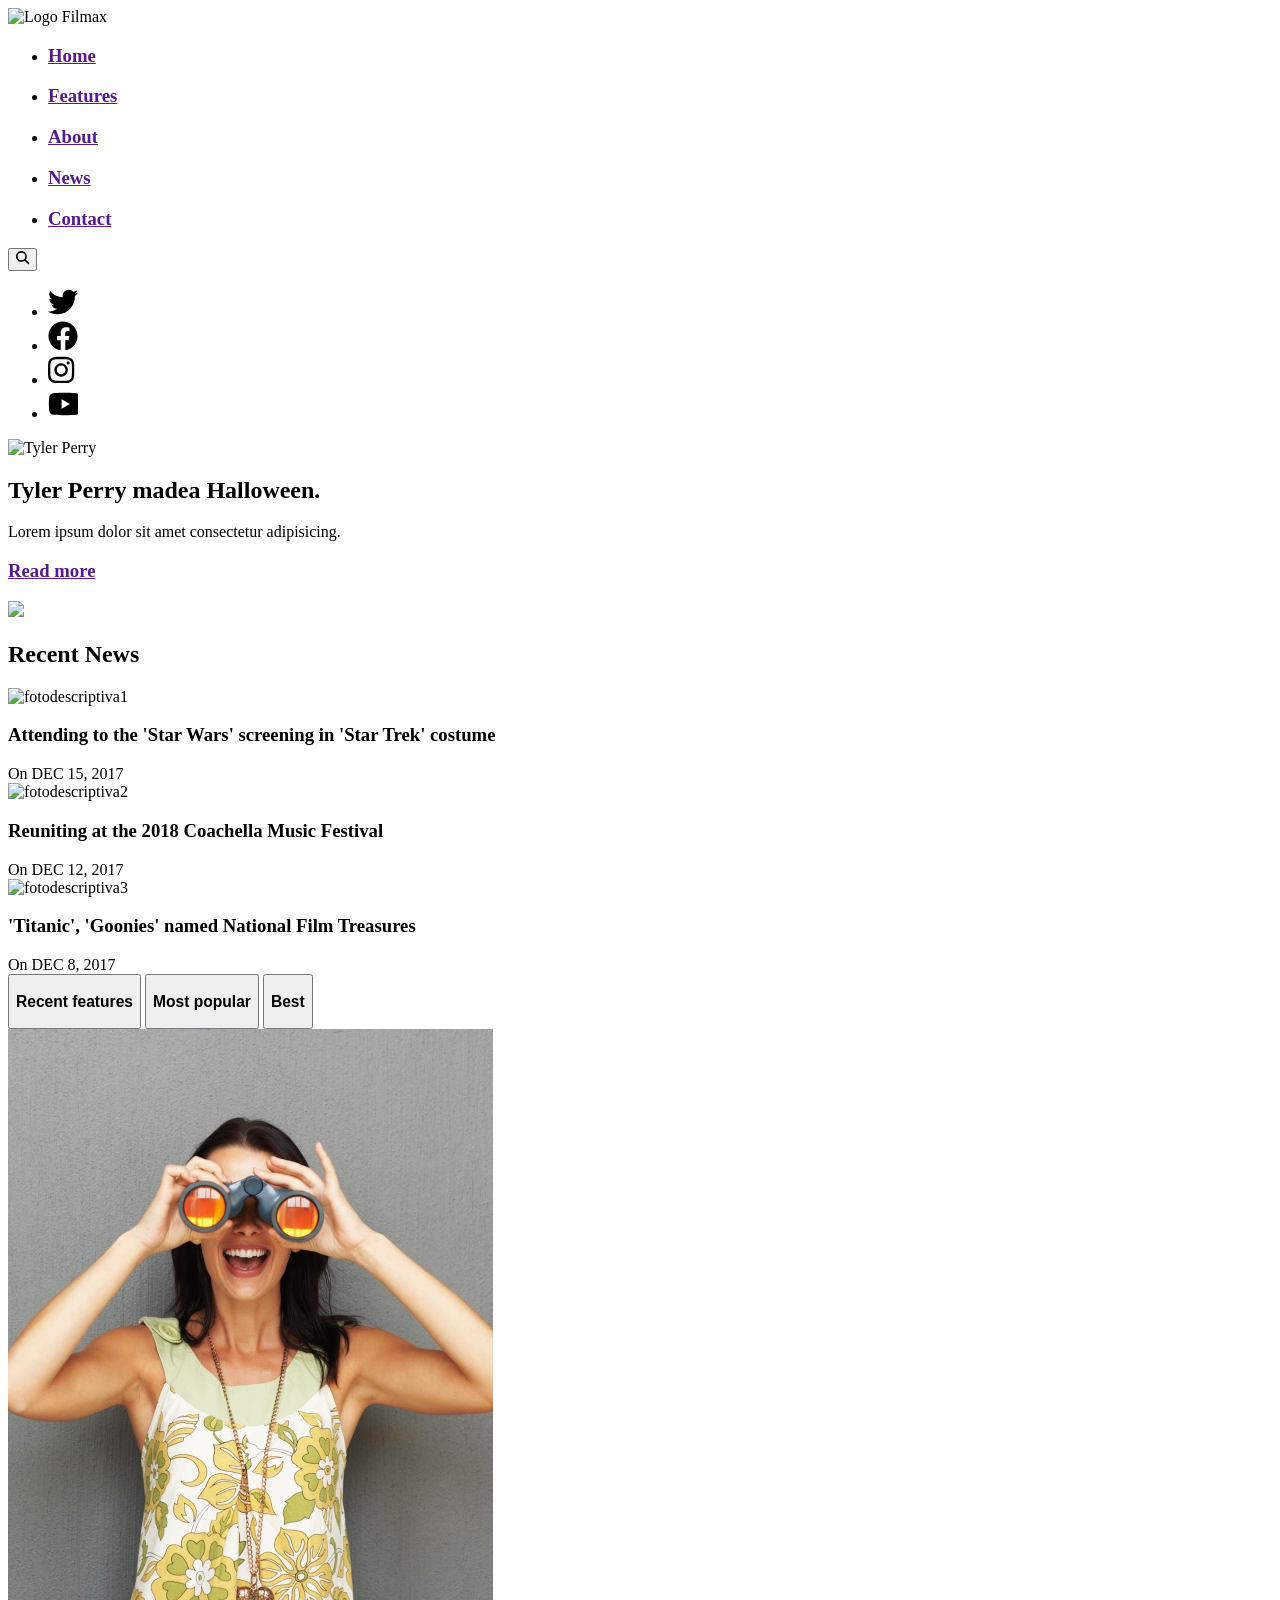
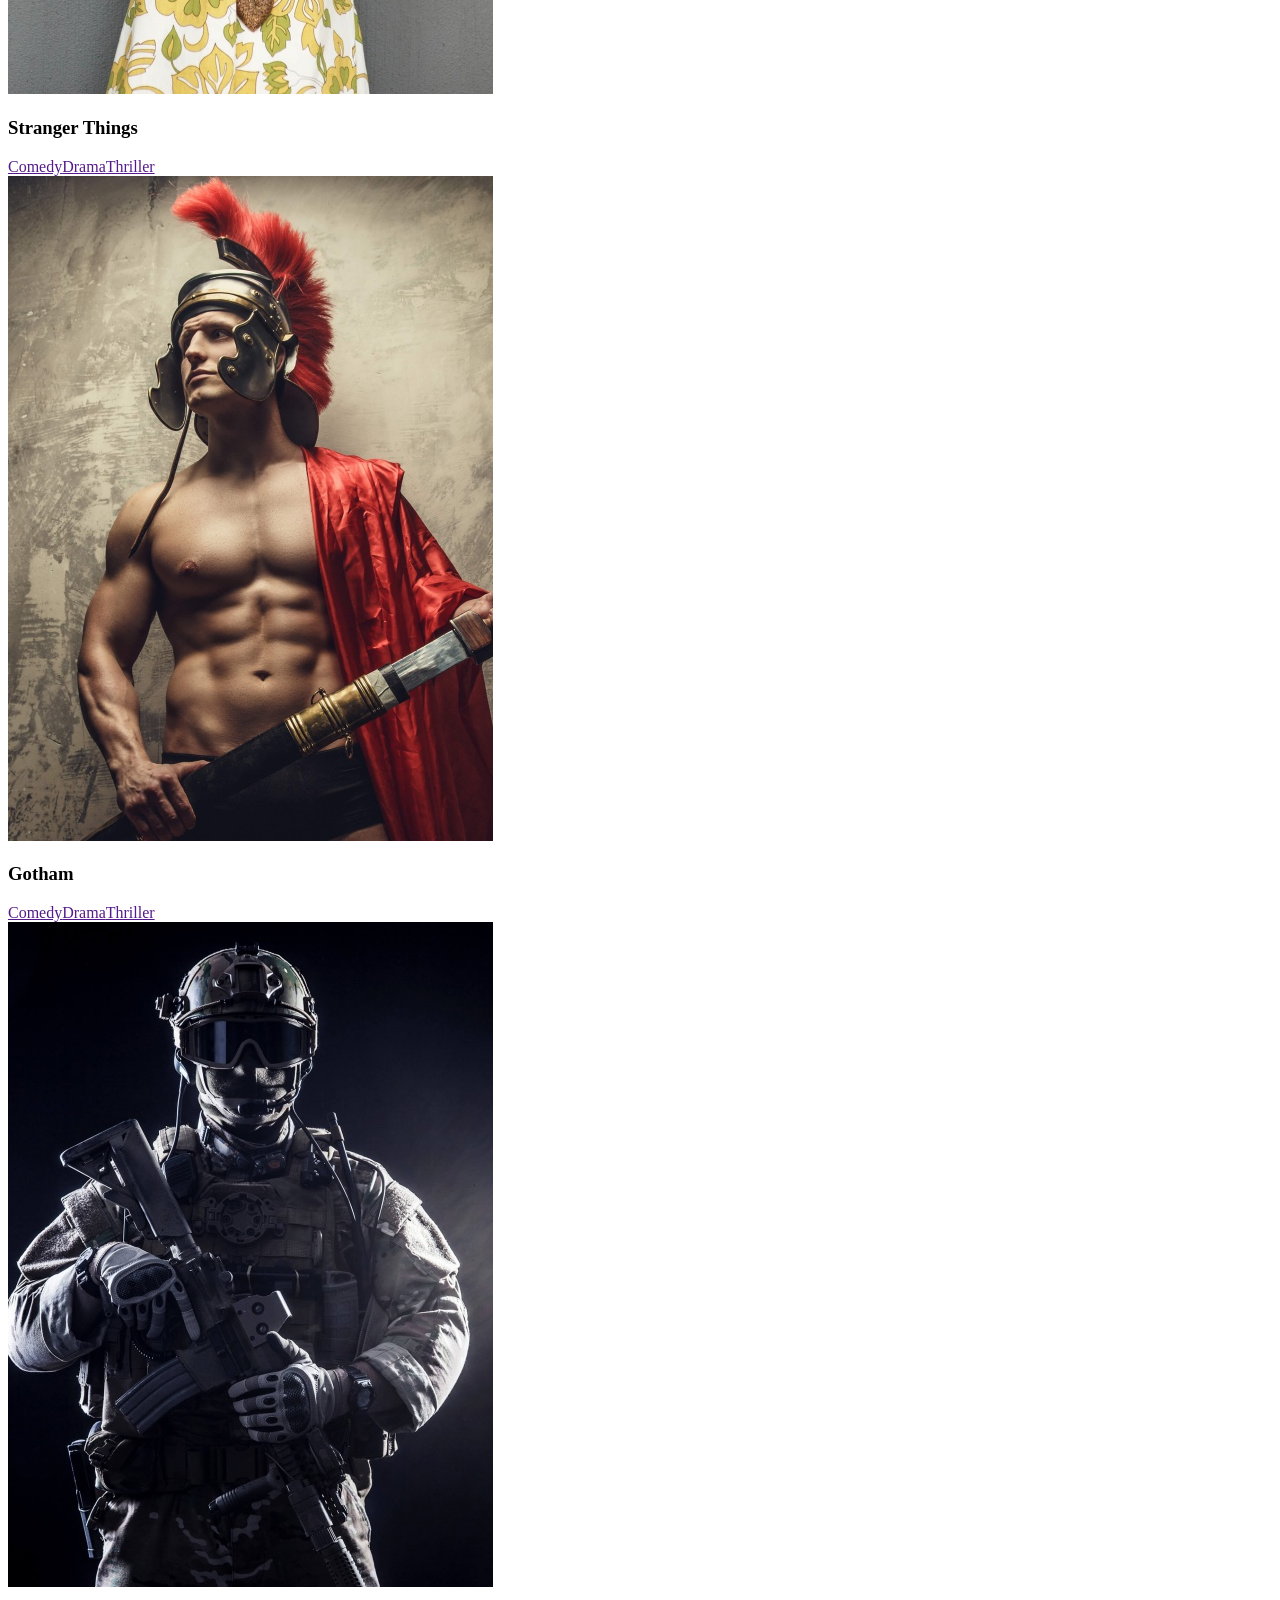
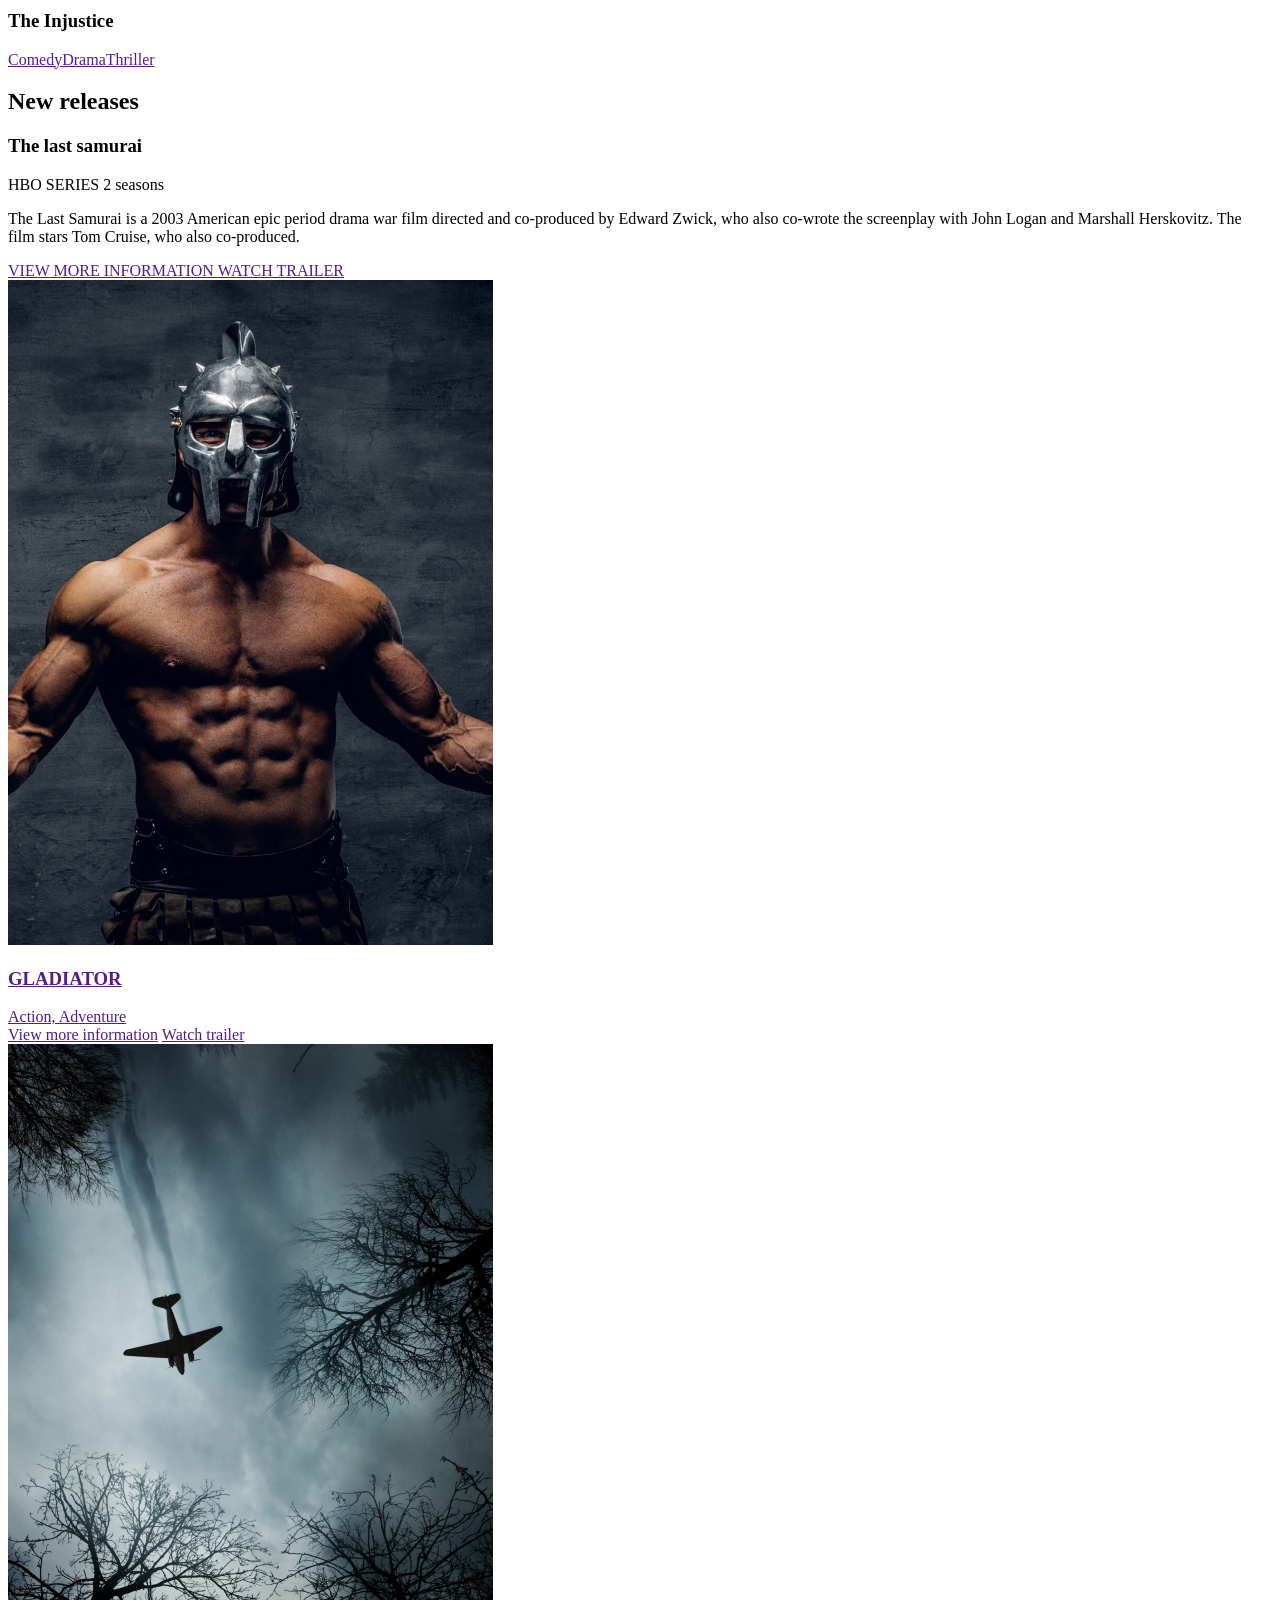
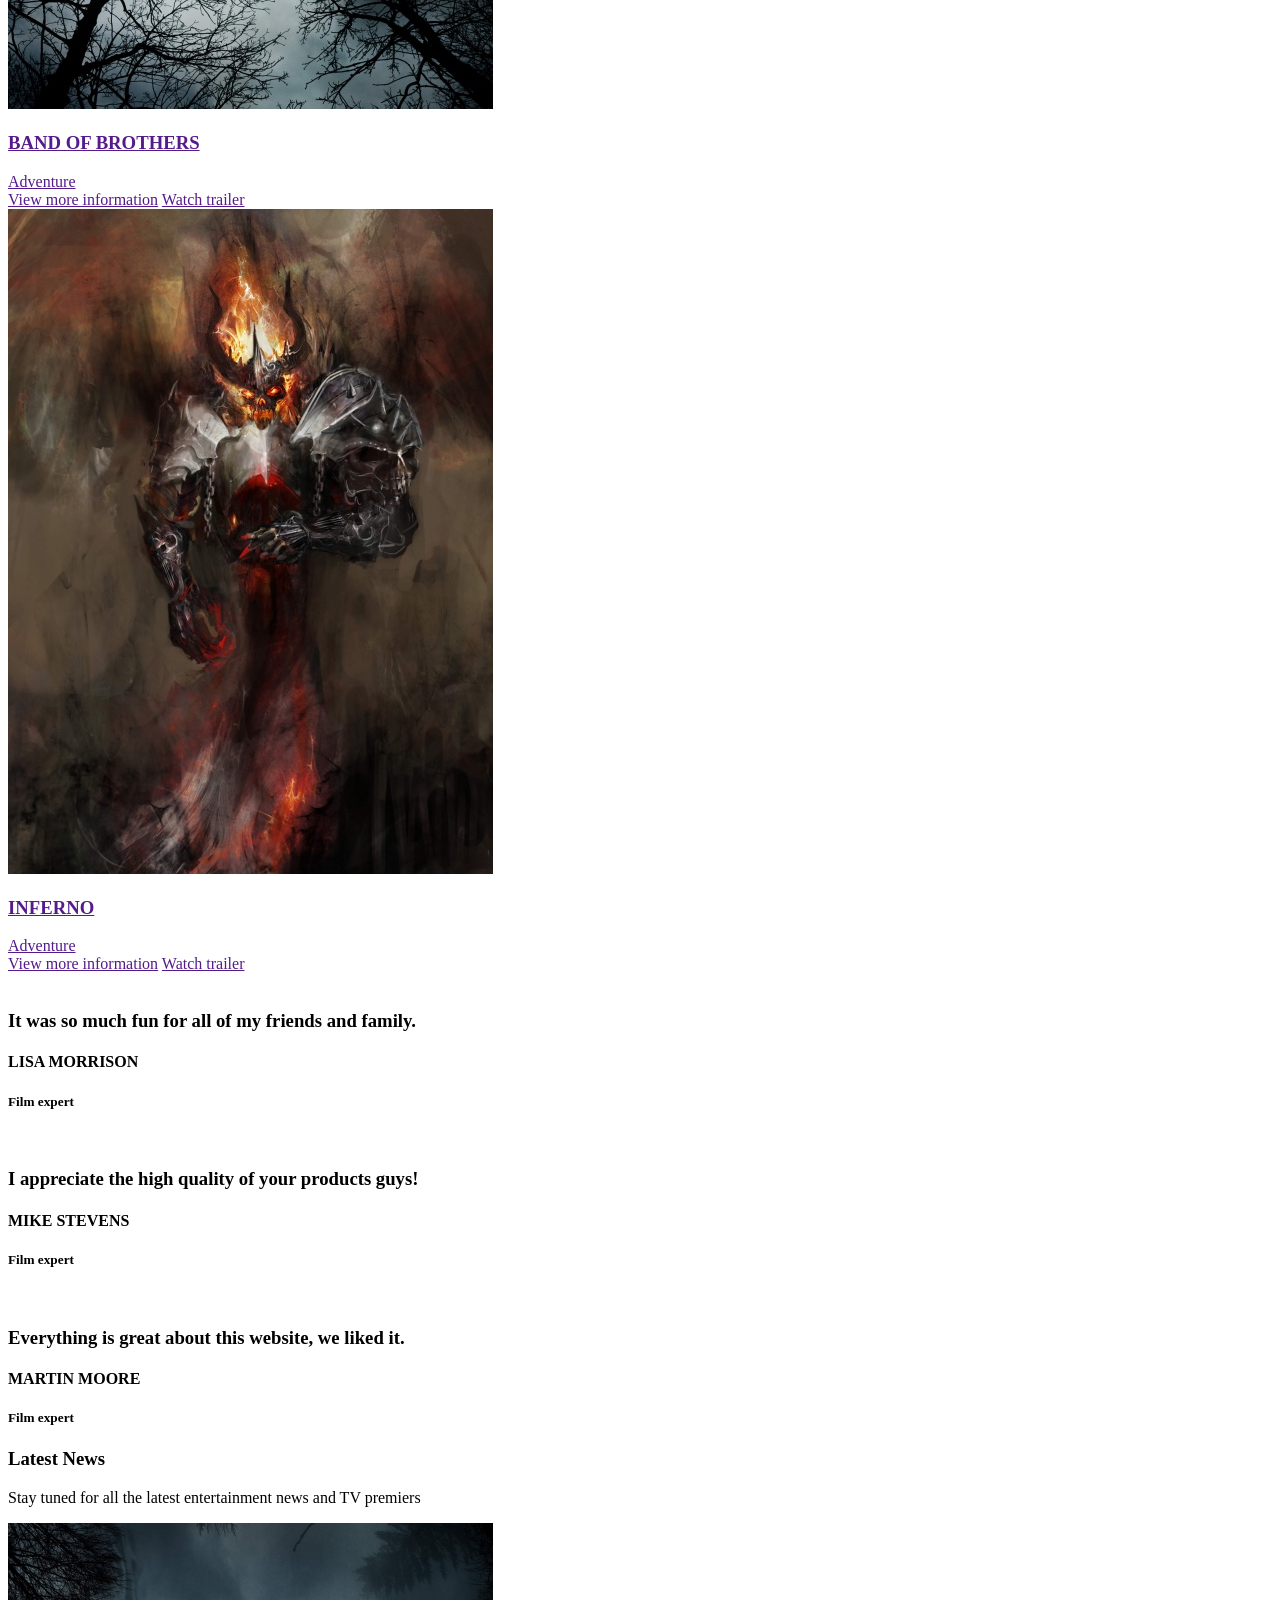
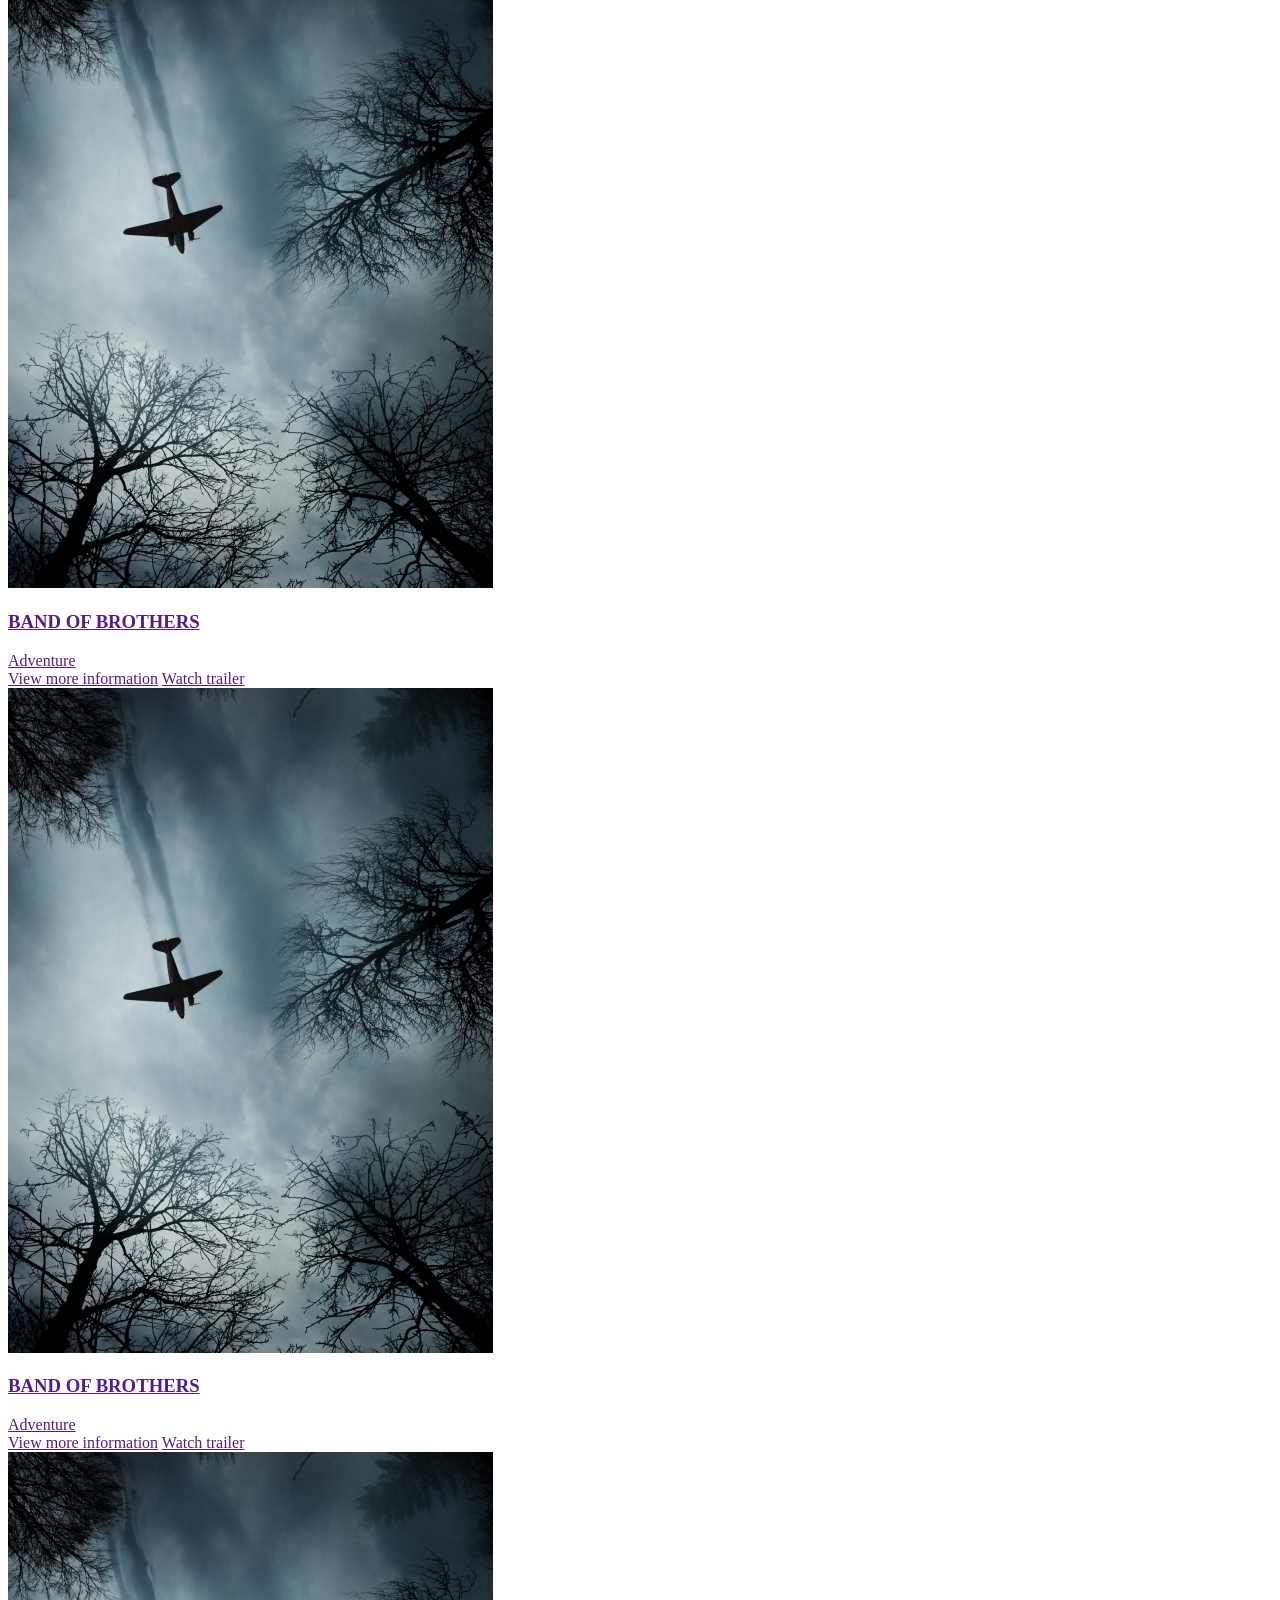
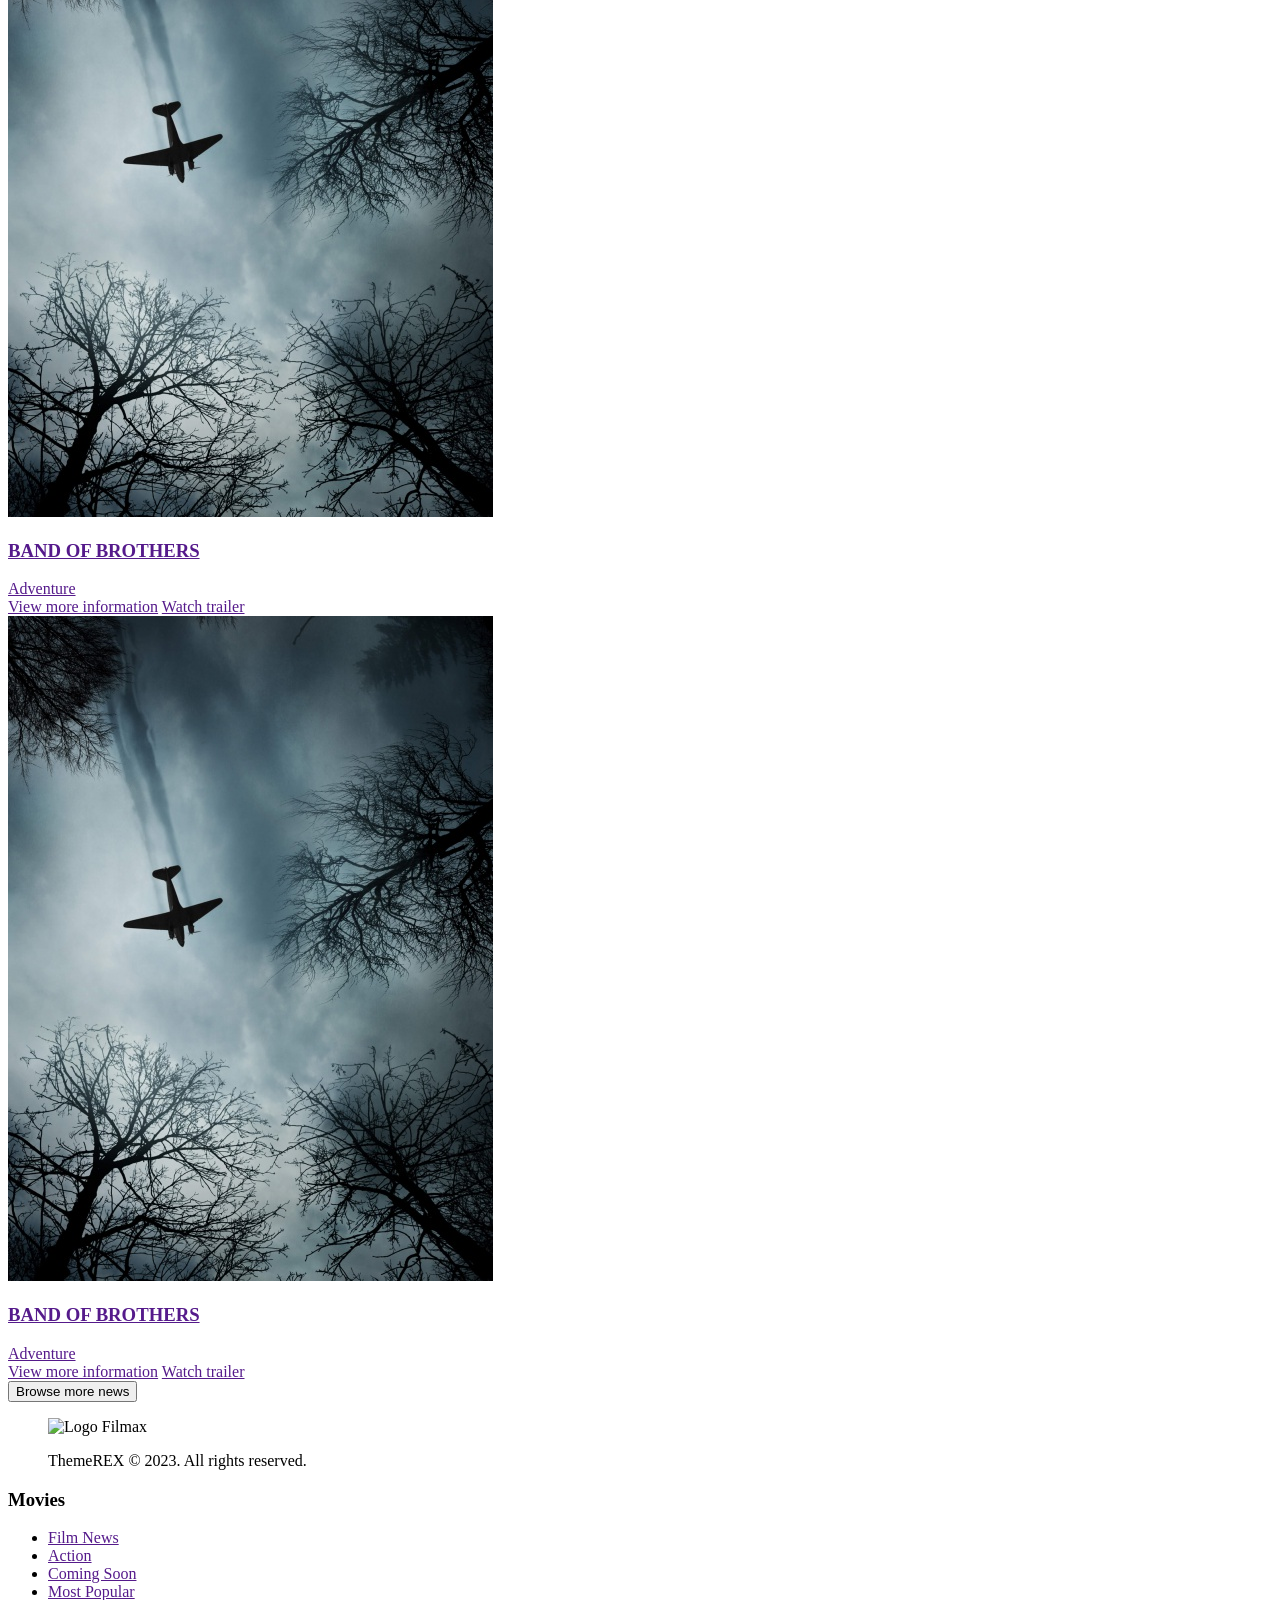
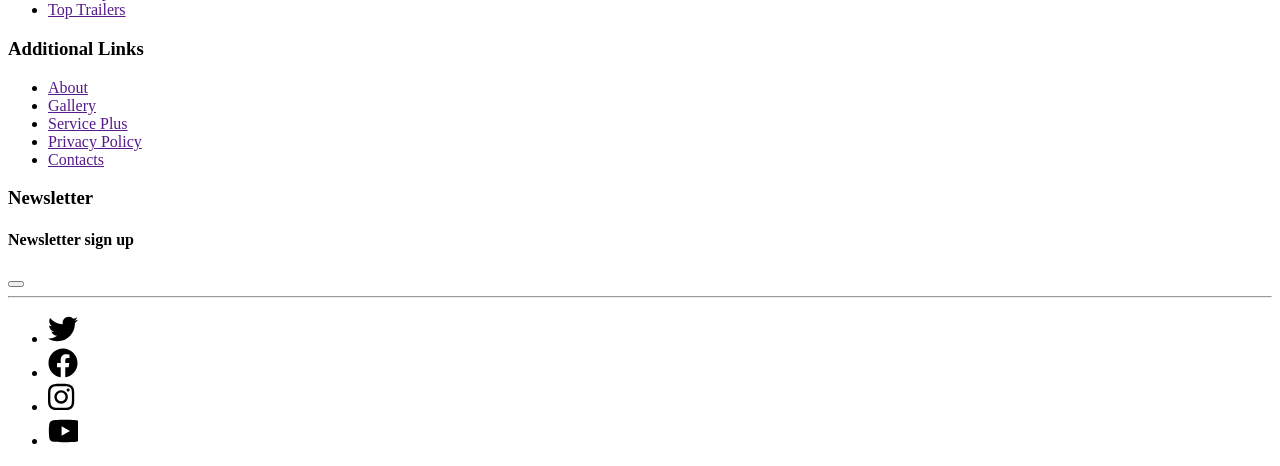
==== HTML/index.html @ cc21a7bf "clase 1 y 2  estructura html finalizada" ====
<!DOCTYPE html>
<html lang="es">
<head>
    <meta charset="UTF-8">
    <meta name="viewport" content="width=device-width, initial-scale=1.0">
    <title>FILMAX</title>
    <link rel="stylesheet" href="styles.css">
    
</head>
<body>
    <header>
            <img src="https://filmax.themerex.net/wp-content/uploads/2017/12/logo-1x.png" alt="Logo Filmax">
        <nav class="nav-layout-box">
            <ul>
                <li>
                    <a href="">
                        <h3>Home</h3>
                    </a>    
                </li>
                <li>
                    <a href="">
                        <h3>Features</h3>
                    </a>    
                </li>
                <li>
                    <a href="">
                        <h3>About</h3>
                    </a>    
                </li>
                <li>
                    <a href="">
                        <h3>News</h3>
                    </a>    
                </li>
                <li>
                    <a href="">
                        <h3>Contact</h3>
                    </a>    
                </li>
            </ul>
        </nav>
        
            <search>
                <button class="icon-outlined">
                    <svg xmlns="http://www.w3.org/2000/svg" height="1em" viewBox="0 0 512 512"><path d="M416 208c0 45.9-14.9 88.3-40 122.7L502.6 457.4c12.5 12.5 12.5 32.8 0 45.3s-32.8 12.5-45.3 0L330.7 376c-34.4 25.2-76.8 40-122.7 40C93.1 416 0 322.9 0 208S93.1 0 208 0S416 93.1 416 208zM208 352a144 144 0 1 0 0-288 144 144 0 1 0 0 288z"/></svg>    
                </button>
            </search>
            <span></span>
        
        <nav>
            <ul>
                <li>
                    <a href=""><svg xmlns="http://www.w3.org/2000/svg" width="30px" viewBox="0 0 512 512" ><path d="M459.37 151.716c.325 4.548.325 9.097.325 13.645 0 138.72-105.583 298.558-298.558 298.558-59.452 0-114.68-17.219-161.137-47.106 8.447.974 16.568 1.299 25.34 1.299 49.055 0 94.213-16.568 130.274-44.832-46.132-.975-84.792-31.188-98.112-72.772 6.498.974 12.995 1.624 19.818 1.624 9.421 0 18.843-1.3 27.614-3.573-48.081-9.747-84.143-51.98-84.143-102.985v-1.299c13.969 7.797 30.214 12.67 47.431 13.319-28.264-18.843-46.781-51.005-46.781-87.391 0-19.492 5.197-37.36 14.294-52.954 51.655 63.675 129.3 105.258 216.365 109.807-1.624-7.797-2.599-15.918-2.599-24.04 0-57.828 46.782-104.934 104.934-104.934 30.213 0 57.502 12.67 76.67 33.137 23.715-4.548 46.456-13.32 66.599-25.34-7.798 24.366-24.366 44.833-46.132 57.827 21.117-2.273 41.584-8.122 60.426-16.243-14.292 20.791-32.161 39.308-52.628 54.253z"/></svg></a>
                </li>
                <li>
                    <a href=""><svg xmlns="http://www.w3.org/2000/svg" width="30px" viewBox="0 0 512 512" ><path d="M504 256C504 119 393 8 256 8S8 119 8 256c0 123.78 90.69 226.38 209.25 245V327.69h-63V256h63v-54.64c0-62.15 37-96.48 93.67-96.48 27.14 0 55.52 4.84 55.52 4.84v61h-31.28c-30.8 0-40.41 19.12-40.41 38.73V256h68.78l-11 71.69h-57.78V501C413.31 482.38 504 379.78 504 256z"/></svg></a>
                </li>
                <li>
                    <a href=""><svg xmlns="http://www.w3.org/2000/svg" width="30px" viewBox="0 0 512 512" ><path d="M224.1 141c-63.6 0-114.9 51.3-114.9 114.9s51.3 114.9 114.9 114.9S339 319.5 339 255.9 287.7 141 224.1 141zm0 189.6c-41.1 0-74.7-33.5-74.7-74.7s33.5-74.7 74.7-74.7 74.7 33.5 74.7 74.7-33.6 74.7-74.7 74.7zm146.4-194.3c0 14.9-12 26.8-26.8 26.8-14.9 0-26.8-12-26.8-26.8s12-26.8 26.8-26.8 26.8 12 26.8 26.8zm76.1 27.2c-1.7-35.9-9.9-67.7-36.2-93.9-26.2-26.2-58-34.4-93.9-36.2-37-2.1-147.9-2.1-184.9 0-35.8 1.7-67.6 9.9-93.9 36.1s-34.4 58-36.2 93.9c-2.1 37-2.1 147.9 0 184.9 1.7 35.9 9.9 67.7 36.2 93.9s58 34.4 93.9 36.2c37 2.1 147.9 2.1 184.9 0 35.9-1.7 67.7-9.9 93.9-36.2 26.2-26.2 34.4-58 36.2-93.9 2.1-37 2.1-147.8 0-184.8zM398.8 388c-7.8 19.6-22.9 34.7-42.6 42.6-29.5 11.7-99.5 9-132.1 9s-102.7 2.6-132.1-9c-19.6-7.8-34.7-22.9-42.6-42.6-11.7-29.5-9-99.5-9-132.1s-2.6-102.7 9-132.1c7.8-19.6 22.9-34.7 42.6-42.6 29.5-11.7 99.5-9 132.1-9s102.7-2.6 132.1 9c19.6 7.8 34.7 22.9 42.6 42.6 11.7 29.5 9 99.5 9 132.1s2.7 102.7-9 132.1z"/></svg></a>
                </li>
                <li>
                    <a href=""><svg xmlns="http://www.w3.org/2000/svg" width="30px" viewBox="0 0 512 512" ><path d="M549.655 124.083c-6.281-23.65-24.787-42.276-48.284-48.597C458.781 64 288 64 288 64S117.22 64 74.629 75.486c-23.497 6.322-42.003 24.947-48.284 48.597-11.412 42.867-11.412 132.305-11.412 132.305s0 89.438 11.412 132.305c6.281 23.65 24.787 41.5 48.284 47.821C117.22 448 288 448 288 448s170.78 0 213.371-11.486c23.497-6.321 42.003-24.171 48.284-47.821 11.412-42.867 11.412-132.305 11.412-132.305s0-89.438-11.412-132.305zm-317.51 213.508V175.185l142.739 81.205-142.739 81.201z"/></svg></a>    
                </li>
        </nav>
    </header>
    <main>
        <section class="news">
            <article>
                <img src="https://filmax.themerex.net/wp-content/uploads/2018/01/top-promo.jpg" alt="Tyler Perry">
                <div>
                    <h2 class="new's-title">
                    Tyler Perry madea Halloween.
                    </h2>
                    <p>Lorem ipsum dolor sit amet consectetur adipisicing.</p>
                    <a href=""><h3>Read more</h3></a>
                    <img src="flecha.png">
                </div>
                <aside>
                        <h2>Recent News</h2>
                        <article>
                            <img src="https://filmax.themerex.net/wp-content/uploads/2017/12/post-6-copyright-97x81.jpg" alt="fotodescriptiva1">
                            <h3>Attending to the 'Star Wars' screening in 'Star Trek' costume</h3>
                            <date>On DEC 15, 2017</date>
                        </article>
                        <article>
                            <img src="https://filmax.themerex.net/wp-content/uploads/2017/12/post-5-copyright-97x81.jpg" alt="fotodescriptiva2">
                            <h3>Reuniting at the 2018 Coachella Music Festival</h3>
                            <date>On DEC 12, 2017</date>
                        </article>
                        <article>
                            <img src="https://filmax.themerex.net/wp-content/uploads/2017/12/post-6-copyright-97x81.jpg" alt="fotodescriptiva3">
                            <h3>'Titanic', 'Goonies' named National Film Treasures</h3>
                            <date>On DEC 8, 2017</date>
                        </article>    
                    
                </aside>
            </article>
        </section>
        <section>
            <nav>
                <button><h3>Recent features</h3></button>
                <button><h3>Most popular</h3></button>
                <button><h3>Best</h3></button>        
            </nav>            
            <article>
                <article>
                    <img href="#" src="imagenes/img1.png" alt="">
                    <h3>Stranger Things</h3>
                    <div>
                        <a href="">Comedy</a><a href="">Drama</a><a href="">Thriller</a>    
                    </div>
                </article>
                <article>
                    <img href="#" src="imagenes/img2.png" alt="">
                    <h3>Gotham</h3>
                    <div>
                        <a href="">Comedy</a><a href="">Drama</a><a href="">Thriller</a>    
                    </div>   
                </article>
                <article>
                    <img href="#" src="imagenes/img3.png" alt="">
                    <h3>The Injustice</h3>
                    <div>
                        <a href="">Comedy</a><a href="">Drama</a><a href="">Thriller</a>    
                    </div>
                </article>
            </article>
        </section>
        <section>
            <h2>New releases</h2>
            <h3>The last samurai</h3>
            <span>HBO SERIES  </span><span> 2 seasons </span>
            <p>The Last Samurai is a 2003 American epic period drama war film directed and co-produced by Edward Zwick, who also co-wrote the screenplay with John Logan and Marshall Herskovitz. The film stars Tom Cruise, who also co-produced.
            </p>
            <a href="">VIEW MORE INFORMATION  </a><a href="">WATCH TRAILER</a>
        </section>
        <section>
            <article>
                <img href="#" src="imagenes/img4.png" alt="">
                <h3><a href=>GLADIATOR</a></h3>
                <span>
                    <a href="">Action, Adventure</a>    
                </span>
                <div>
                    <a href="">View more information</a>
                    <a href="">Watch trailer</a>
                </div>
            </article>
            <article>
                <img href="#" src="imagenes/img5.png" alt="">
                <h3><a href=>BAND OF BROTHERS</a></h3>
                <span>
                    <a href="">Adventure</a>    
                </span>
                <div>
                    <a href="">View more information</a>
                    <a href="">Watch trailer</a>
                </div>   
            </article>
            <article>
                <img href="#" src="imagenes/img6.png" alt="">
                <h3><a href=>INFERNO</a></h3>
                <span>
                    <a href="">Adventure</a>    
                </span>
                <div>
                    <a href="">View more information</a>
                    <a href="">Watch trailer</a>
                </div>
            </article> 
        </section>
        <section class="opinions">
            <article>
                    <img src="">
                    <h3>It was so much fun for all of my friends and family.</h3>
                    <h4>LISA MORRISON</h4>
                    <h5>Film expert</h5>

            </article>
            <article>
                    <img src="">
                    <h3>I appreciate the high quality of your products guys!</h3>
                    <h4>MIKE STEVENS</h4>
                    <h5>Film expert</h5>
            </article>
            <article>
                    <img src="">
                    <h3>Everything is great about this website, we liked it.</h3>
                    <h4>MARTIN MOORE</h4>
                    <h5>Film expert</h5>
            </article>
        </section>
        <section class="latest-news">
            <h3>Latest News</h3>
            <p>Stay tuned for all the latest entertainment news and TV premiers</p>
            <article>
                <img href="#" src="imagenes/img5.png" alt="">
                <h3><a href=>BAND OF BROTHERS</a></h3>
                <span>
                    <a href="">Adventure</a>    
                </span>
                <div>
                    <a href="">View more information</a>
                    <a href="">Watch trailer</a>
                </div>   
            </article>
            <article>
                <img href="#" src="imagenes/img5.png" alt="">
                <h3><a href=>BAND OF BROTHERS</a></h3>
                <span>
                    <a href="">Adventure</a>    
                </span>
                <div>
                    <a href="">View more information</a>
                    <a href="">Watch trailer</a>
                </div>   
            </article>
            <article>
                <img href="#" src="imagenes/img5.png" alt="">
                <h3><a href=>BAND OF BROTHERS</a></h3>
                <span>
                    <a href="">Adventure</a>    
                </span>
                <div>
                    <a href="">View more information</a>
                    <a href="">Watch trailer</a>
                </div>   
            </article>
            <article>
                <img href="#" src="imagenes/img5.png" alt="">
                <h3><a href=>BAND OF BROTHERS</a></h3>
                <span>
                    <a href="">Adventure</a>    
                </span>
                <div>
                    <a href="">View more information</a>
                    <a href="">Watch trailer</a>
                </div>   
            </article>
            <button>Browse more news</button>
        </section>
    </main>
    <footer>
        <figure>
            <img src="https://filmax.themerex.net/wp-content/uploads/2017/12/logo-1x.png" alt="Logo Filmax">
            <figcaption>
                <p>ThemeREX © 2023. All rights reserved.
                </p>
            </figcaption>    
        </figure>    
        
        <nav>
            <h3>Movies</h3>
            <ul>
                <li><a href="">Film News</a></li>
                <li><a href="">Action</a></li>
                <li><a href="">Coming Soon</a></li>
                <li><a href="">Most Popular</a></li>
                <li><a href="">Top Trailers</a></li>
            </ul>
        </nav>
            
        <nav>
            <h3>Additional Links</h3>
            <ul>
                <li><a href="">About</a></li>
                <li><a href="">Gallery</a></li>
                <li><a href="">Service Plus</a></li>
                <li><a href="">Privacy Policy</a></li>
                <li><a href="">Contacts</a></li>
            </ul>
        </nav>
        <nav>
            <h3>Newsletter</h3>
            <h4>Newsletter sign up</h4>
            <button type="submit"></button>
            <hr>
        </nav>
        <nav>
            <ul>
                <li>
                    <a href=""><svg xmlns="http://www.w3.org/2000/svg" width="30px" viewBox="0 0 512 512" ><path d="M459.37 151.716c.325 4.548.325 9.097.325 13.645 0 138.72-105.583 298.558-298.558 298.558-59.452 0-114.68-17.219-161.137-47.106 8.447.974 16.568 1.299 25.34 1.299 49.055 0 94.213-16.568 130.274-44.832-46.132-.975-84.792-31.188-98.112-72.772 6.498.974 12.995 1.624 19.818 1.624 9.421 0 18.843-1.3 27.614-3.573-48.081-9.747-84.143-51.98-84.143-102.985v-1.299c13.969 7.797 30.214 12.67 47.431 13.319-28.264-18.843-46.781-51.005-46.781-87.391 0-19.492 5.197-37.36 14.294-52.954 51.655 63.675 129.3 105.258 216.365 109.807-1.624-7.797-2.599-15.918-2.599-24.04 0-57.828 46.782-104.934 104.934-104.934 30.213 0 57.502 12.67 76.67 33.137 23.715-4.548 46.456-13.32 66.599-25.34-7.798 24.366-24.366 44.833-46.132 57.827 21.117-2.273 41.584-8.122 60.426-16.243-14.292 20.791-32.161 39.308-52.628 54.253z"/></svg></a>
                </li>
                <li>
                    <a href=""><svg xmlns="http://www.w3.org/2000/svg" width="30px" viewBox="0 0 512 512" ><path d="M504 256C504 119 393 8 256 8S8 119 8 256c0 123.78 90.69 226.38 209.25 245V327.69h-63V256h63v-54.64c0-62.15 37-96.48 93.67-96.48 27.14 0 55.52 4.84 55.52 4.84v61h-31.28c-30.8 0-40.41 19.12-40.41 38.73V256h68.78l-11 71.69h-57.78V501C413.31 482.38 504 379.78 504 256z"/></svg></a>
                </li>
                <li>
                    <a href=""><svg xmlns="http://www.w3.org/2000/svg" width="30px" viewBox="0 0 512 512" ><path d="M224.1 141c-63.6 0-114.9 51.3-114.9 114.9s51.3 114.9 114.9 114.9S339 319.5 339 255.9 287.7 141 224.1 141zm0 189.6c-41.1 0-74.7-33.5-74.7-74.7s33.5-74.7 74.7-74.7 74.7 33.5 74.7 74.7-33.6 74.7-74.7 74.7zm146.4-194.3c0 14.9-12 26.8-26.8 26.8-14.9 0-26.8-12-26.8-26.8s12-26.8 26.8-26.8 26.8 12 26.8 26.8zm76.1 27.2c-1.7-35.9-9.9-67.7-36.2-93.9-26.2-26.2-58-34.4-93.9-36.2-37-2.1-147.9-2.1-184.9 0-35.8 1.7-67.6 9.9-93.9 36.1s-34.4 58-36.2 93.9c-2.1 37-2.1 147.9 0 184.9 1.7 35.9 9.9 67.7 36.2 93.9s58 34.4 93.9 36.2c37 2.1 147.9 2.1 184.9 0 35.9-1.7 67.7-9.9 93.9-36.2 26.2-26.2 34.4-58 36.2-93.9 2.1-37 2.1-147.8 0-184.8zM398.8 388c-7.8 19.6-22.9 34.7-42.6 42.6-29.5 11.7-99.5 9-132.1 9s-102.7 2.6-132.1-9c-19.6-7.8-34.7-22.9-42.6-42.6-11.7-29.5-9-99.5-9-132.1s-2.6-102.7 9-132.1c7.8-19.6 22.9-34.7 42.6-42.6 29.5-11.7 99.5-9 132.1-9s102.7-2.6 132.1 9c19.6 7.8 34.7 22.9 42.6 42.6 11.7 29.5 9 99.5 9 132.1s2.7 102.7-9 132.1z"/></svg></a>
                </li>
                <li>
                    <a href=""><svg xmlns="http://www.w3.org/2000/svg" width="30px" viewBox="0 0 512 512" ><path d="M549.655 124.083c-6.281-23.65-24.787-42.276-48.284-48.597C458.781 64 288 64 288 64S117.22 64 74.629 75.486c-23.497 6.322-42.003 24.947-48.284 48.597-11.412 42.867-11.412 132.305-11.412 132.305s0 89.438 11.412 132.305c6.281 23.65 24.787 41.5 48.284 47.821C117.22 448 288 448 288 448s170.78 0 213.371-11.486c23.497-6.321 42.003-24.171 48.284-47.821 11.412-42.867 11.412-132.305 11.412-132.305s0-89.438-11.412-132.305zm-317.51 213.508V175.185l142.739 81.205-142.739 81.201z"/></svg></a>    
                </li>
        </nav>
          
    </footer>
</body>
</html>
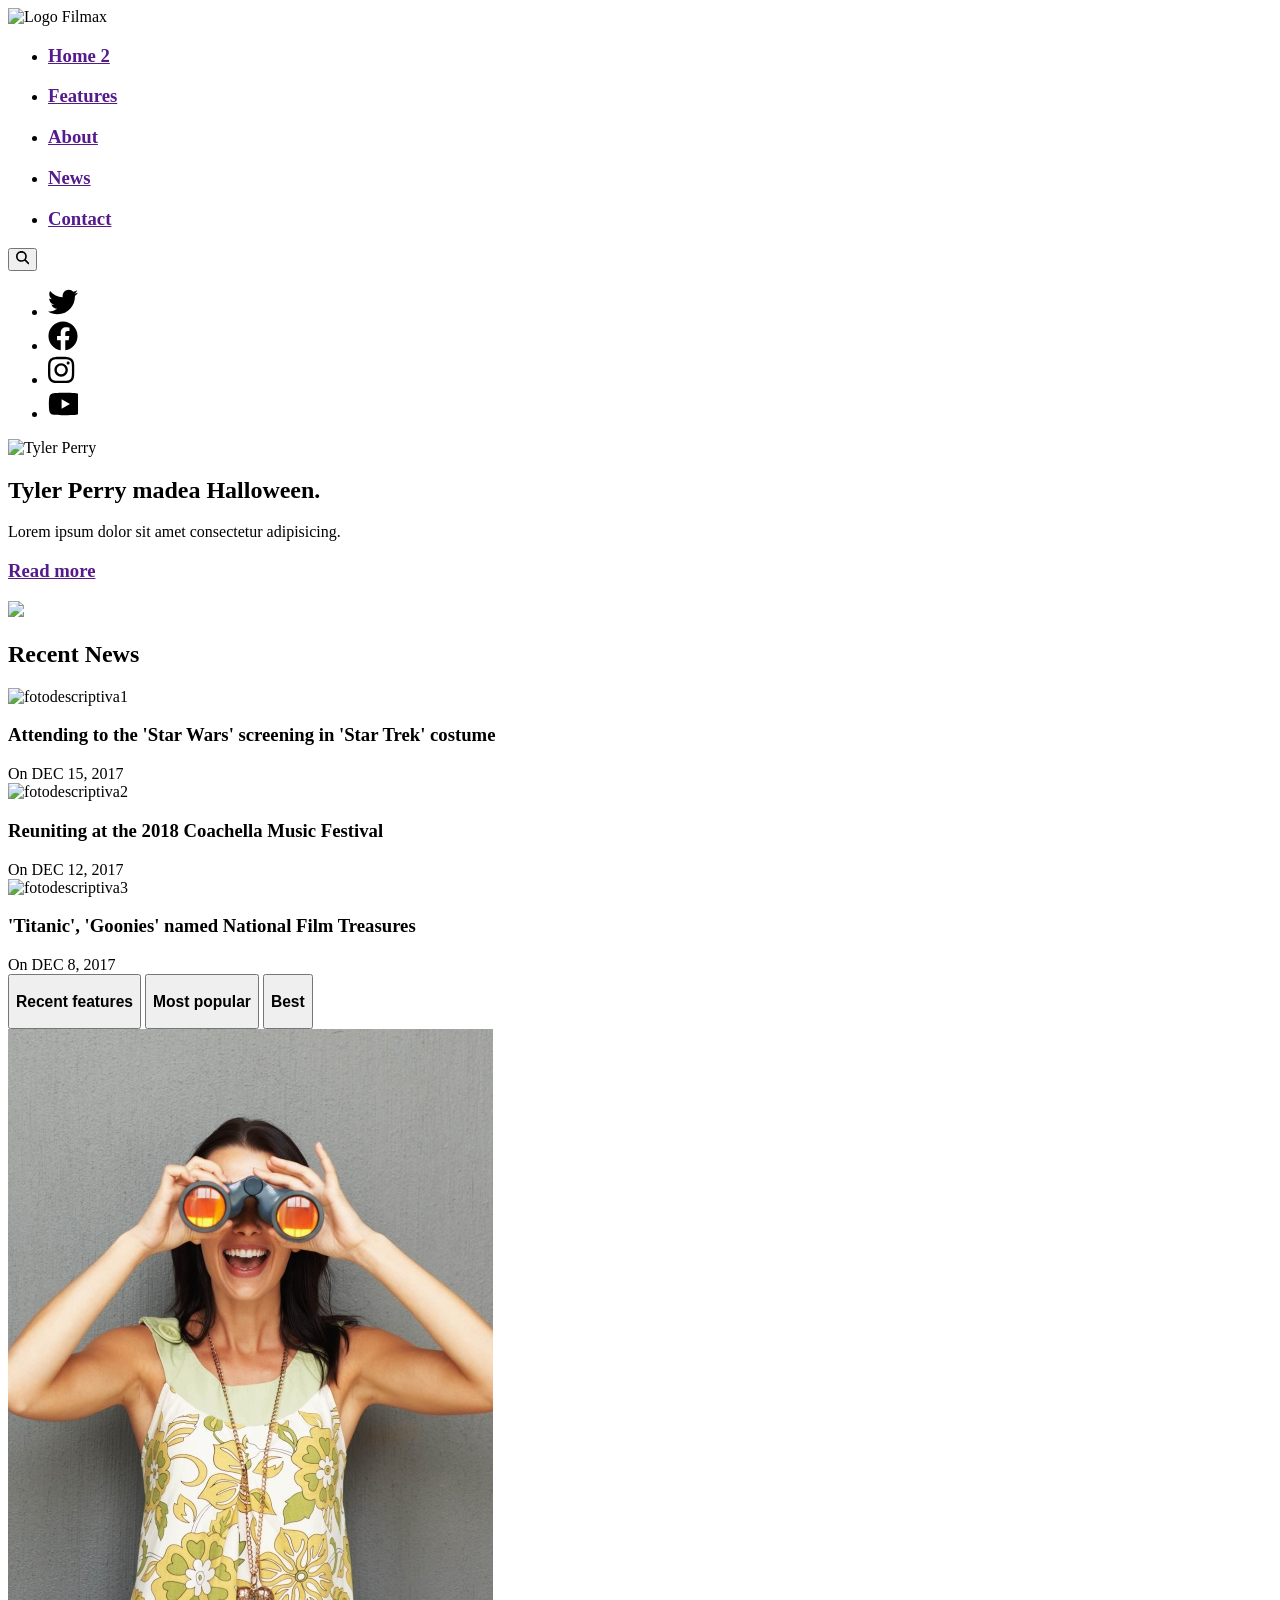
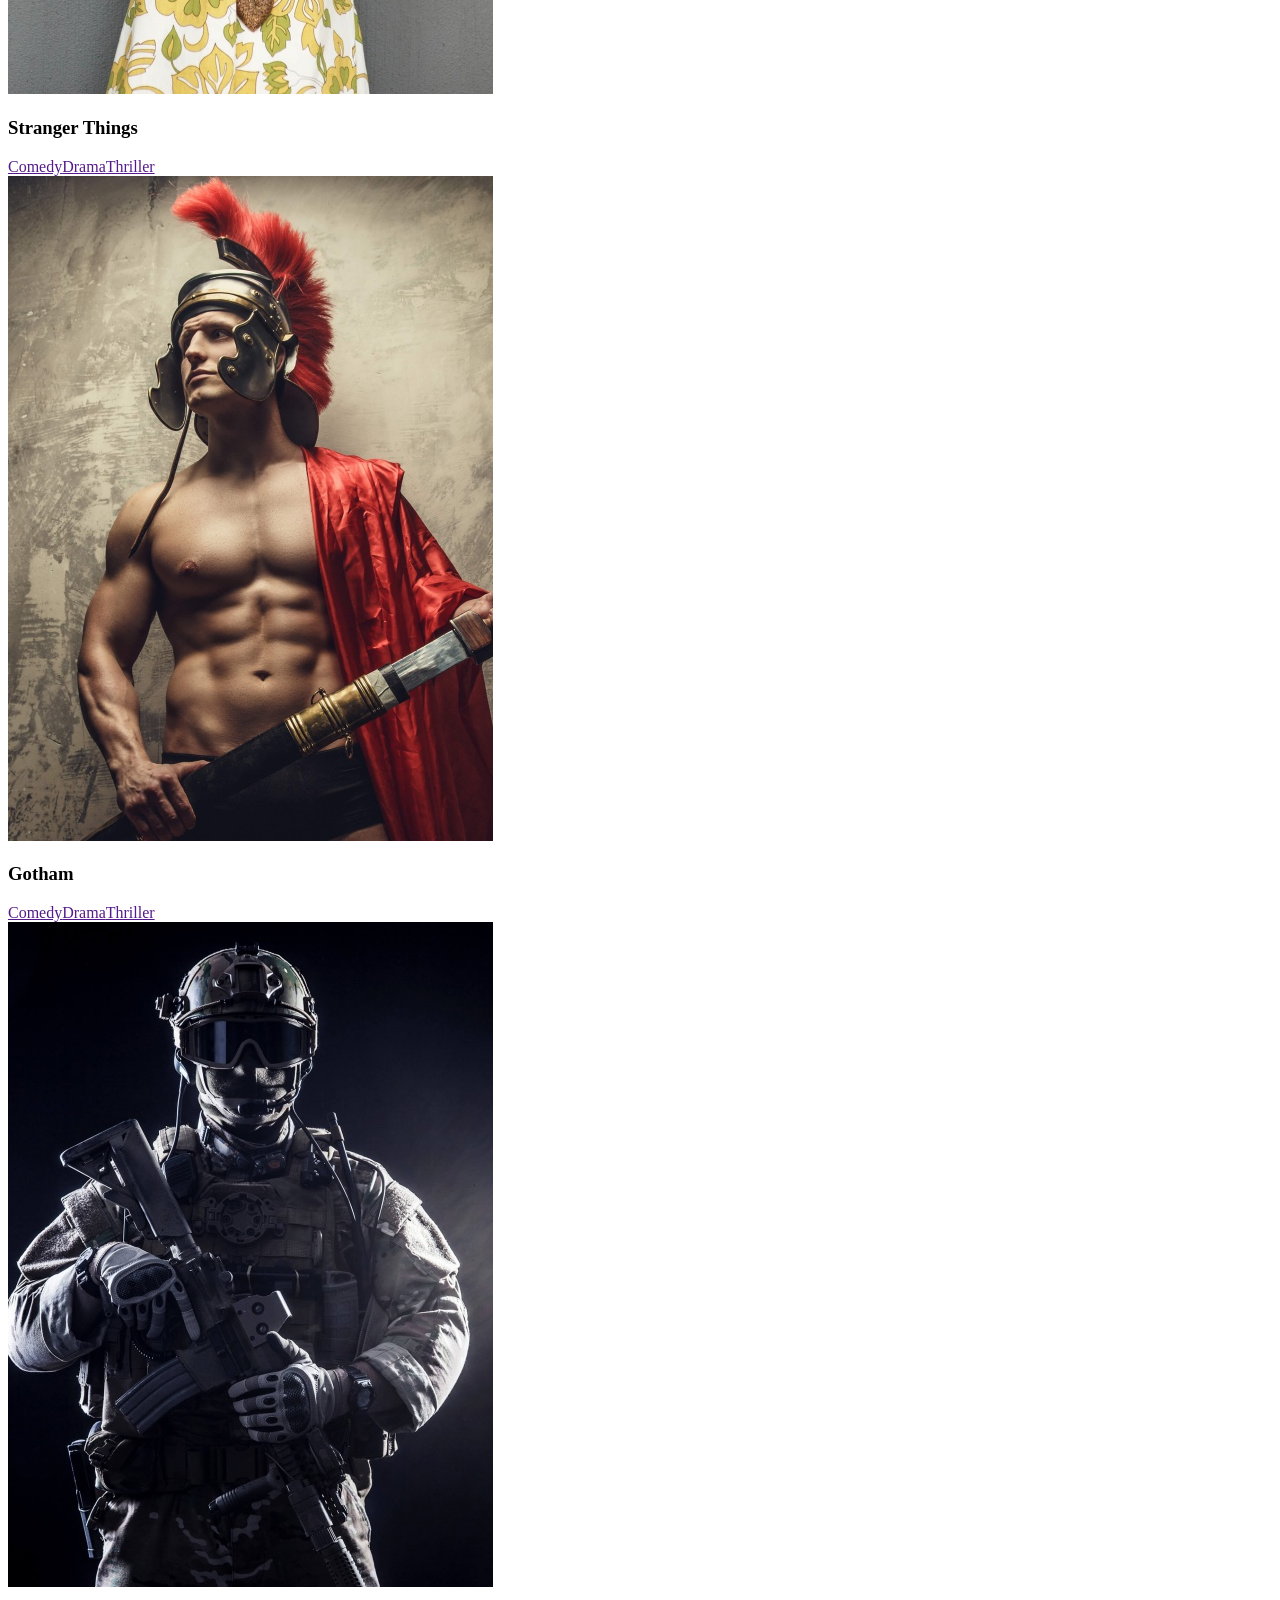
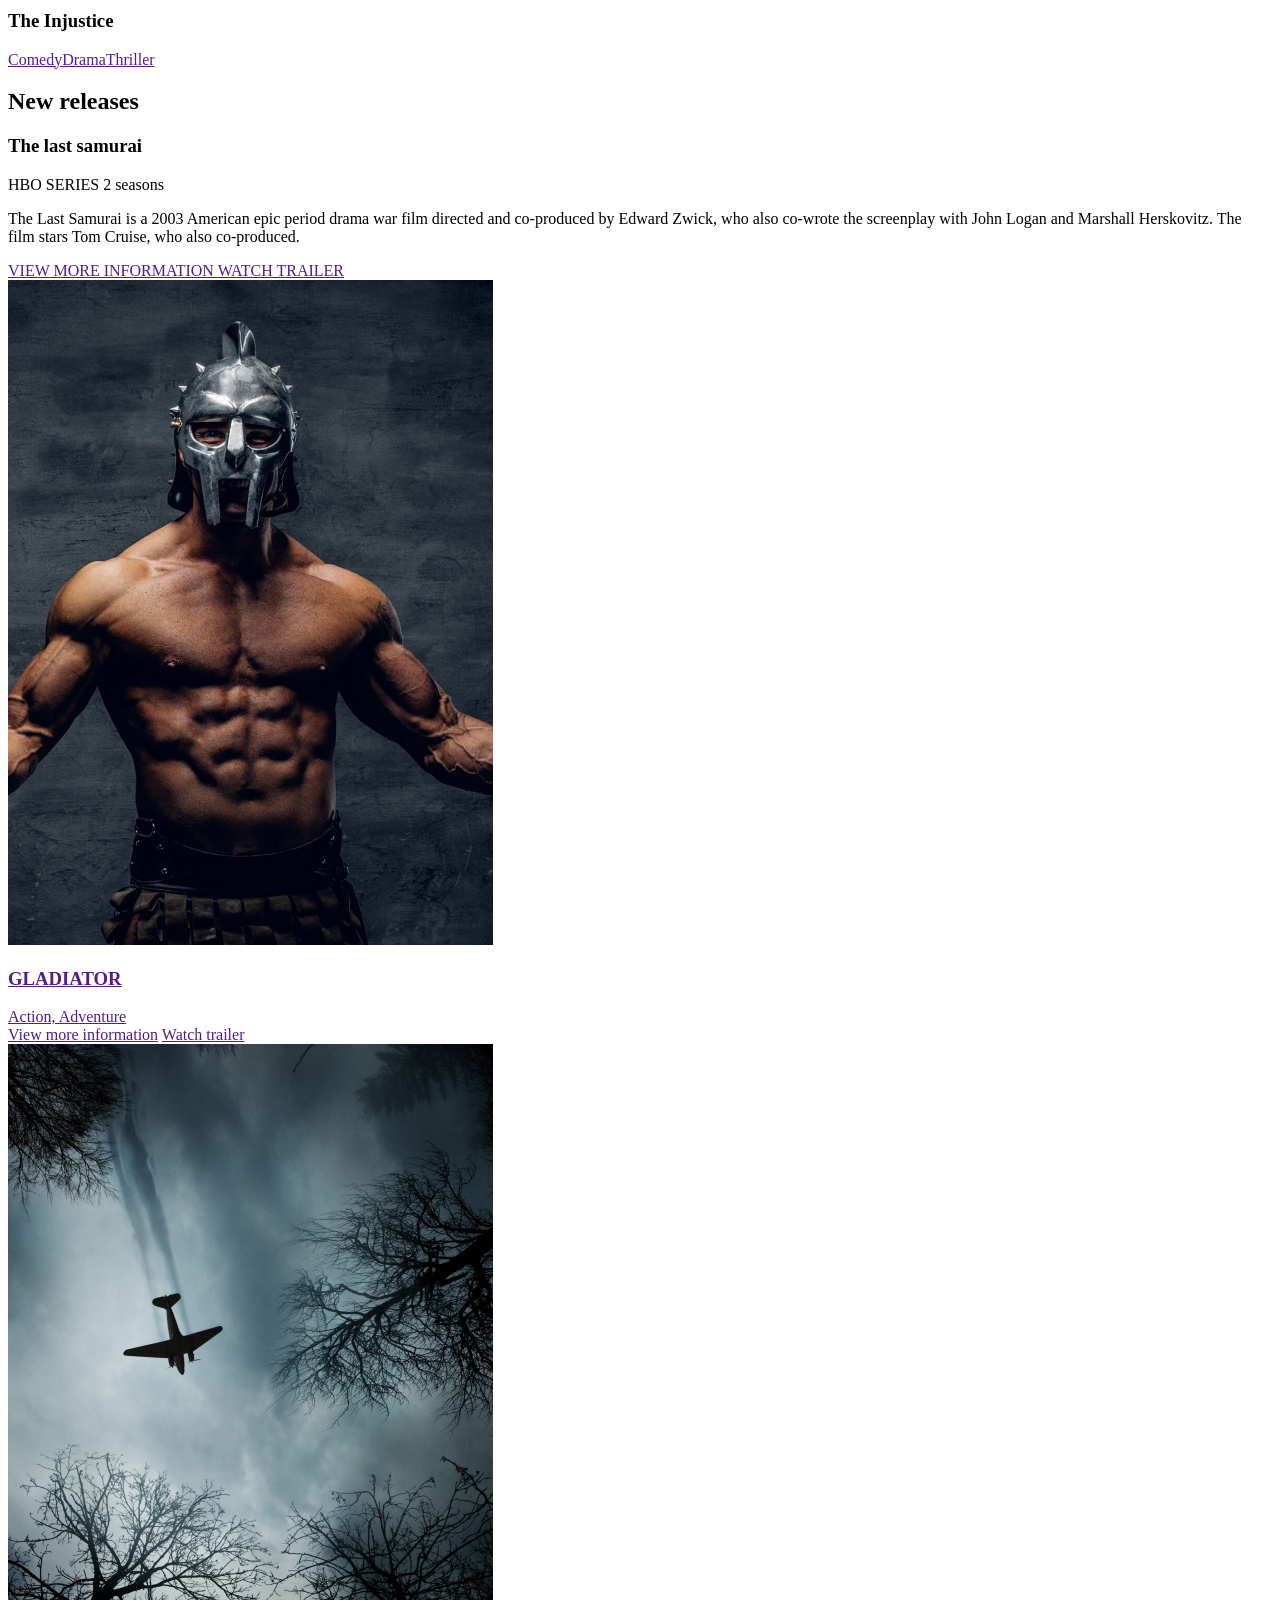
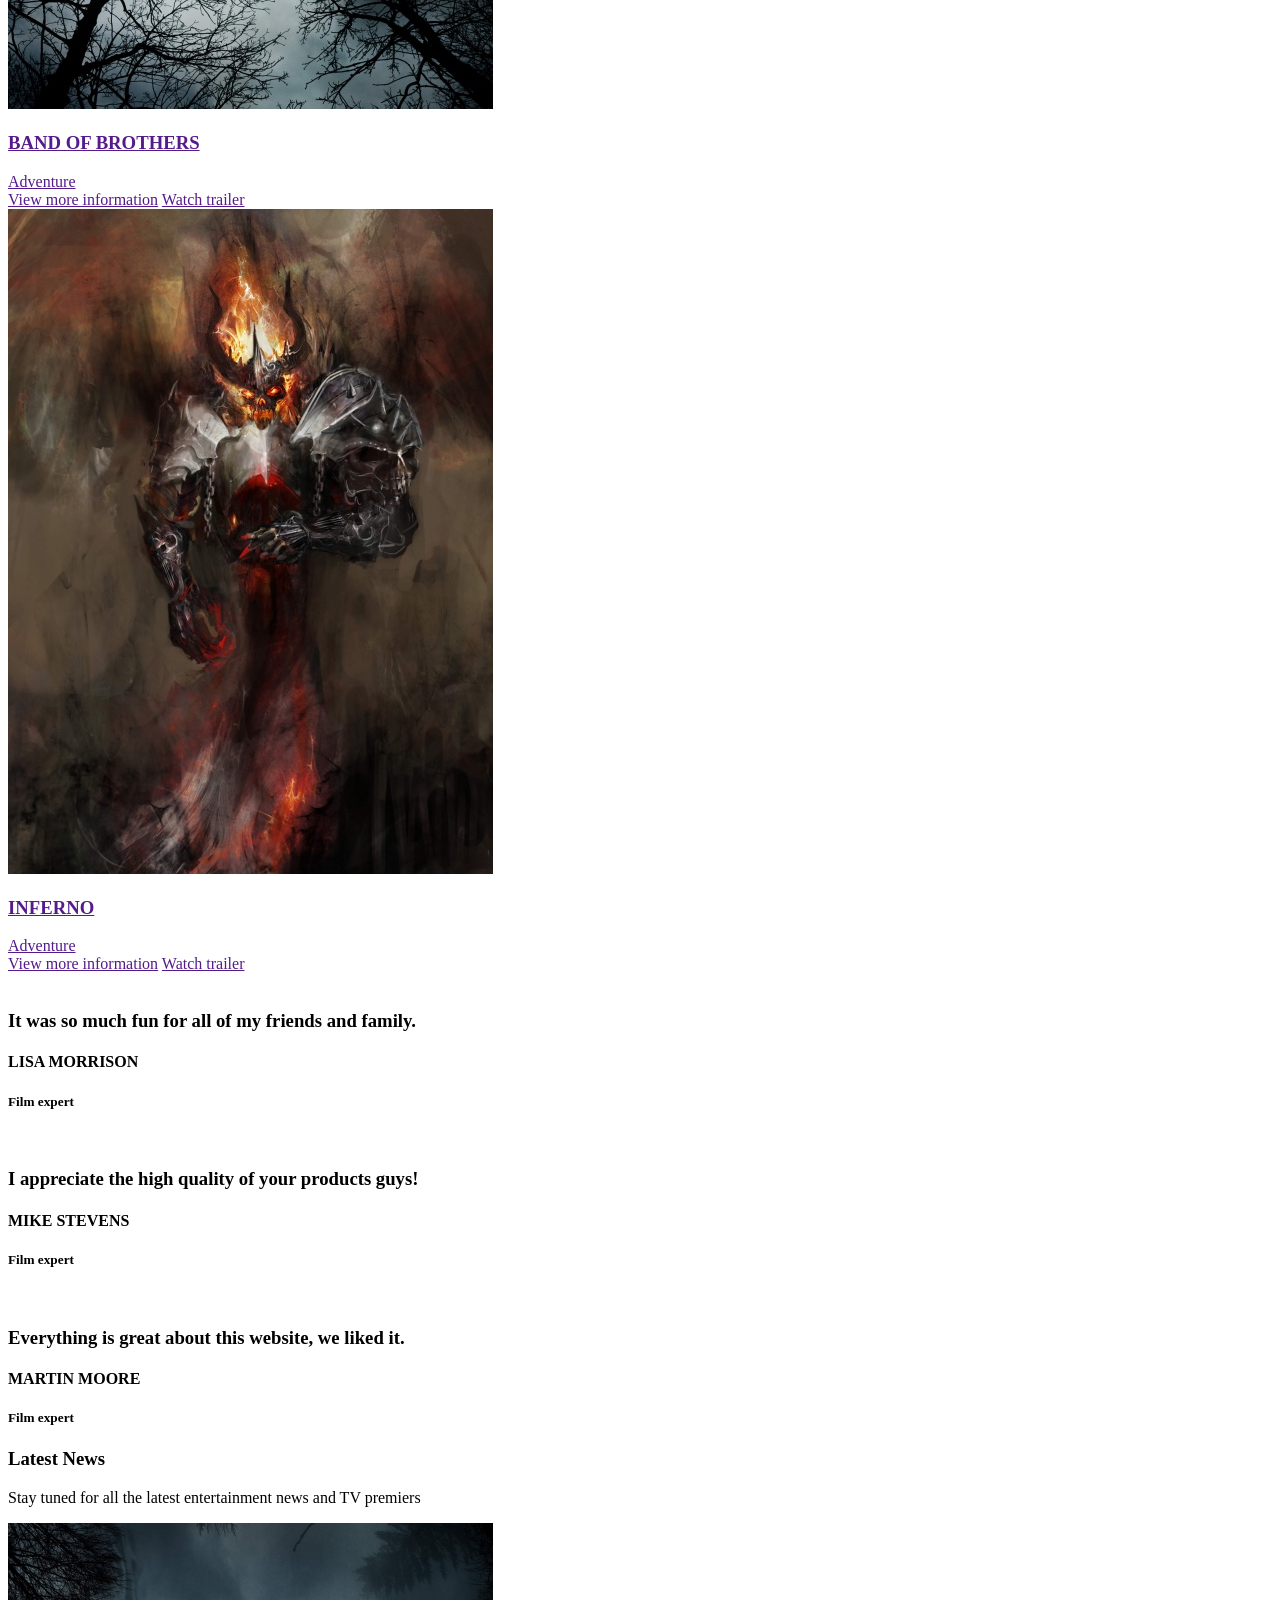
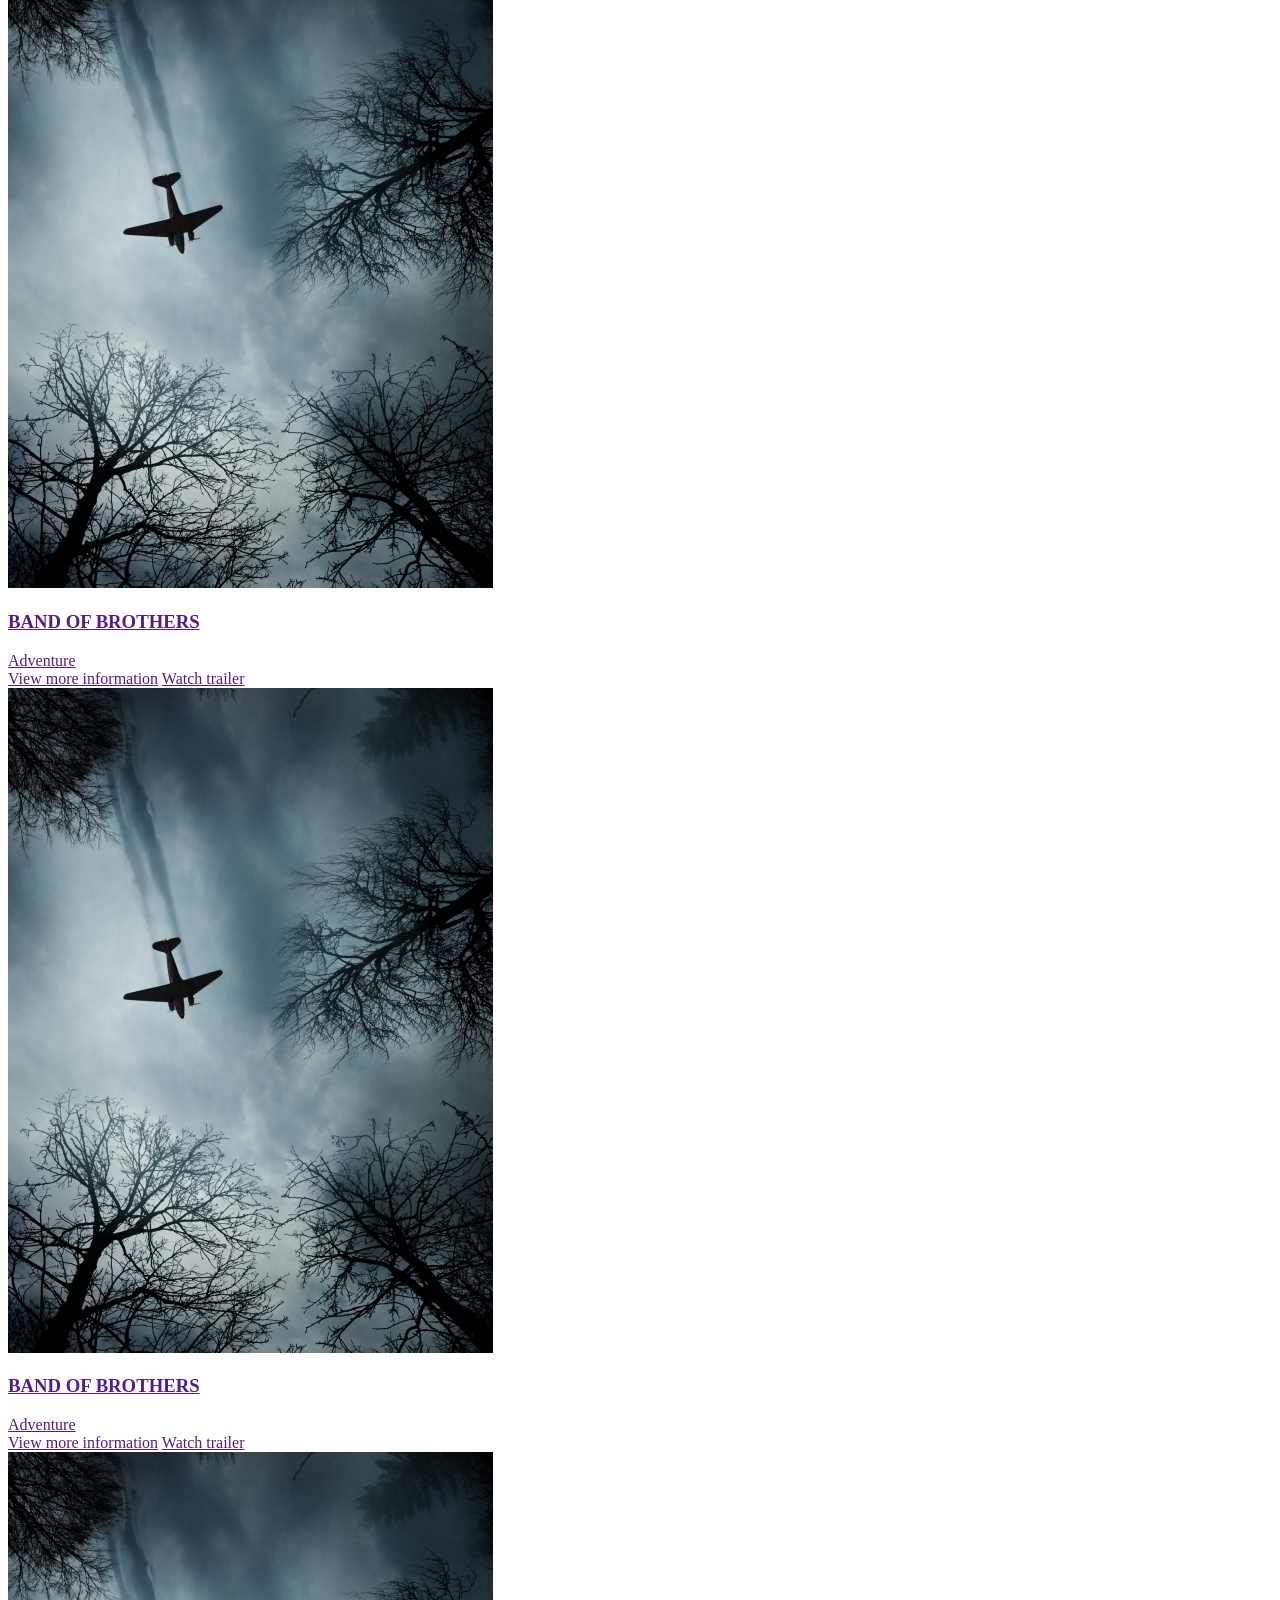
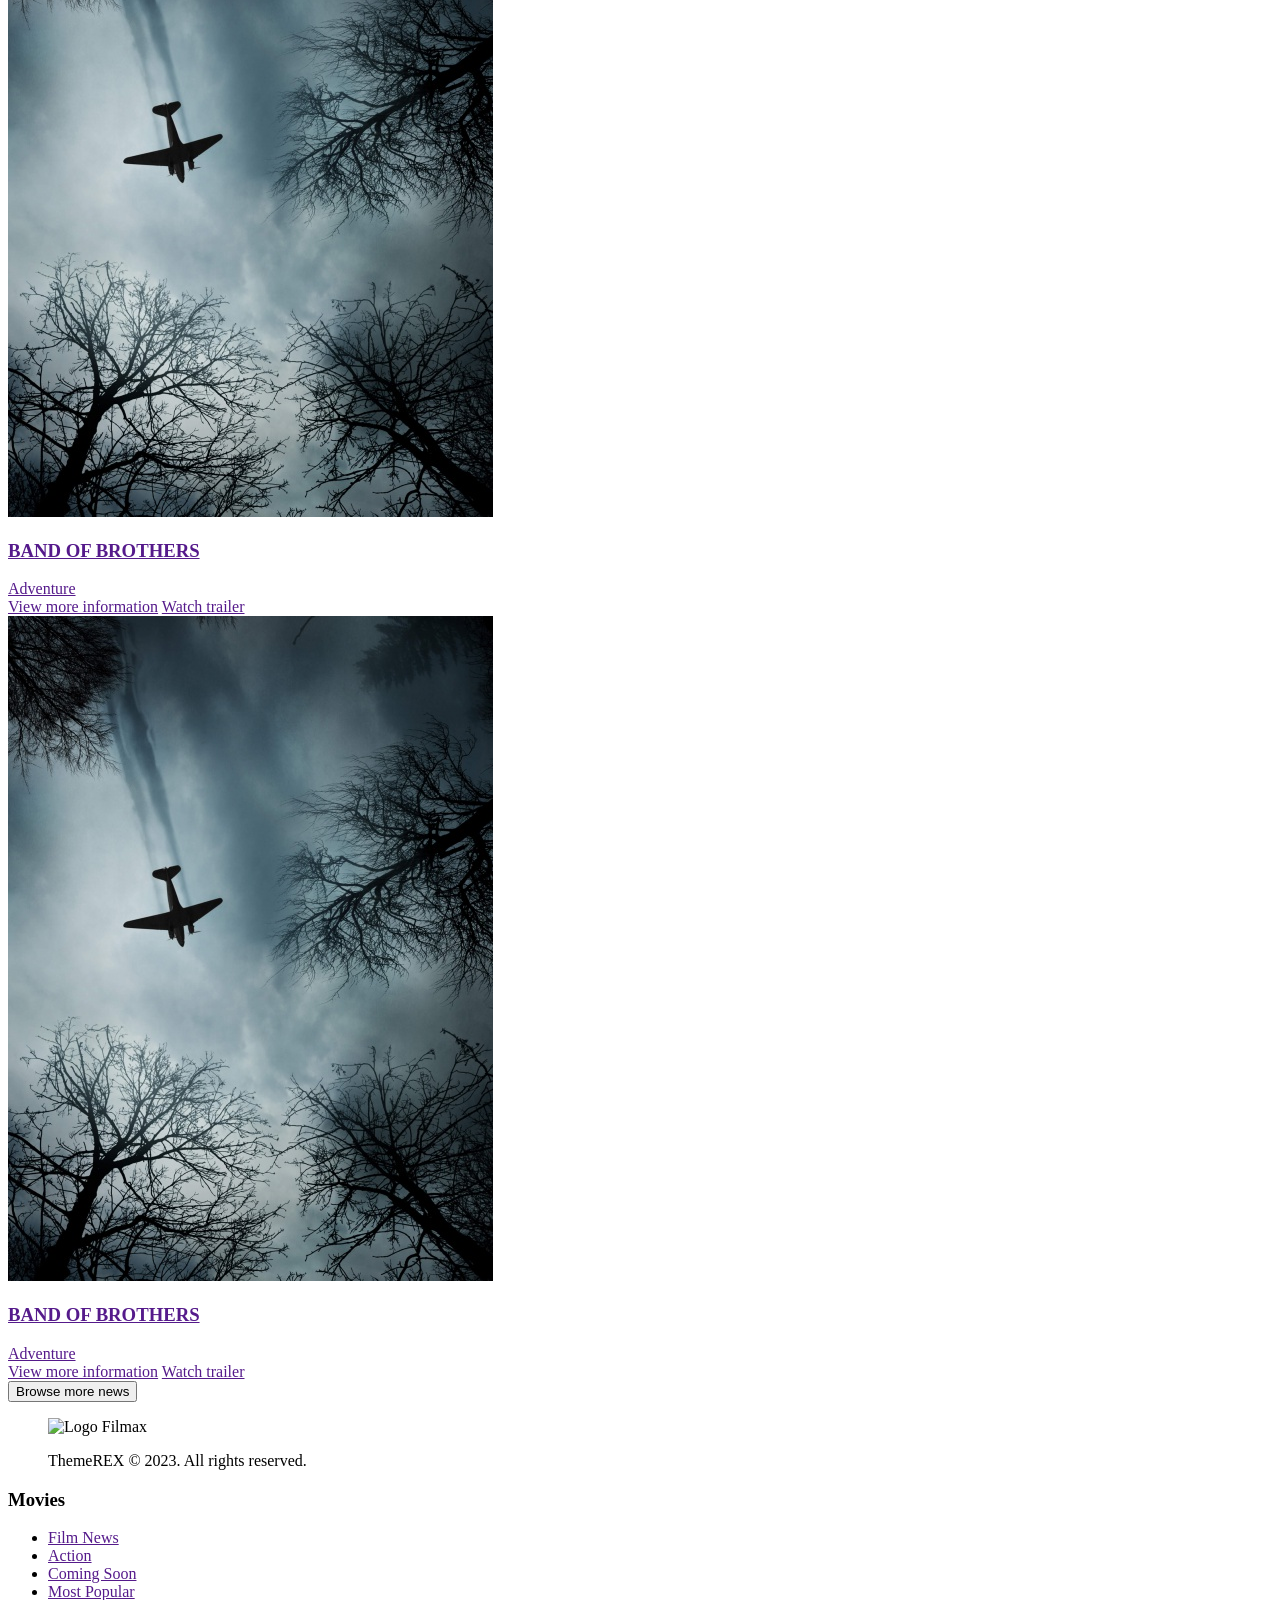
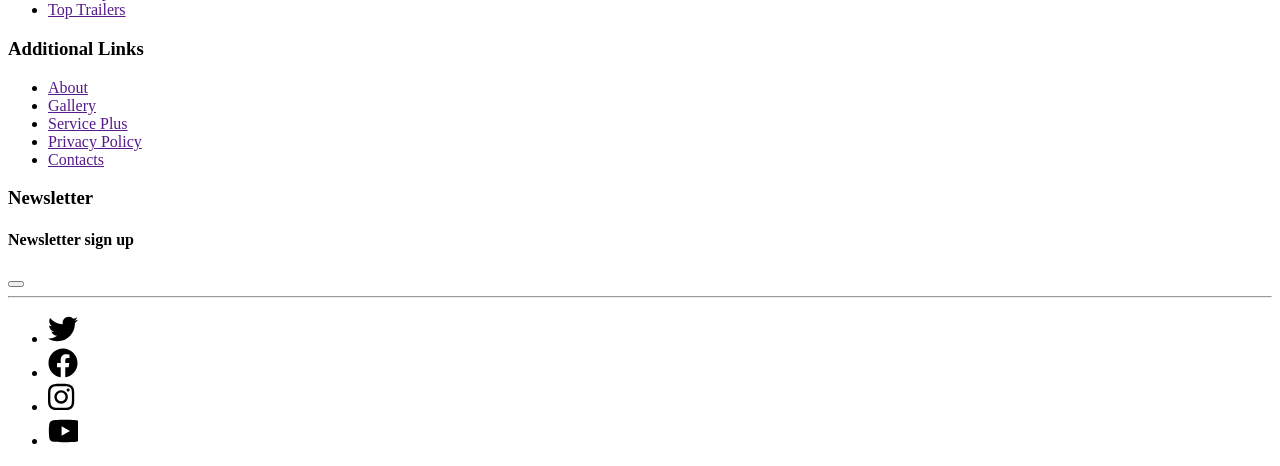
==== commit cbf855fa: "change" ====
--- a/HTML/index.html
+++ b/HTML/index.html
@@ -14,7 +14,7 @@
             <ul>
                 <li>
                     <a href="">
-                        <h3>Home</h3>
+                        <h3>Home 2</h3>
                     </a>    
                 </li>
                 <li>
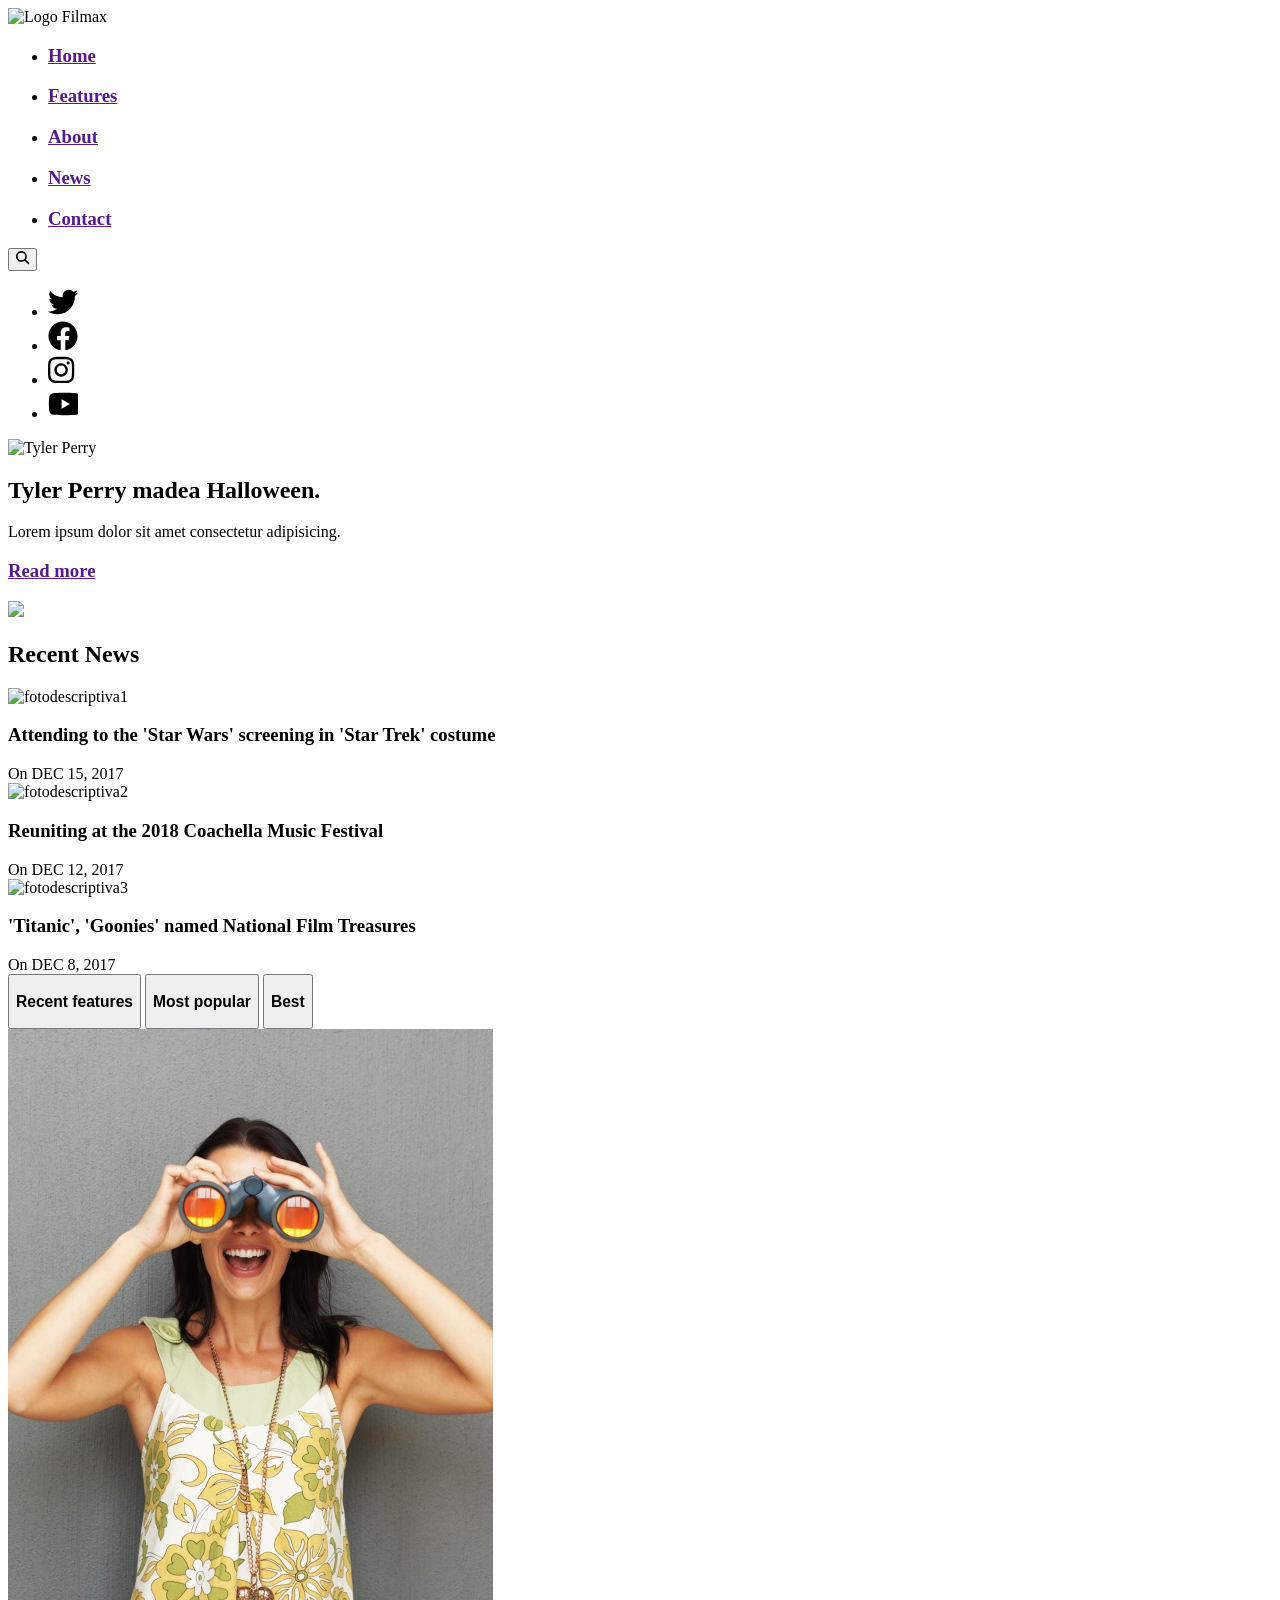
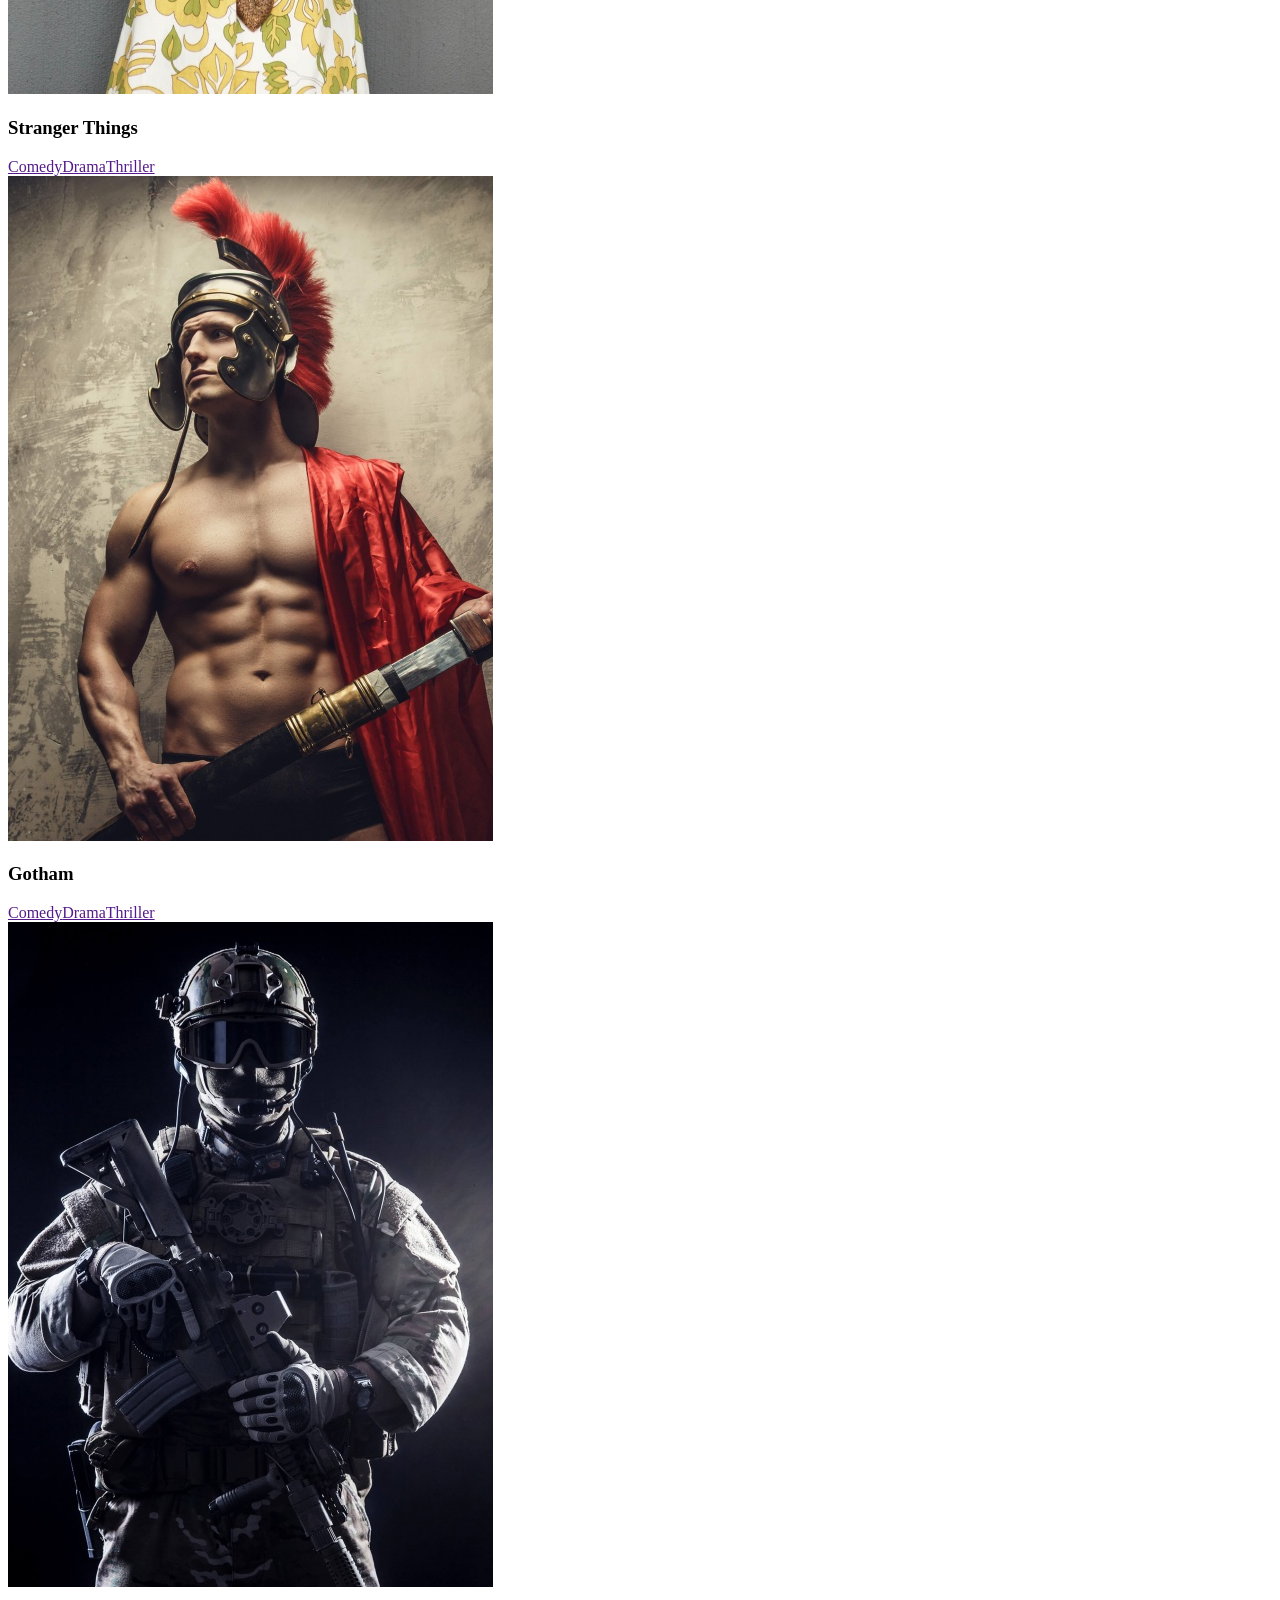
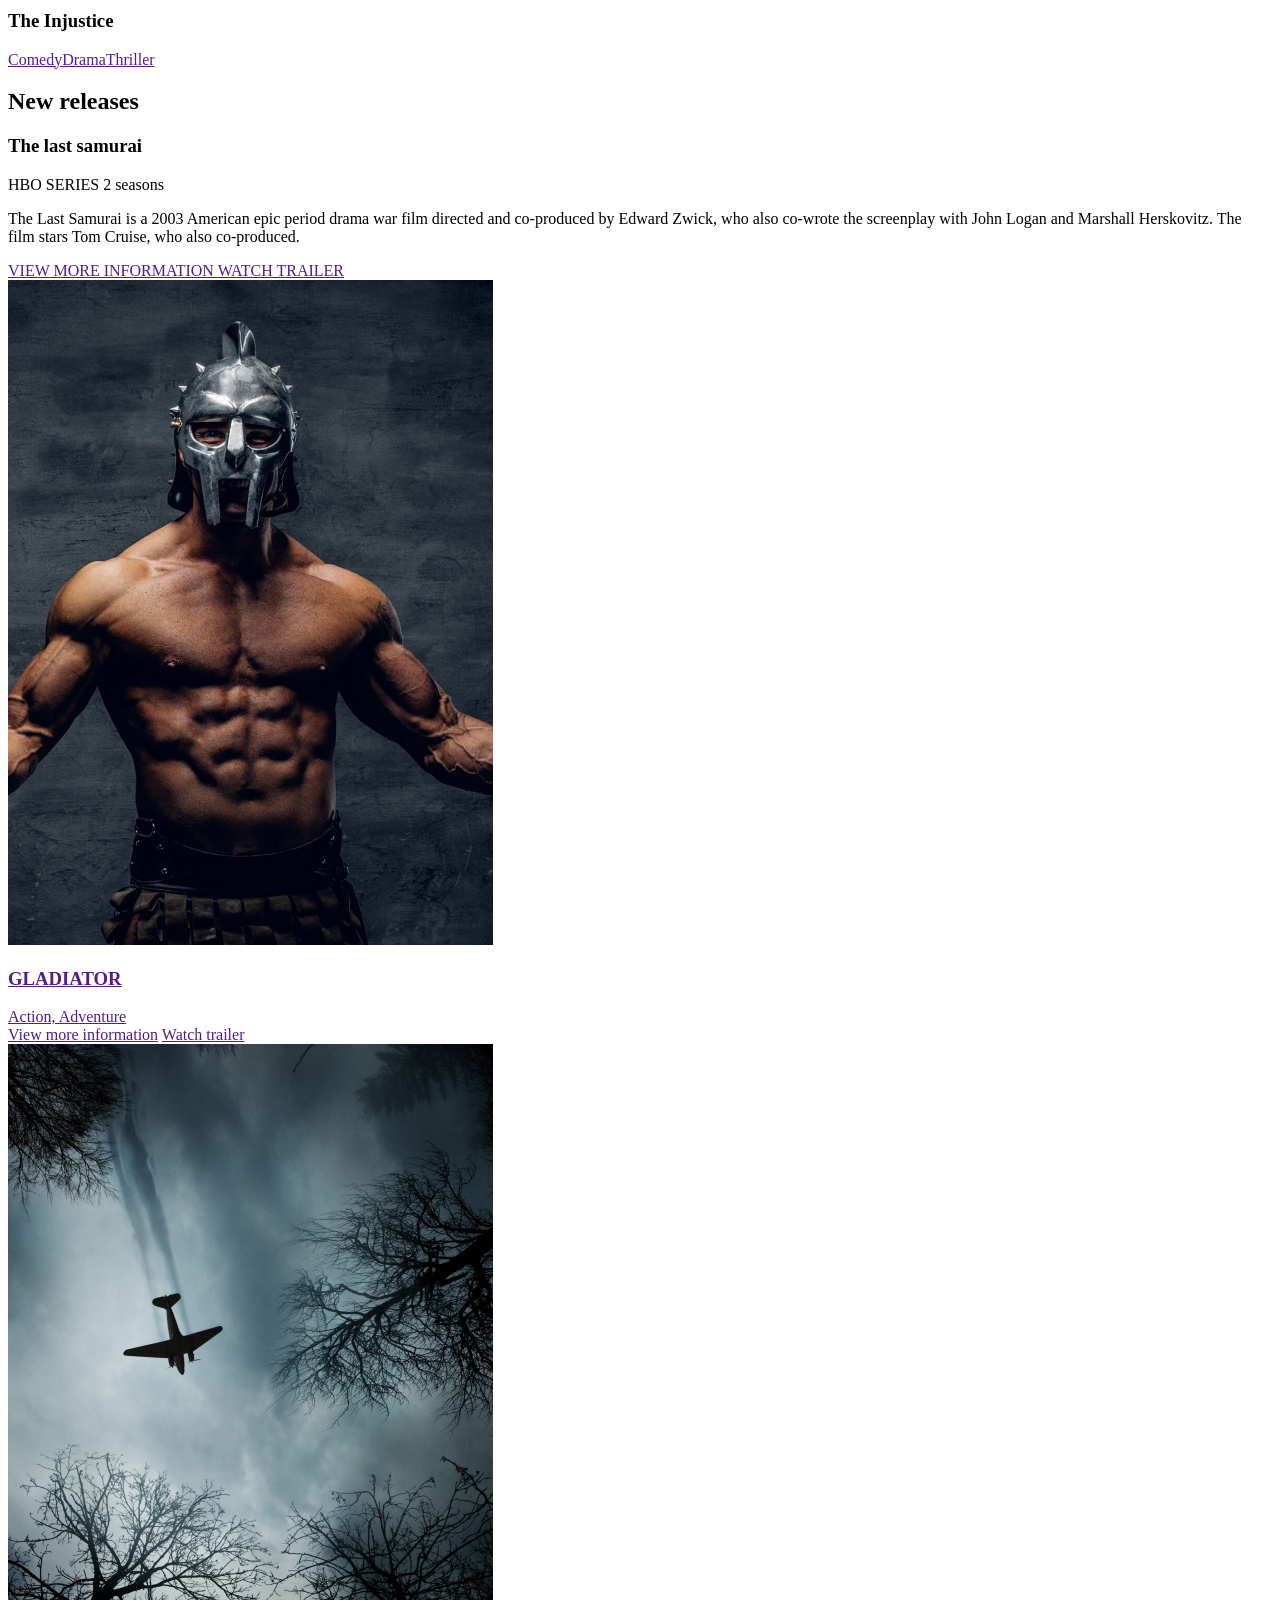
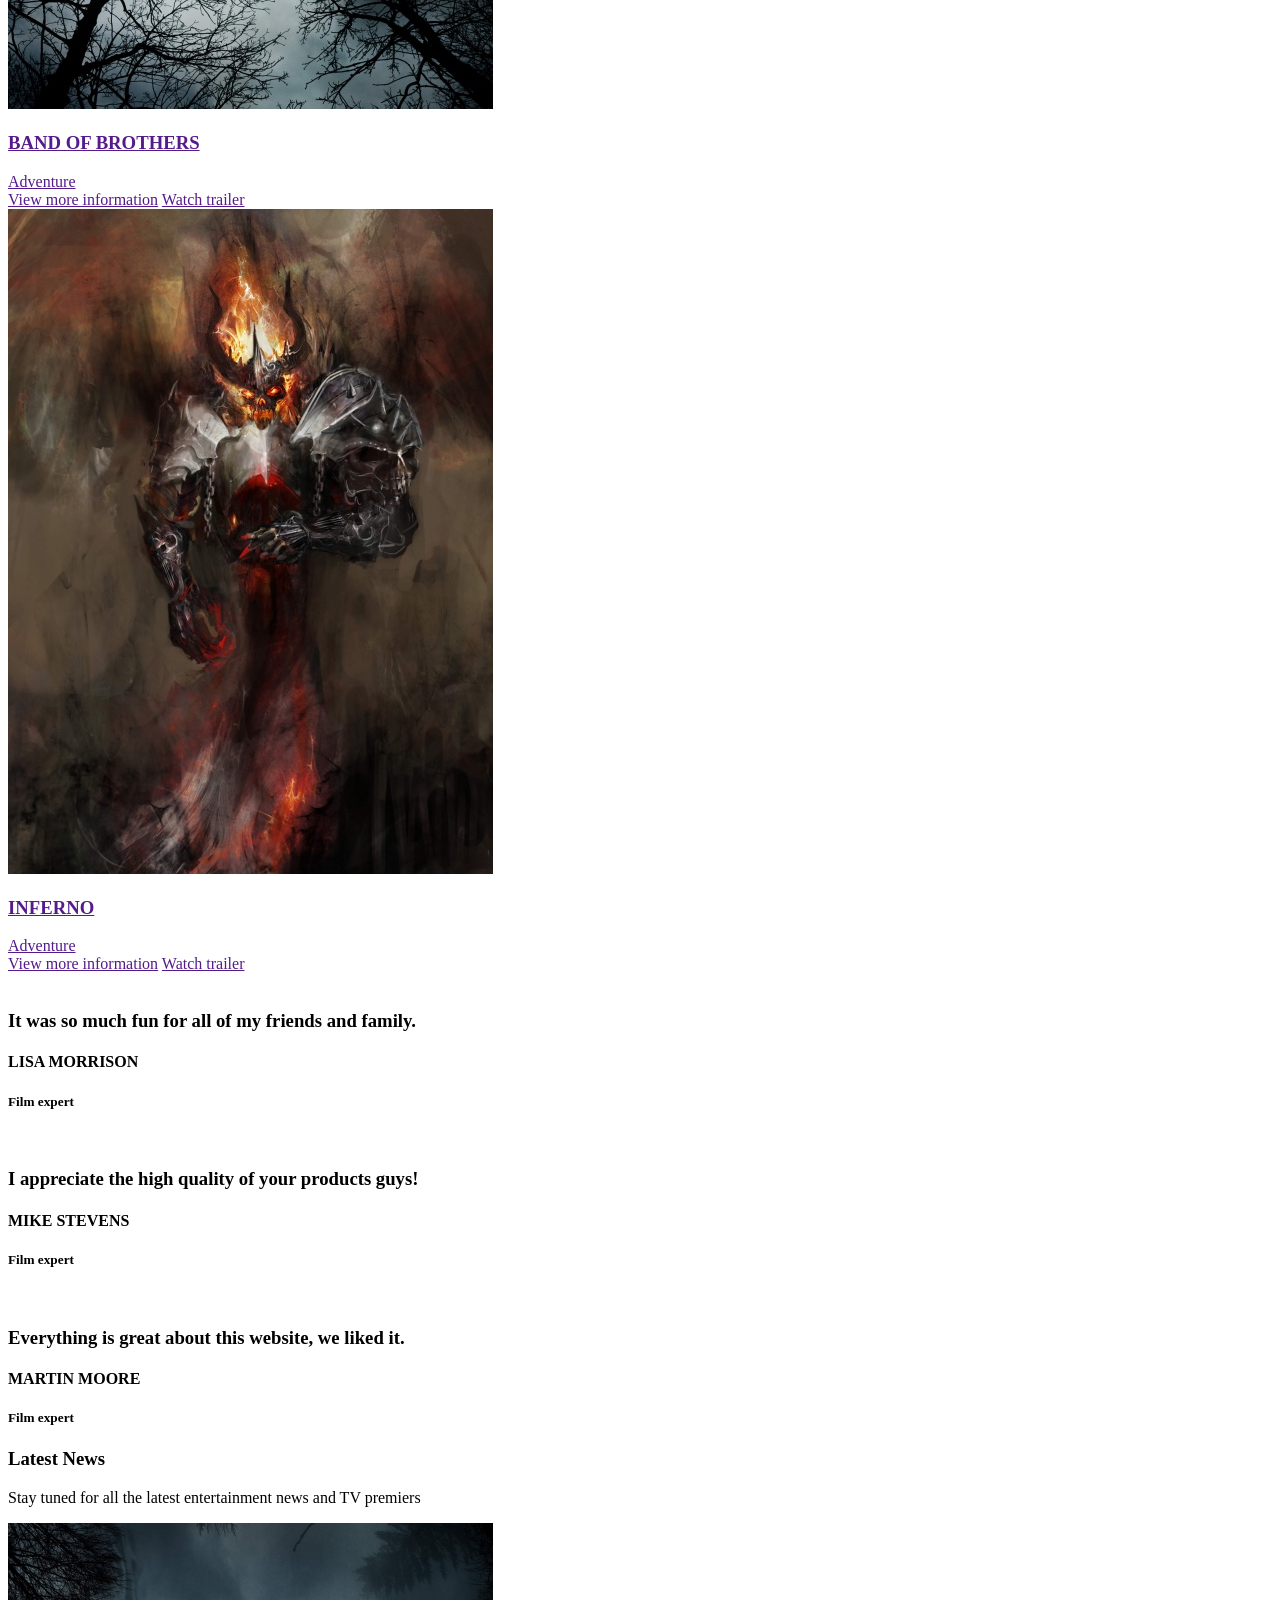
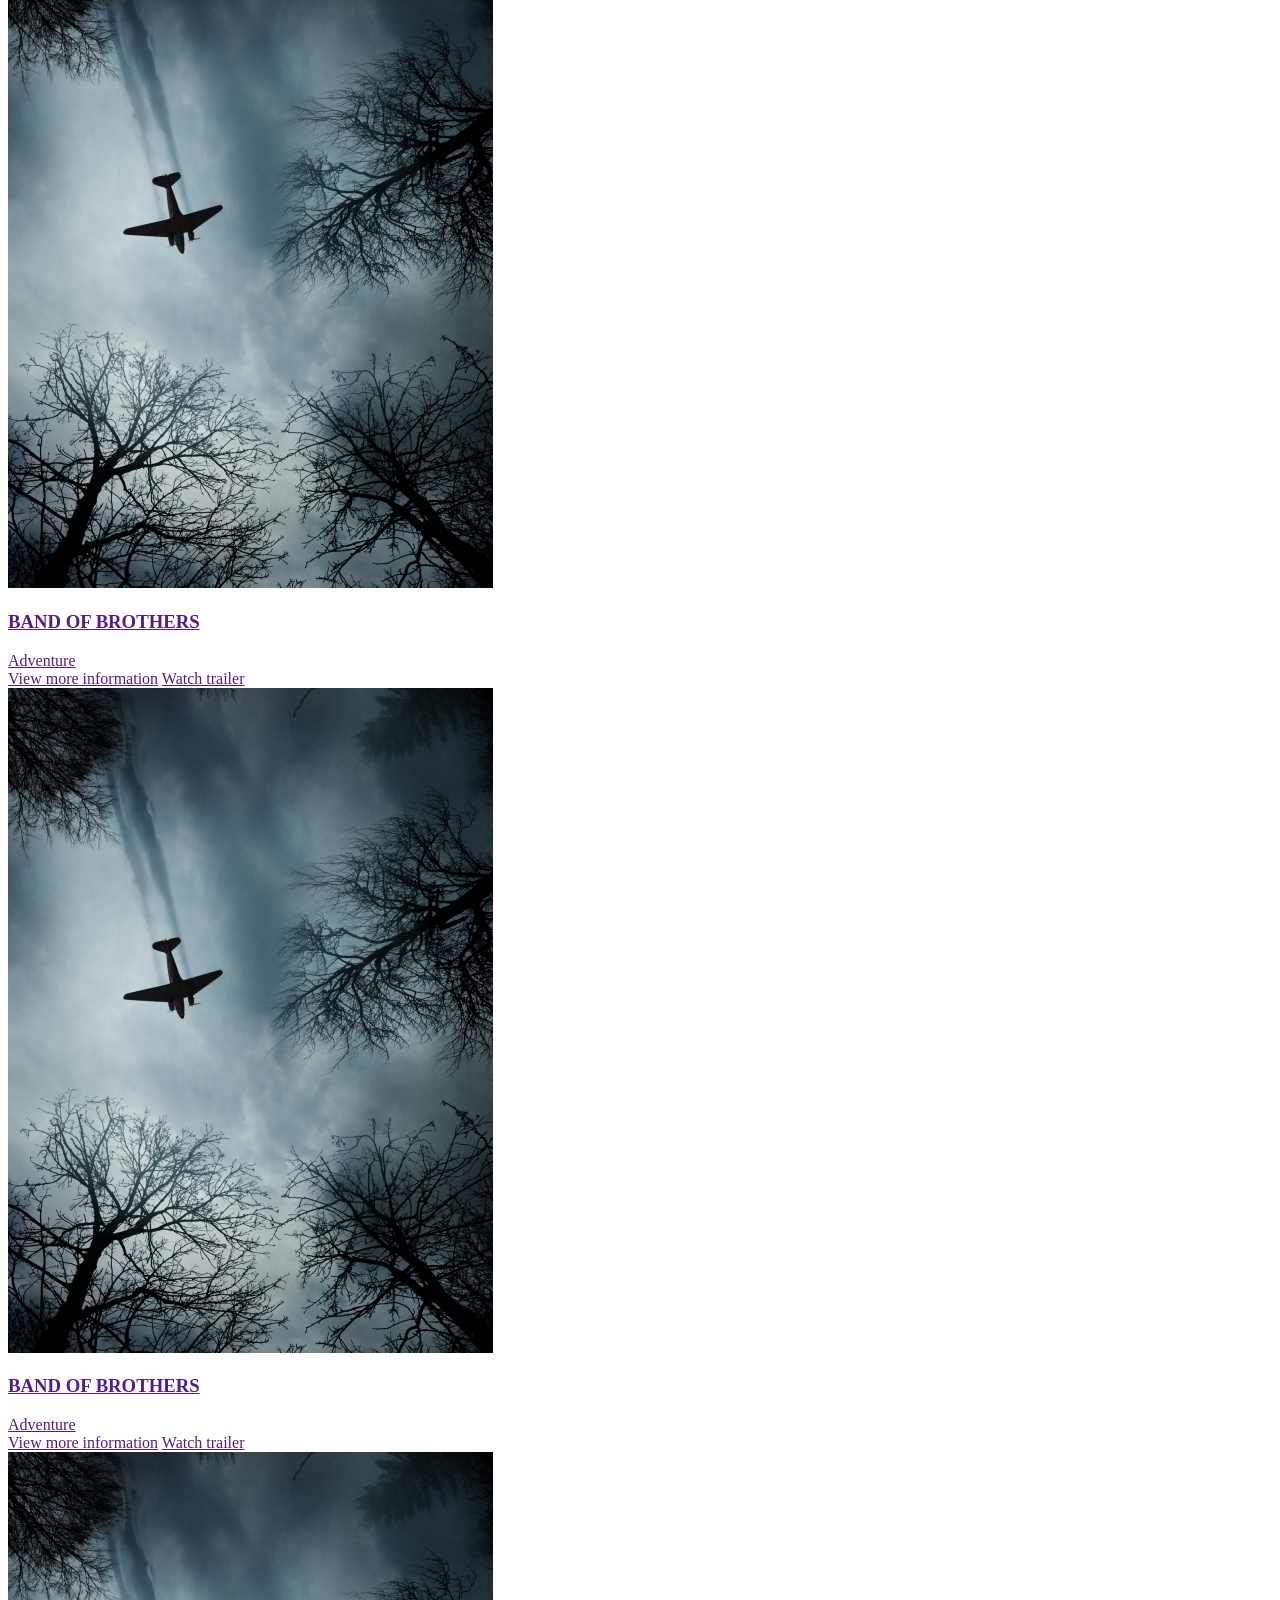
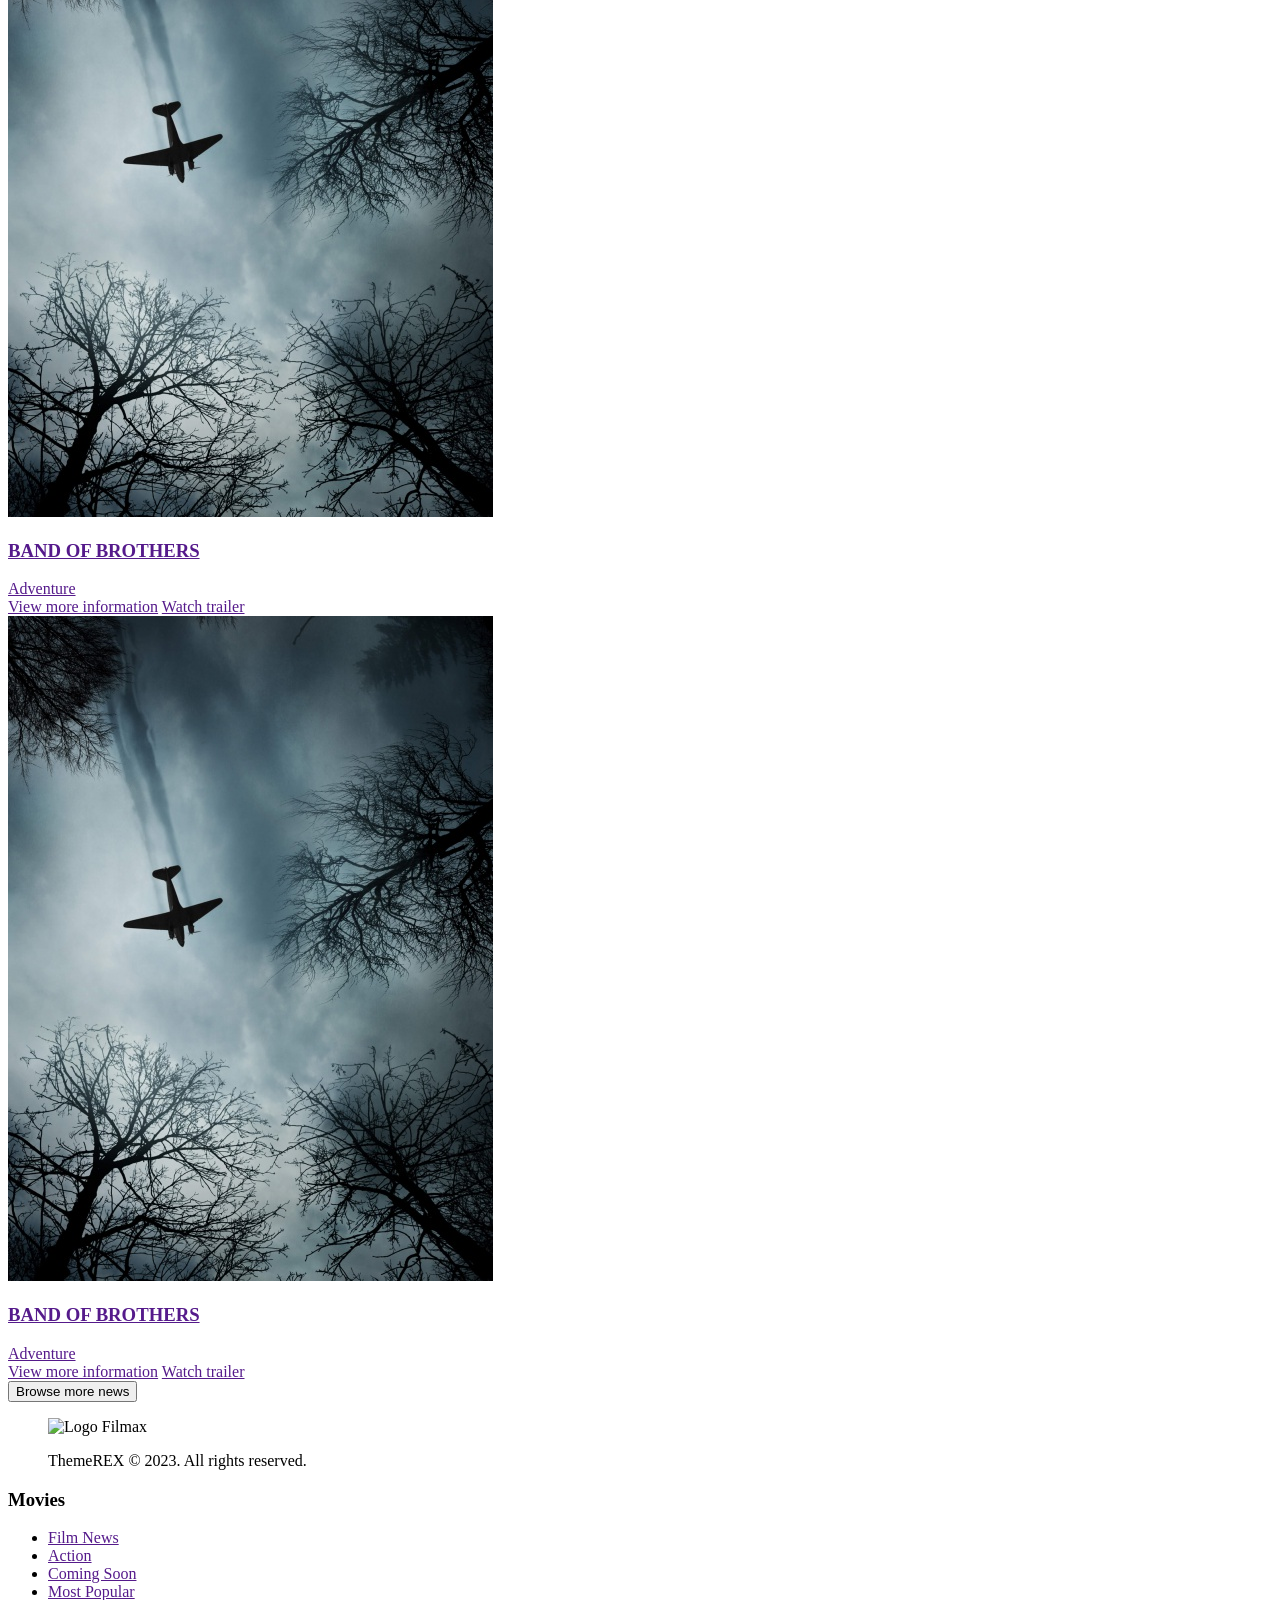
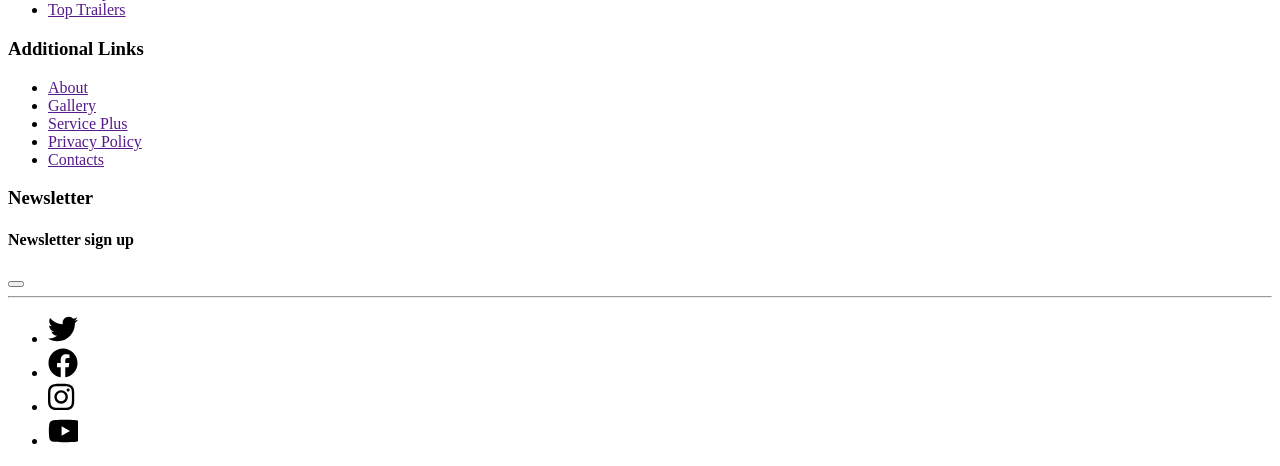
==== commit 32e22ee6: "change2" ====
--- a/HTML/index.html
+++ b/HTML/index.html
@@ -14,7 +14,7 @@
             <ul>
                 <li>
                     <a href="">
-                        <h3>Home 2</h3>
+                        <h3>Home</h3>
                     </a>    
                 </li>
                 <li>
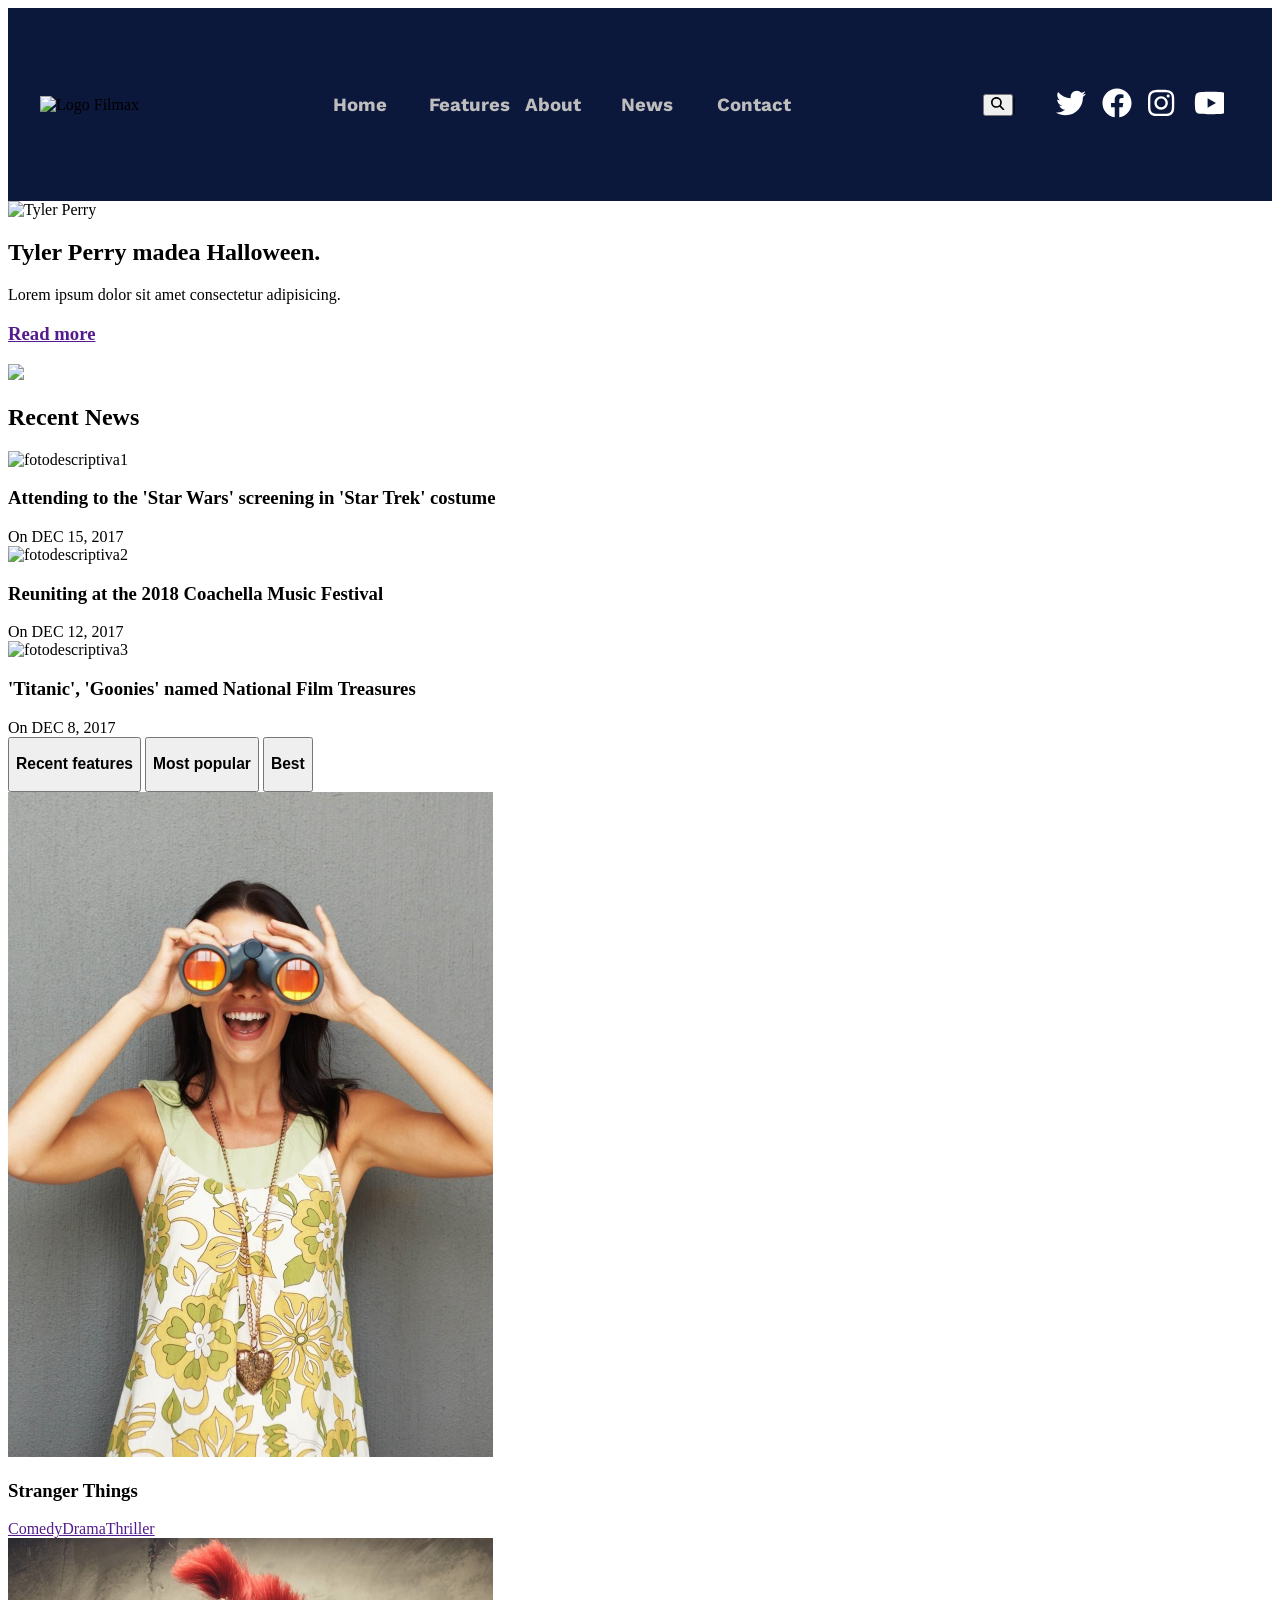
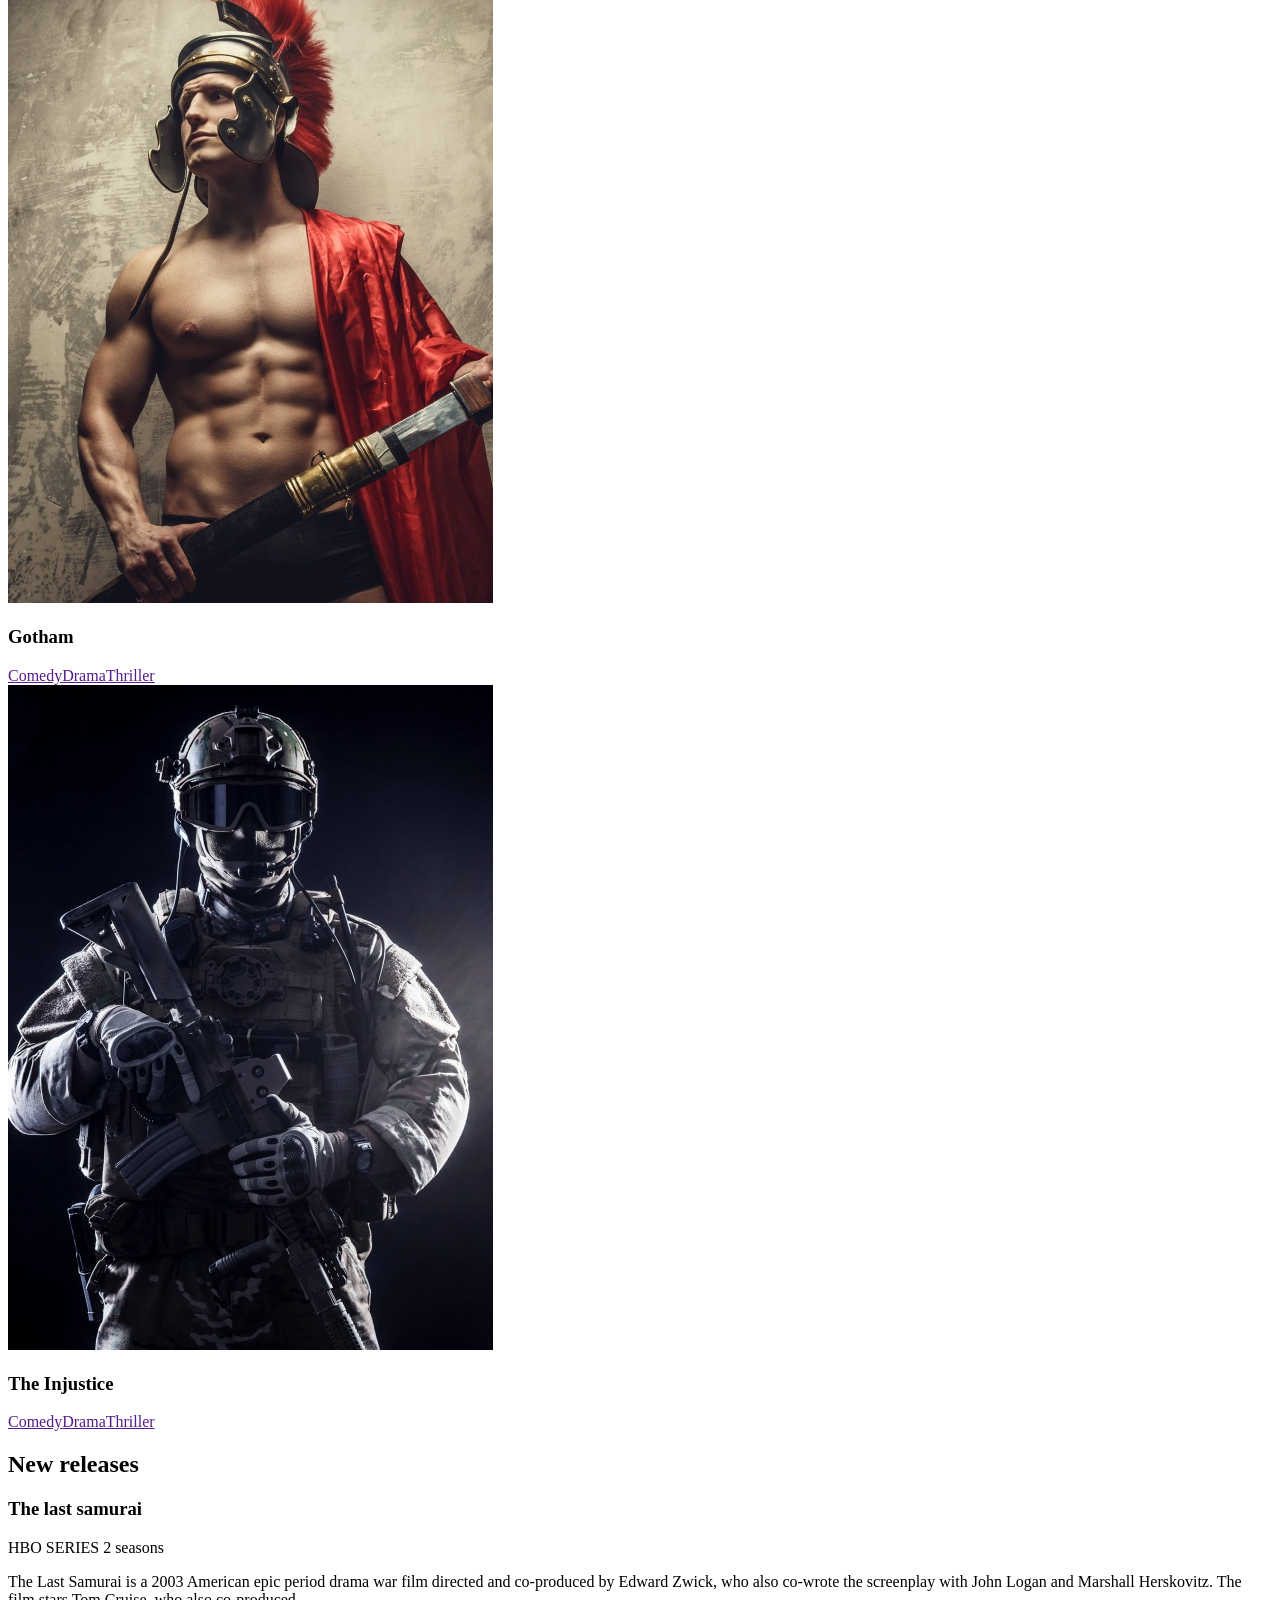
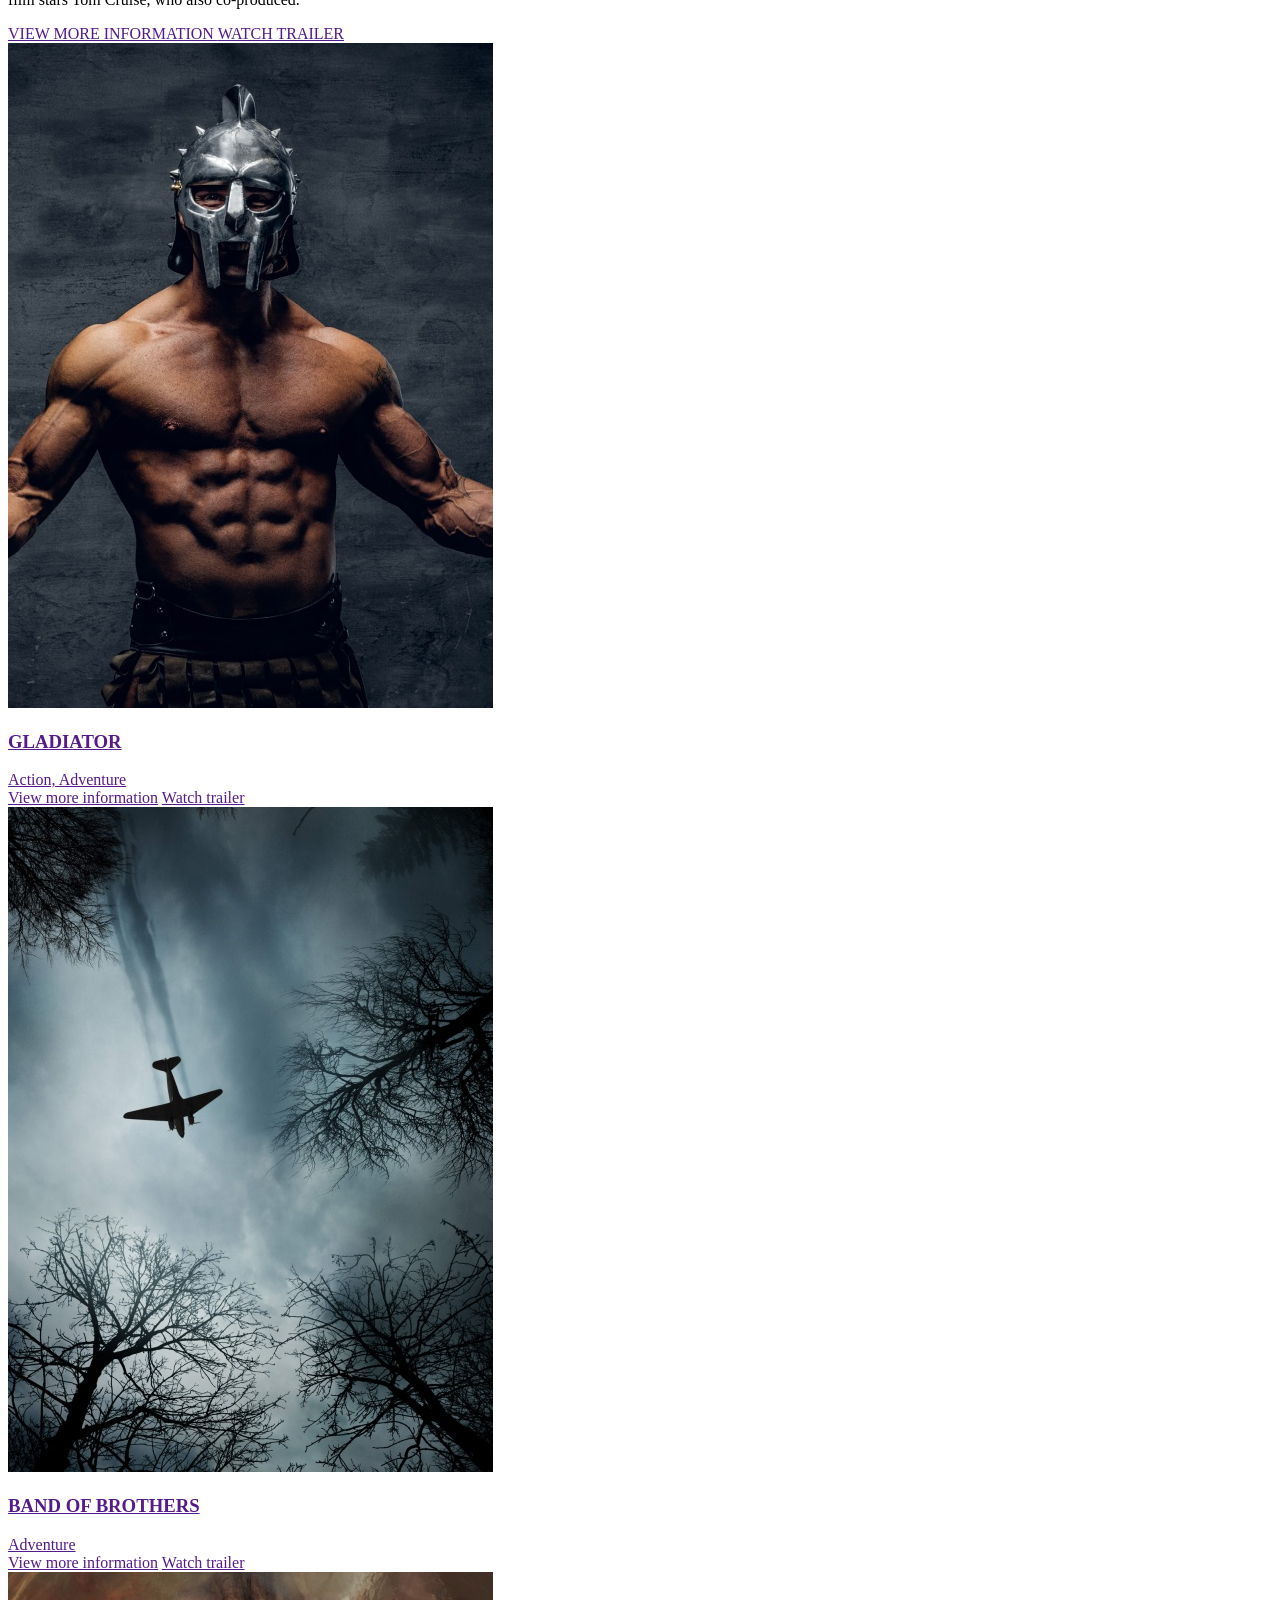
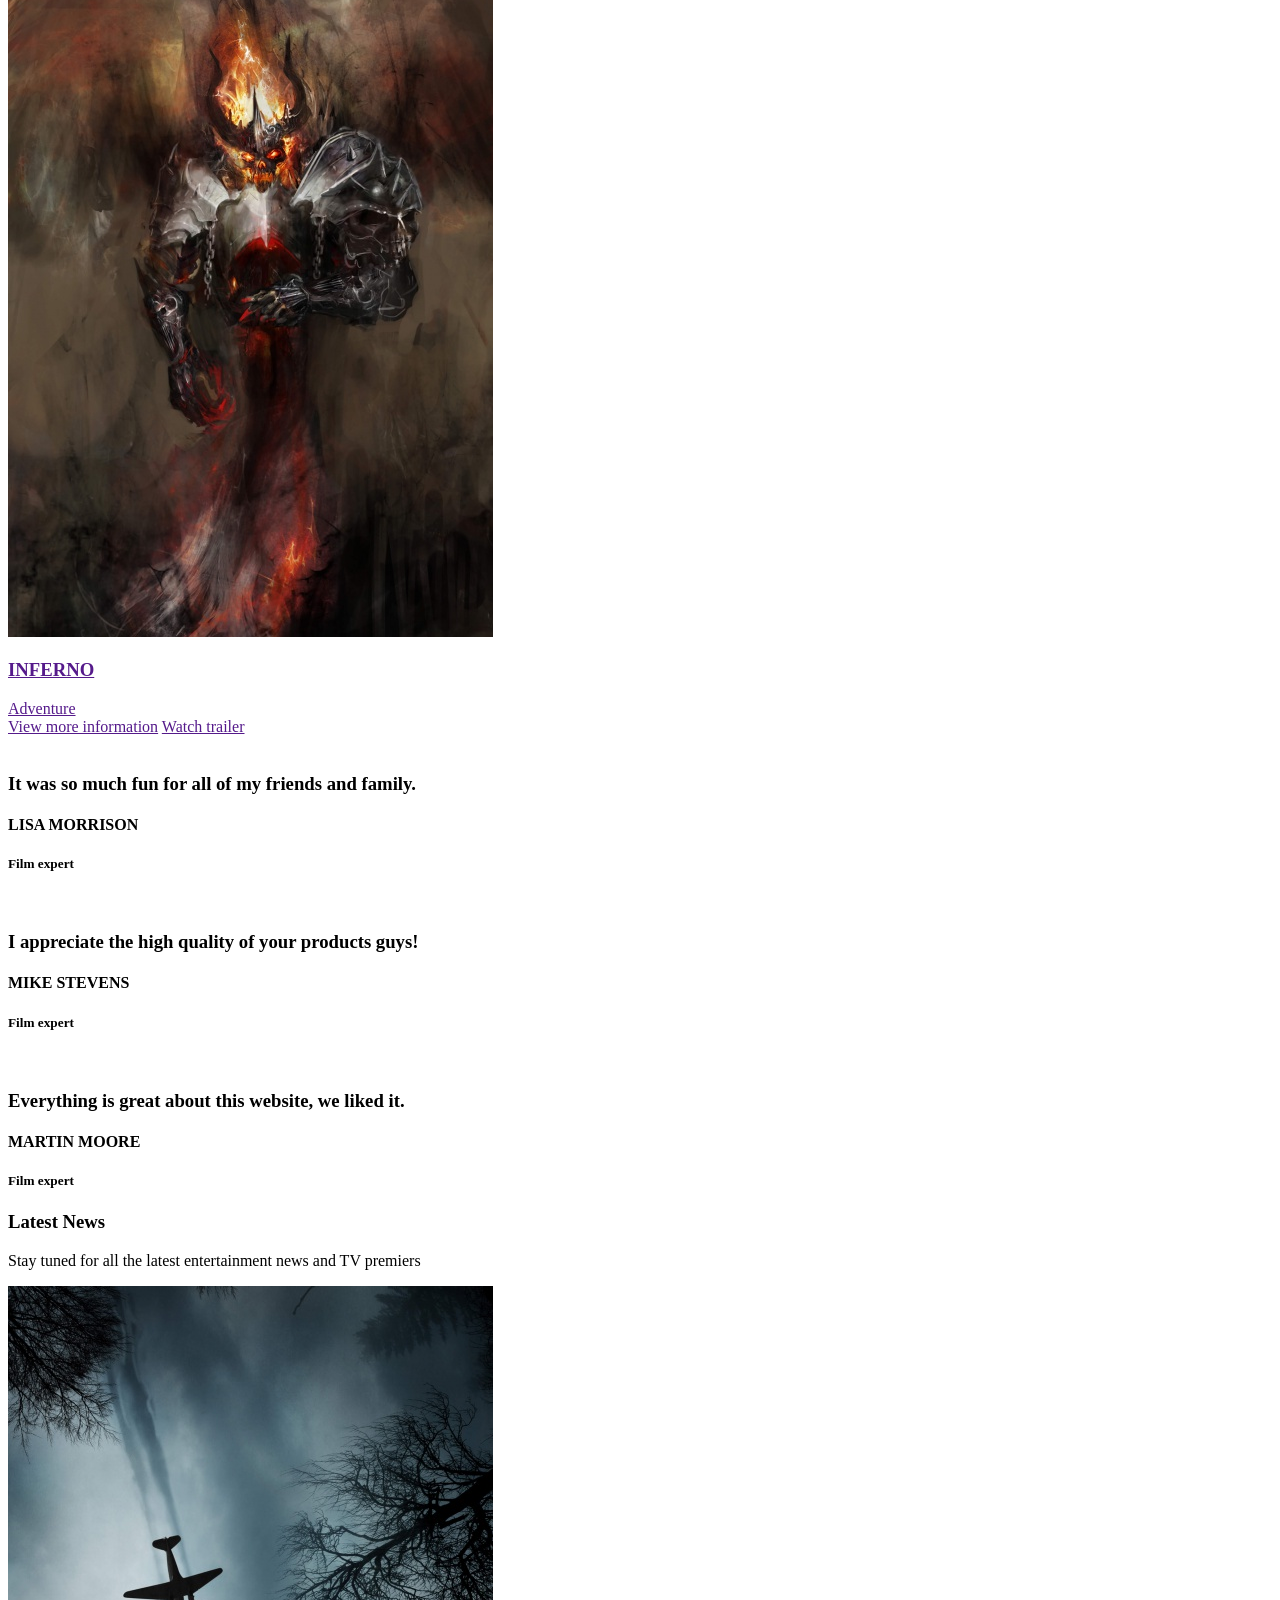
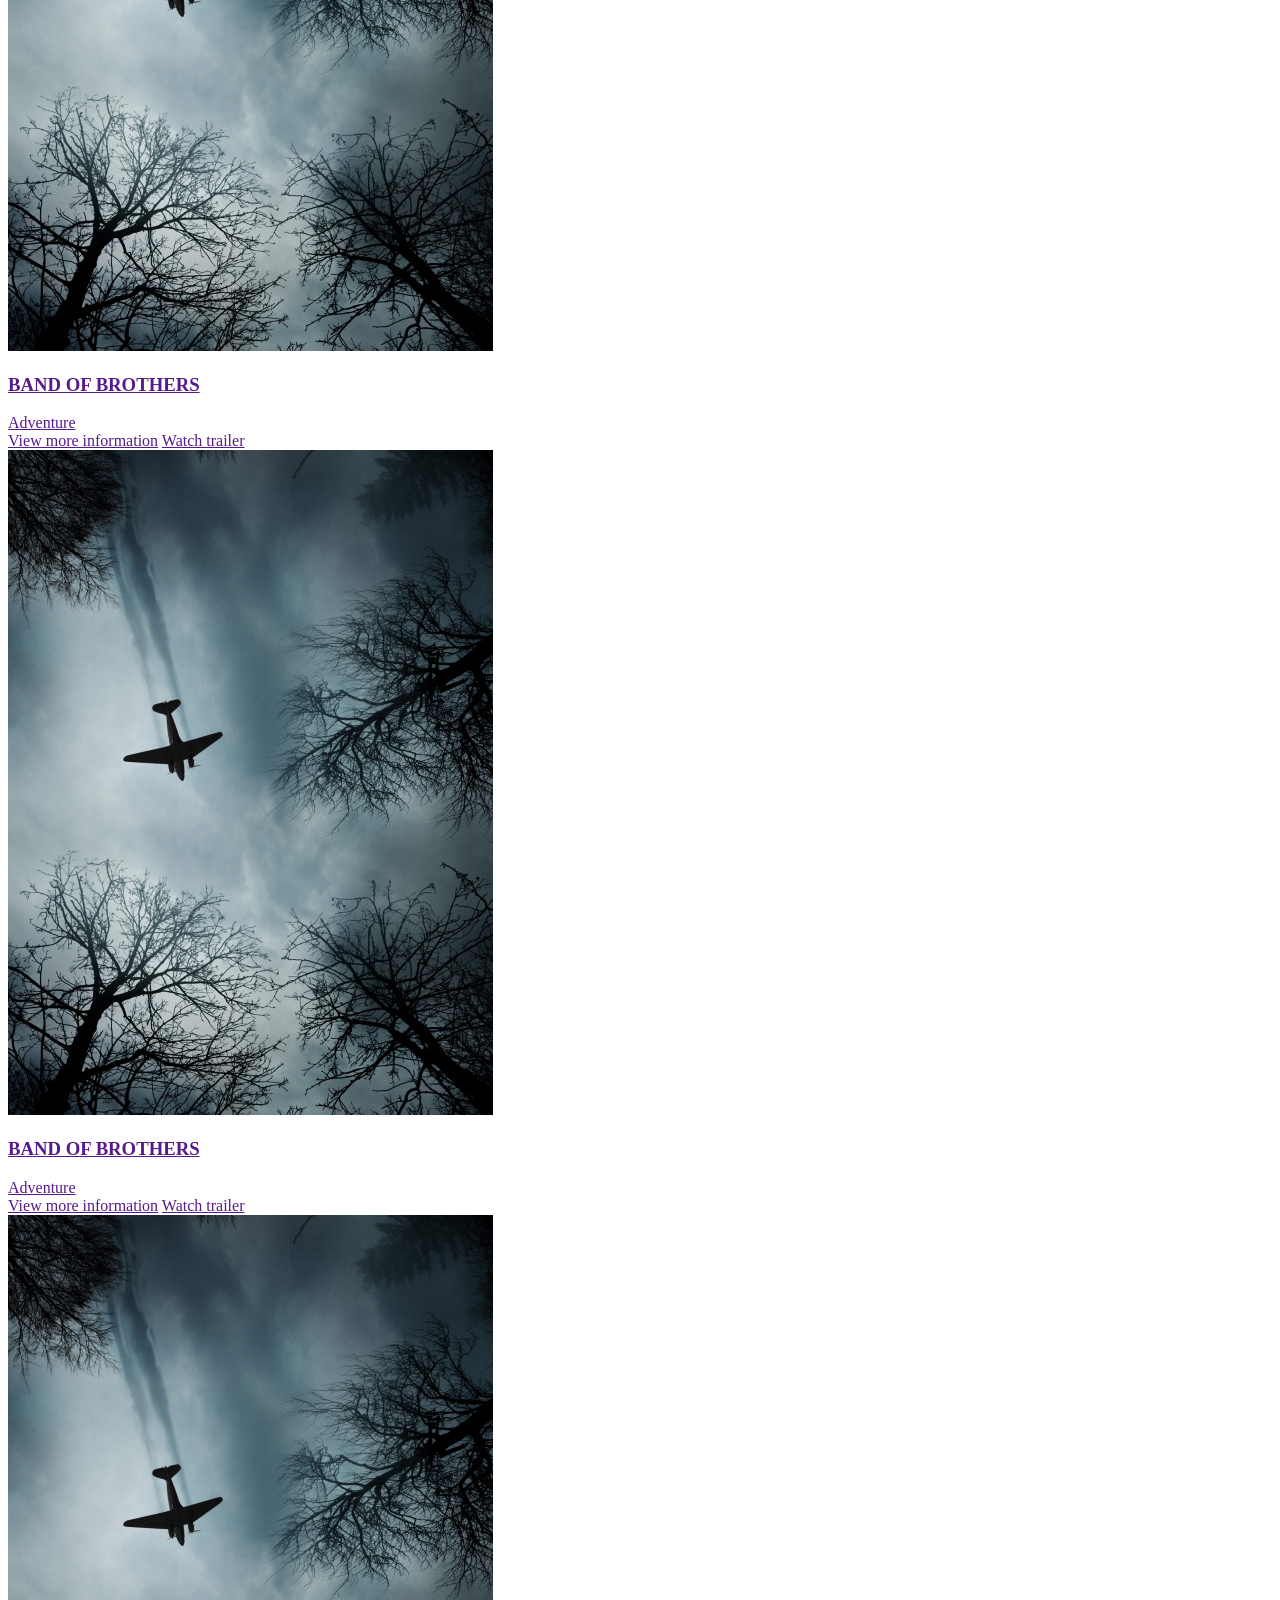
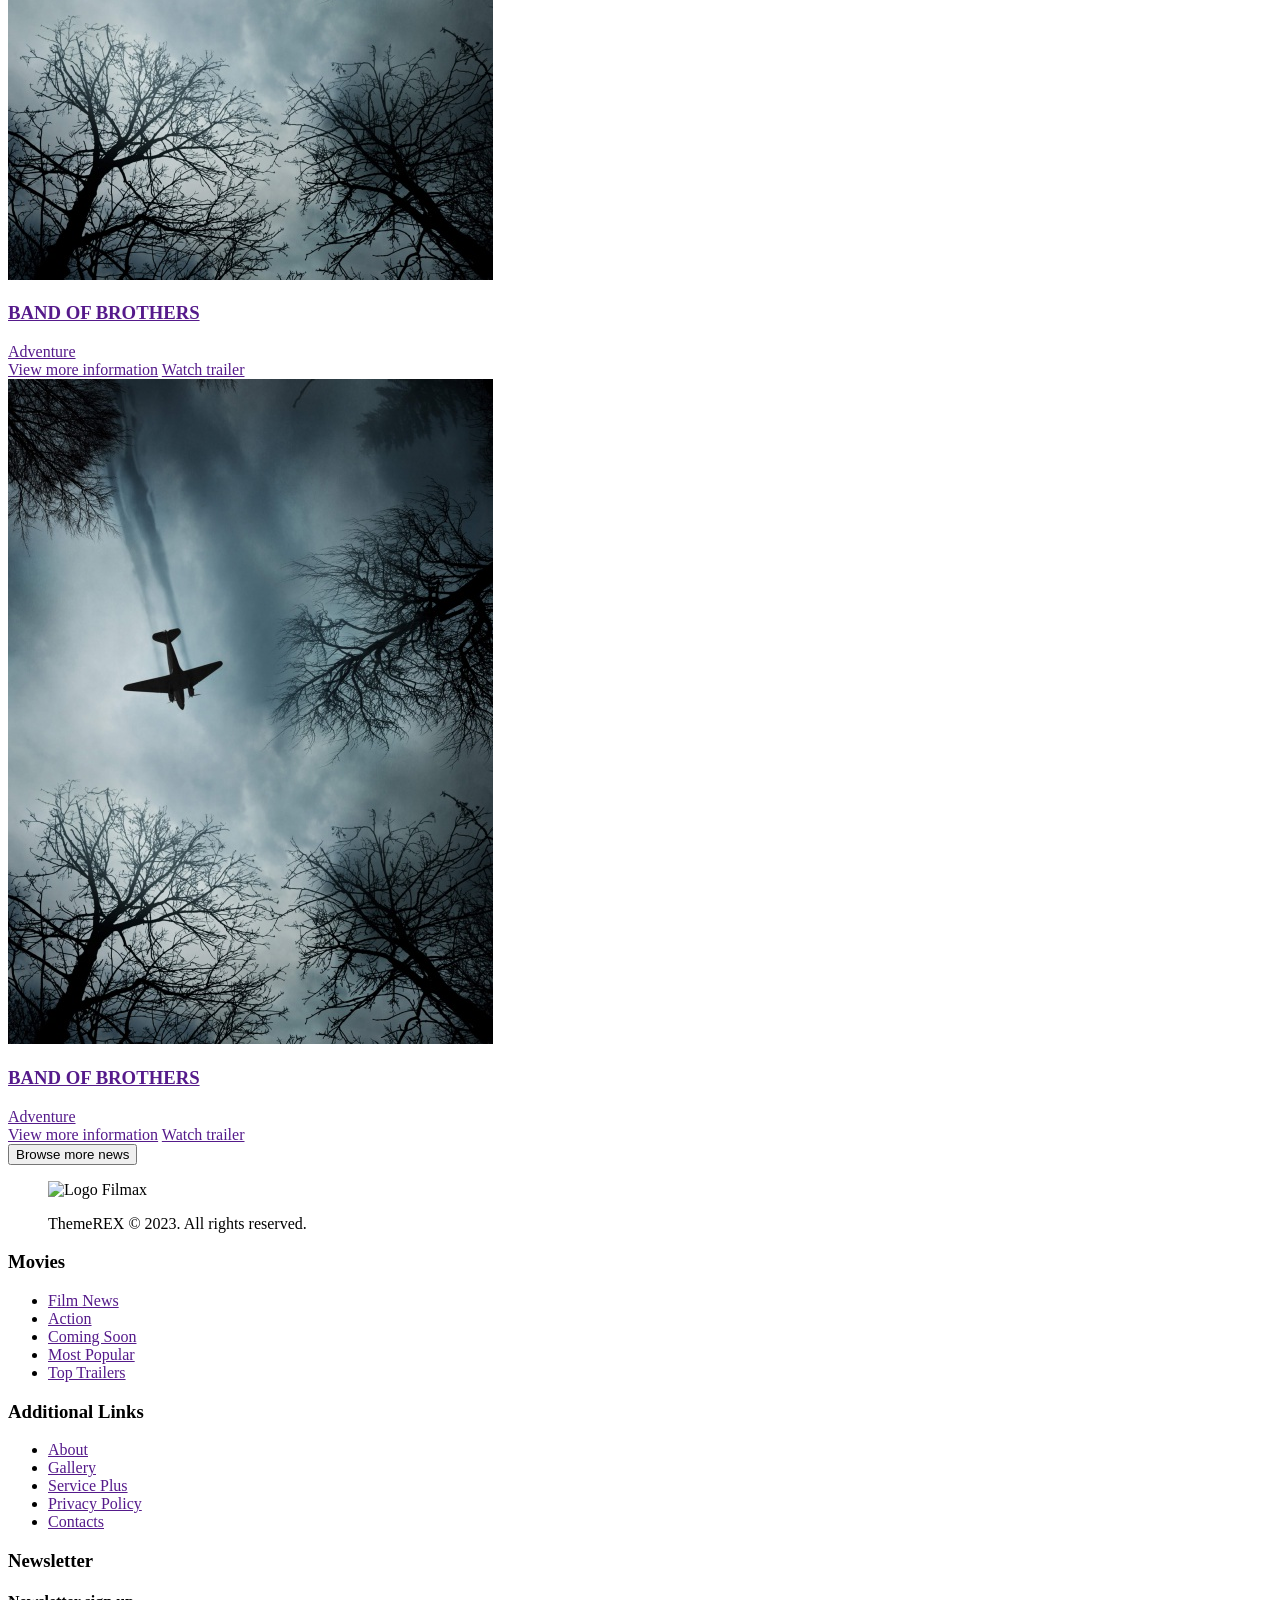
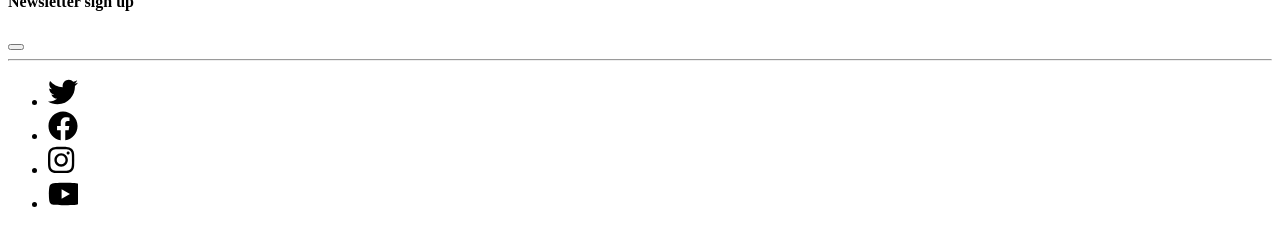
==== commit 3ee8dc94: "comienzo css + reset.css" ====
--- a/HTML/index.html
+++ b/HTML/index.html
@@ -5,11 +5,14 @@
     <meta name="viewport" content="width=device-width, initial-scale=1.0">
     <title>FILMAX</title>
     <link rel="stylesheet" href="styles.css">
+    <style>
+        @import url('https://fonts.googleapis.com/css2?family=Work+Sans:wght@200;400;700&display=swap');
+      </style>
     
 </head>
 <body>
-    <header>
-            <img src="https://filmax.themerex.net/wp-content/uploads/2017/12/logo-1x.png" alt="Logo Filmax">
+    <header class="header">
+        <img src="https://filmax.themerex.net/wp-content/uploads/2017/12/logo-1x.png" alt="Logo Filmax">
         <nav class="nav-layout-box">
             <ul>
                 <li>
@@ -39,29 +42,32 @@
                 </li>
             </ul>
         </nav>
-        
+        <section class="header-derecha">
             <search>
                 <button class="icon-outlined">
                     <svg xmlns="http://www.w3.org/2000/svg" height="1em" viewBox="0 0 512 512"><path d="M416 208c0 45.9-14.9 88.3-40 122.7L502.6 457.4c12.5 12.5 12.5 32.8 0 45.3s-32.8 12.5-45.3 0L330.7 376c-34.4 25.2-76.8 40-122.7 40C93.1 416 0 322.9 0 208S93.1 0 208 0S416 93.1 416 208zM208 352a144 144 0 1 0 0-288 144 144 0 1 0 0 288z"/></svg>    
                 </button>
             </search>
-            <span></span>
+            <span>|</span>
         
-        <nav>
-            <ul>
-                <li>
-                    <a href=""><svg xmlns="http://www.w3.org/2000/svg" width="30px" viewBox="0 0 512 512" ><path d="M459.37 151.716c.325 4.548.325 9.097.325 13.645 0 138.72-105.583 298.558-298.558 298.558-59.452 0-114.68-17.219-161.137-47.106 8.447.974 16.568 1.299 25.34 1.299 49.055 0 94.213-16.568 130.274-44.832-46.132-.975-84.792-31.188-98.112-72.772 6.498.974 12.995 1.624 19.818 1.624 9.421 0 18.843-1.3 27.614-3.573-48.081-9.747-84.143-51.98-84.143-102.985v-1.299c13.969 7.797 30.214 12.67 47.431 13.319-28.264-18.843-46.781-51.005-46.781-87.391 0-19.492 5.197-37.36 14.294-52.954 51.655 63.675 129.3 105.258 216.365 109.807-1.624-7.797-2.599-15.918-2.599-24.04 0-57.828 46.782-104.934 104.934-104.934 30.213 0 57.502 12.67 76.67 33.137 23.715-4.548 46.456-13.32 66.599-25.34-7.798 24.366-24.366 44.833-46.132 57.827 21.117-2.273 41.584-8.122 60.426-16.243-14.292 20.791-32.161 39.308-52.628 54.253z"/></svg></a>
-                </li>
-                <li>
-                    <a href=""><svg xmlns="http://www.w3.org/2000/svg" width="30px" viewBox="0 0 512 512" ><path d="M504 256C504 119 393 8 256 8S8 119 8 256c0 123.78 90.69 226.38 209.25 245V327.69h-63V256h63v-54.64c0-62.15 37-96.48 93.67-96.48 27.14 0 55.52 4.84 55.52 4.84v61h-31.28c-30.8 0-40.41 19.12-40.41 38.73V256h68.78l-11 71.69h-57.78V501C413.31 482.38 504 379.78 504 256z"/></svg></a>
-                </li>
-                <li>
-                    <a href=""><svg xmlns="http://www.w3.org/2000/svg" width="30px" viewBox="0 0 512 512" ><path d="M224.1 141c-63.6 0-114.9 51.3-114.9 114.9s51.3 114.9 114.9 114.9S339 319.5 339 255.9 287.7 141 224.1 141zm0 189.6c-41.1 0-74.7-33.5-74.7-74.7s33.5-74.7 74.7-74.7 74.7 33.5 74.7 74.7-33.6 74.7-74.7 74.7zm146.4-194.3c0 14.9-12 26.8-26.8 26.8-14.9 0-26.8-12-26.8-26.8s12-26.8 26.8-26.8 26.8 12 26.8 26.8zm76.1 27.2c-1.7-35.9-9.9-67.7-36.2-93.9-26.2-26.2-58-34.4-93.9-36.2-37-2.1-147.9-2.1-184.9 0-35.8 1.7-67.6 9.9-93.9 36.1s-34.4 58-36.2 93.9c-2.1 37-2.1 147.9 0 184.9 1.7 35.9 9.9 67.7 36.2 93.9s58 34.4 93.9 36.2c37 2.1 147.9 2.1 184.9 0 35.9-1.7 67.7-9.9 93.9-36.2 26.2-26.2 34.4-58 36.2-93.9 2.1-37 2.1-147.8 0-184.8zM398.8 388c-7.8 19.6-22.9 34.7-42.6 42.6-29.5 11.7-99.5 9-132.1 9s-102.7 2.6-132.1-9c-19.6-7.8-34.7-22.9-42.6-42.6-11.7-29.5-9-99.5-9-132.1s-2.6-102.7 9-132.1c7.8-19.6 22.9-34.7 42.6-42.6 29.5-11.7 99.5-9 132.1-9s102.7-2.6 132.1 9c19.6 7.8 34.7 22.9 42.6 42.6 11.7 29.5 9 99.5 9 132.1s2.7 102.7-9 132.1z"/></svg></a>
-                </li>
-                <li>
-                    <a href=""><svg xmlns="http://www.w3.org/2000/svg" width="30px" viewBox="0 0 512 512" ><path d="M549.655 124.083c-6.281-23.65-24.787-42.276-48.284-48.597C458.781 64 288 64 288 64S117.22 64 74.629 75.486c-23.497 6.322-42.003 24.947-48.284 48.597-11.412 42.867-11.412 132.305-11.412 132.305s0 89.438 11.412 132.305c6.281 23.65 24.787 41.5 48.284 47.821C117.22 448 288 448 288 448s170.78 0 213.371-11.486c23.497-6.321 42.003-24.171 48.284-47.821 11.412-42.867 11.412-132.305 11.412-132.305s0-89.438-11.412-132.305zm-317.51 213.508V175.185l142.739 81.205-142.739 81.201z"/></svg></a>    
-                </li>
-        </nav>
+        <nav class="redes-sociales1">
+            <ul>
+                <li>
+                    <a href=""><svg xmlns="http://www.w3.org/2000/svg" width="30px" viewBox="0 0 512 512" fill="#ffffff"><path d="M459.37 151.716c.325 4.548.325 9.097.325 13.645 0 138.72-105.583 298.558-298.558 298.558-59.452 0-114.68-17.219-161.137-47.106 8.447.974 16.568 1.299 25.34 1.299 49.055 0 94.213-16.568 130.274-44.832-46.132-.975-84.792-31.188-98.112-72.772 6.498.974 12.995 1.624 19.818 1.624 9.421 0 18.843-1.3 27.614-3.573-48.081-9.747-84.143-51.98-84.143-102.985v-1.299c13.969 7.797 30.214 12.67 47.431 13.319-28.264-18.843-46.781-51.005-46.781-87.391 0-19.492 5.197-37.36 14.294-52.954 51.655 63.675 129.3 105.258 216.365 109.807-1.624-7.797-2.599-15.918-2.599-24.04 0-57.828 46.782-104.934 104.934-104.934 30.213 0 57.502 12.67 76.67 33.137 23.715-4.548 46.456-13.32 66.599-25.34-7.798 24.366-24.366 44.833-46.132 57.827 21.117-2.273 41.584-8.122 60.426-16.243-14.292 20.791-32.161 39.308-52.628 54.253z"/></svg></a>
+                </li>
+                <li>
+                    <a href=""><svg xmlns="http://www.w3.org/2000/svg" width="30px" viewBox="0 0 512 512" fill="#ffffff"><path d="M504 256C504 119 393 8 256 8S8 119 8 256c0 123.78 90.69 226.38 209.25 245V327.69h-63V256h63v-54.64c0-62.15 37-96.48 93.67-96.48 27.14 0 55.52 4.84 55.52 4.84v61h-31.28c-30.8 0-40.41 19.12-40.41 38.73V256h68.78l-11 71.69h-57.78V501C413.31 482.38 504 379.78 504 256z"/></svg></a>
+                </li>
+                <li>
+                    <a href=""><svg xmlns="http://www.w3.org/2000/svg" width="30px" viewBox="0 0 512 512" fill="#ffffff"><path d="M224.1 141c-63.6 0-114.9 51.3-114.9 114.9s51.3 114.9 114.9 114.9S339 319.5 339 255.9 287.7 141 224.1 141zm0 189.6c-41.1 0-74.7-33.5-74.7-74.7s33.5-74.7 74.7-74.7 74.7 33.5 74.7 74.7-33.6 74.7-74.7 74.7zm146.4-194.3c0 14.9-12 26.8-26.8 26.8-14.9 0-26.8-12-26.8-26.8s12-26.8 26.8-26.8 26.8 12 26.8 26.8zm76.1 27.2c-1.7-35.9-9.9-67.7-36.2-93.9-26.2-26.2-58-34.4-93.9-36.2-37-2.1-147.9-2.1-184.9 0-35.8 1.7-67.6 9.9-93.9 36.1s-34.4 58-36.2 93.9c-2.1 37-2.1 147.9 0 184.9 1.7 35.9 9.9 67.7 36.2 93.9s58 34.4 93.9 36.2c37 2.1 147.9 2.1 184.9 0 35.9-1.7 67.7-9.9 93.9-36.2 26.2-26.2 34.4-58 36.2-93.9 2.1-37 2.1-147.8 0-184.8zM398.8 388c-7.8 19.6-22.9 34.7-42.6 42.6-29.5 11.7-99.5 9-132.1 9s-102.7 2.6-132.1-9c-19.6-7.8-34.7-22.9-42.6-42.6-11.7-29.5-9-99.5-9-132.1s-2.6-102.7 9-132.1c7.8-19.6 22.9-34.7 42.6-42.6 29.5-11.7 99.5-9 132.1-9s102.7-2.6 132.1 9c19.6 7.8 34.7 22.9 42.6 42.6 11.7 29.5 9 99.5 9 132.1s2.7 102.7-9 132.1z"/></svg></a>
+                </li>
+                <li>
+                    <a href=""><svg xmlns="http://www.w3.org/2000/svg" width="30px" viewBox="0 0 512 512" fill="#ffffff"><path d="M549.655 124.083c-6.281-23.65-24.787-42.276-48.284-48.597C458.781 64 288 64 288 64S117.22 64 74.629 75.486c-23.497 6.322-42.003 24.947-48.284 48.597-11.412 42.867-11.412 132.305-11.412 132.305s0 89.438 11.412 132.305c6.281 23.65 24.787 41.5 48.284 47.821C117.22 448 288 448 288 448s170.78 0 213.371-11.486c23.497-6.321 42.003-24.171 48.284-47.821 11.412-42.867 11.412-132.305 11.412-132.305s0-89.438-11.412-132.305zm-317.51 213.508V175.185l142.739 81.205-142.739 81.201z"/></svg></a>    
+                </li>
+        </nav>
+
+        </section>
+            
     </header>
     <main>
         <section class="news">
--- a/HTML/styles.css
+++ b/HTML/styles.css
@@ -0,0 +1,58 @@
+:root {
+    margin: 0;
+    box-sizing: border-box;
+}
+
+.header {
+    background-color: #0B173B;
+    display: flex;
+    flex-flow: row wrap;
+    justify-content: space-between;
+    align-items: center;
+    padding: 2rem;
+}
+
+.header-derecha {
+    display: flex;
+    flex-flow: row wrap;
+    justify-content: space-around;
+    align-items: center;
+    padding: 1rem;
+}
+
+.icon-outlined {
+   margin: 0;
+   align-self: center;
+   justify-self: center;
+    
+}
+
+.nav-layout-box ul {
+display: flex;
+flex-flow: row wrap;
+align-items: center;
+justify-content: center;
+list-style-type: none;
+font-family: 'Work Sans', sans-serif;
+
+
+}
+
+.nav-layout-box ul li a {
+    justify-self:center;
+    align-self: center;
+    gap: 2rem;
+    margin: 6rem;
+    text-decoration: none;
+    color: #BDBDBD;
+}
+
+.redes-sociales1 ul {
+display: flex;
+flex-flow: row wrap;
+align-items: center;
+justify-content: space-evenly;
+list-style-type: none;
+gap: 1rem;
+
+}
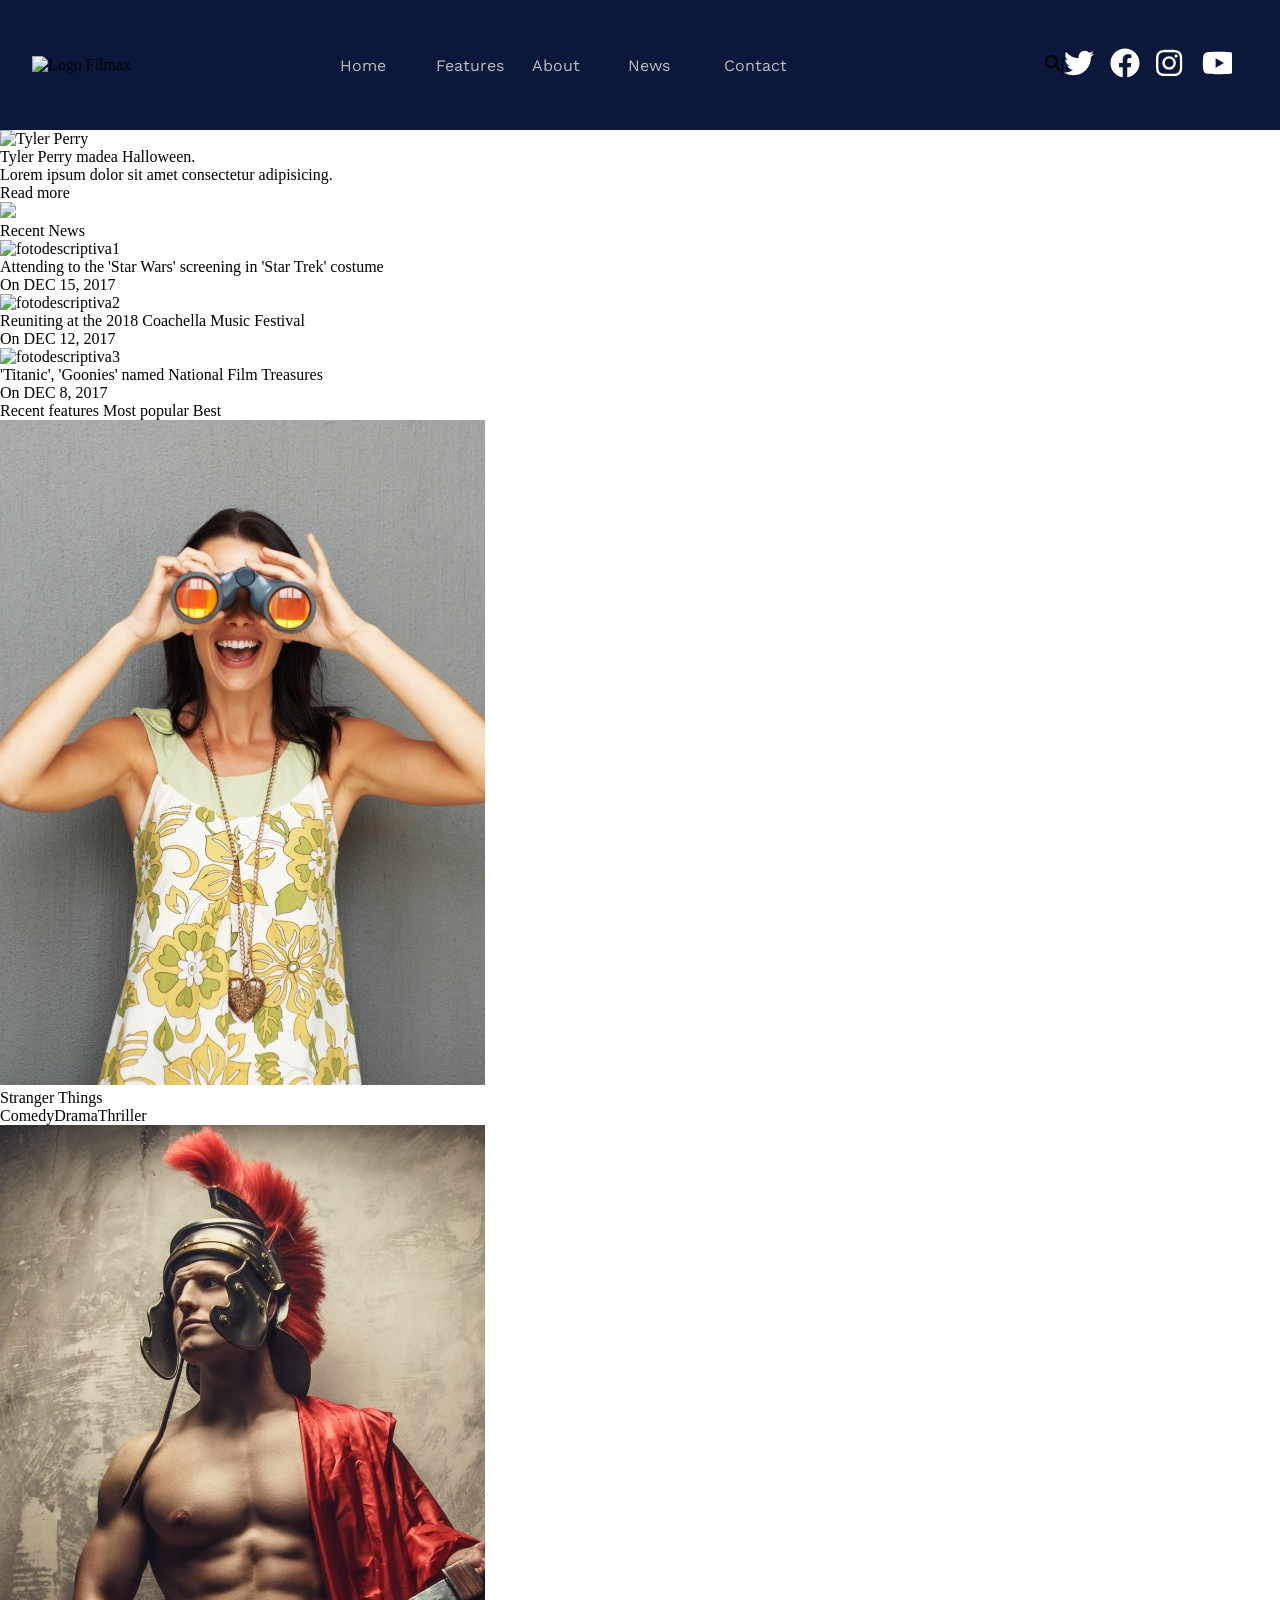
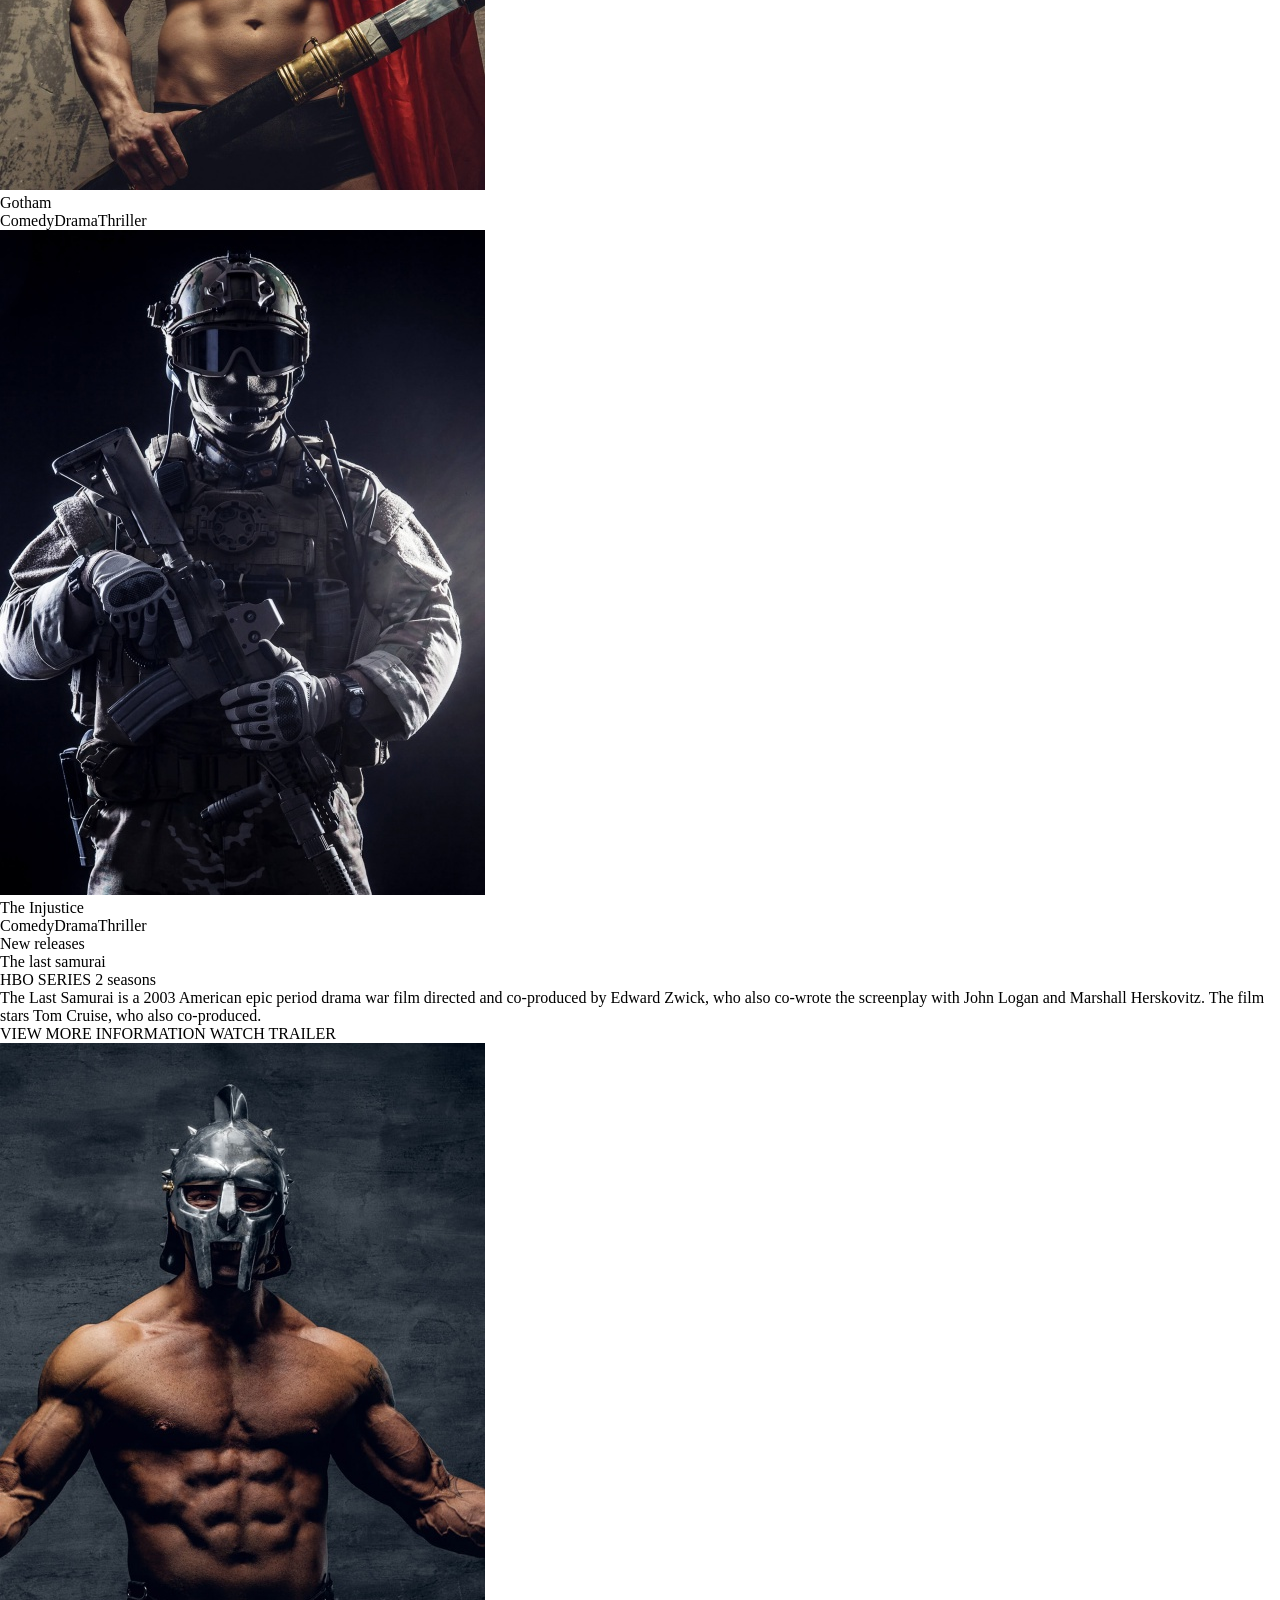
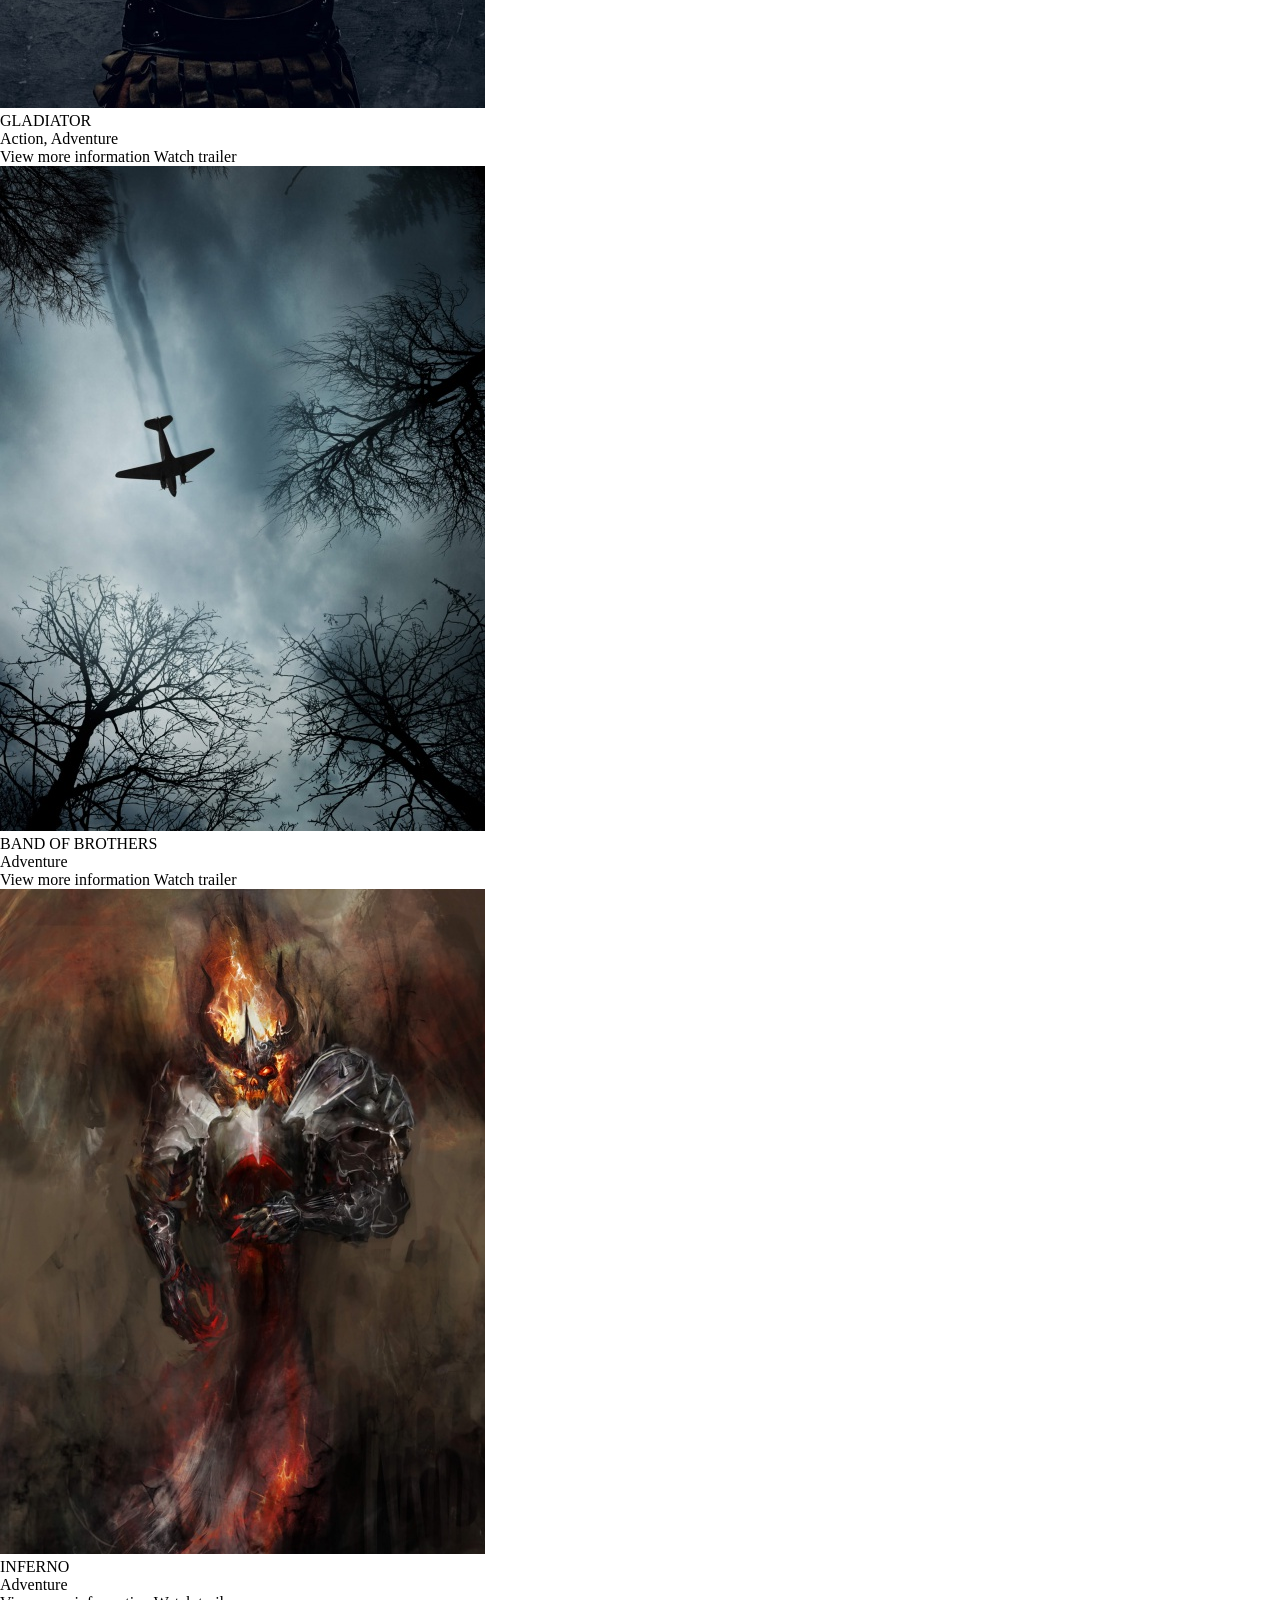
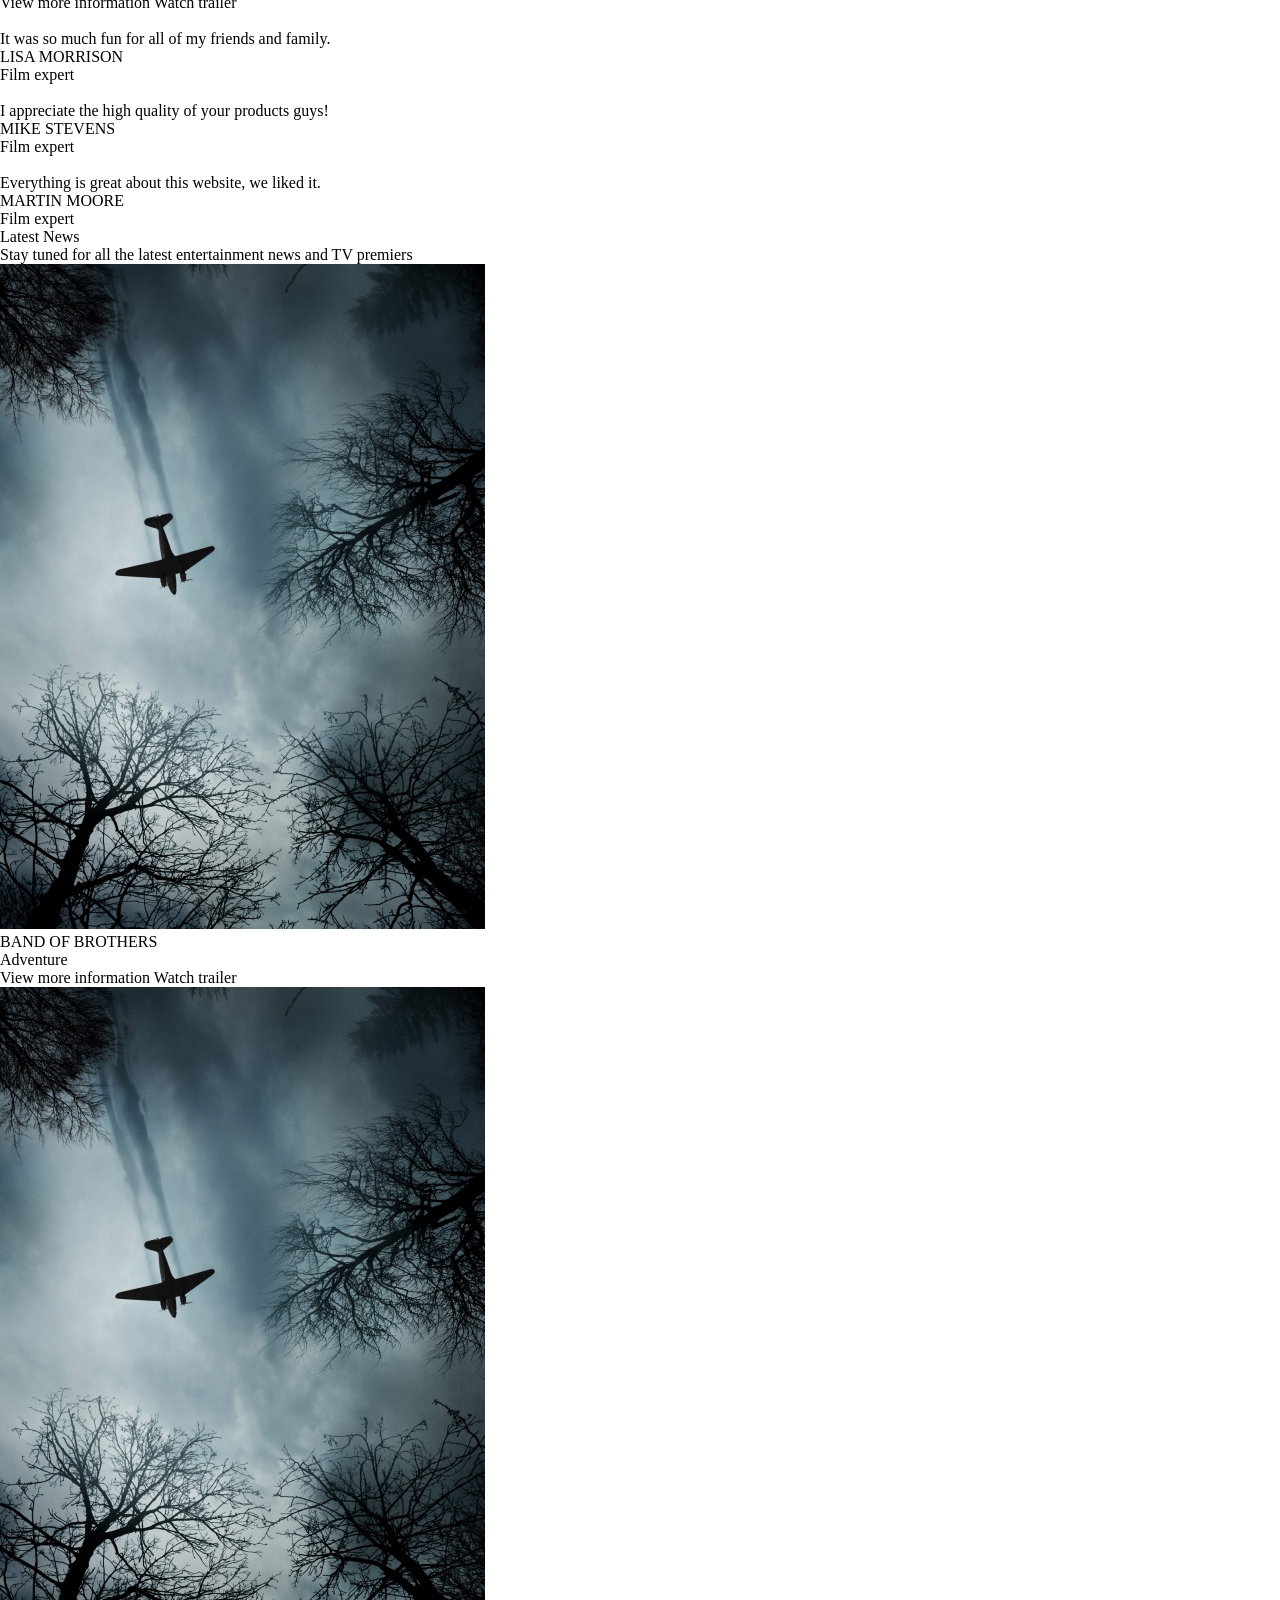
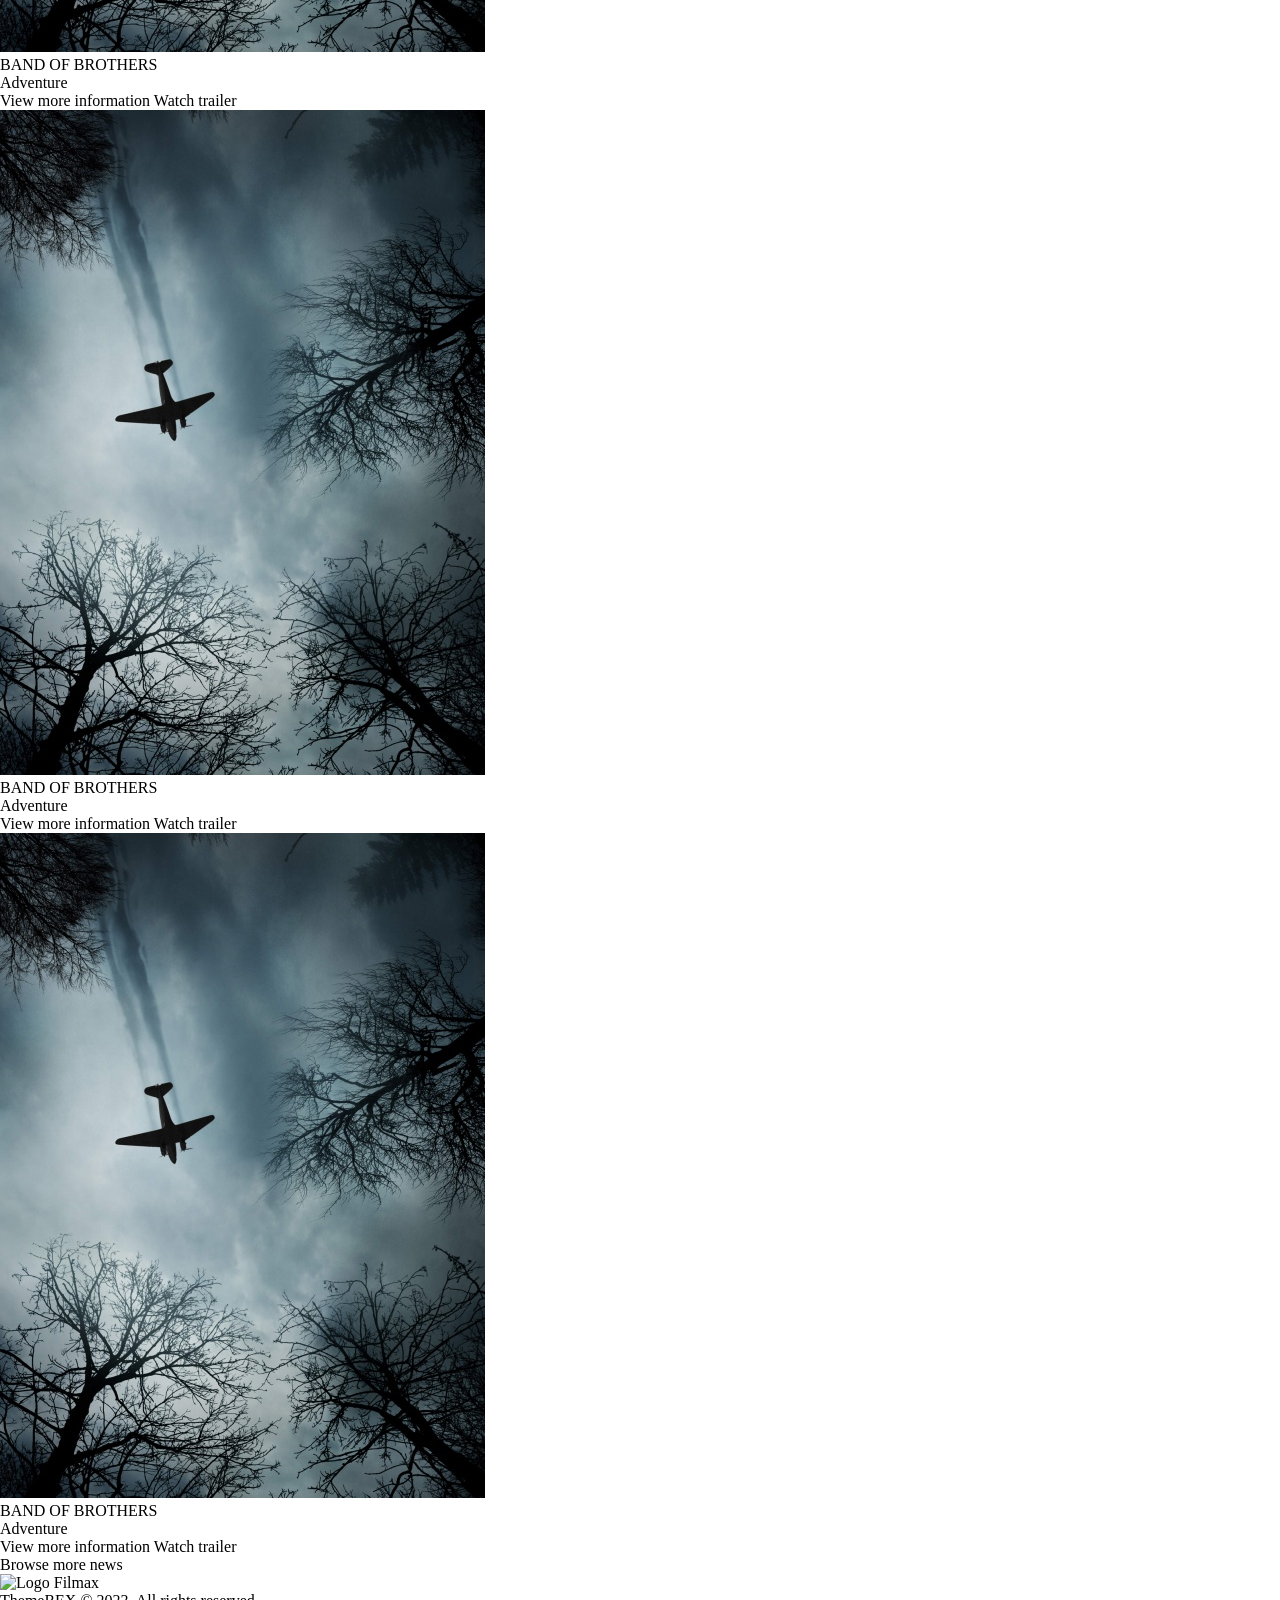
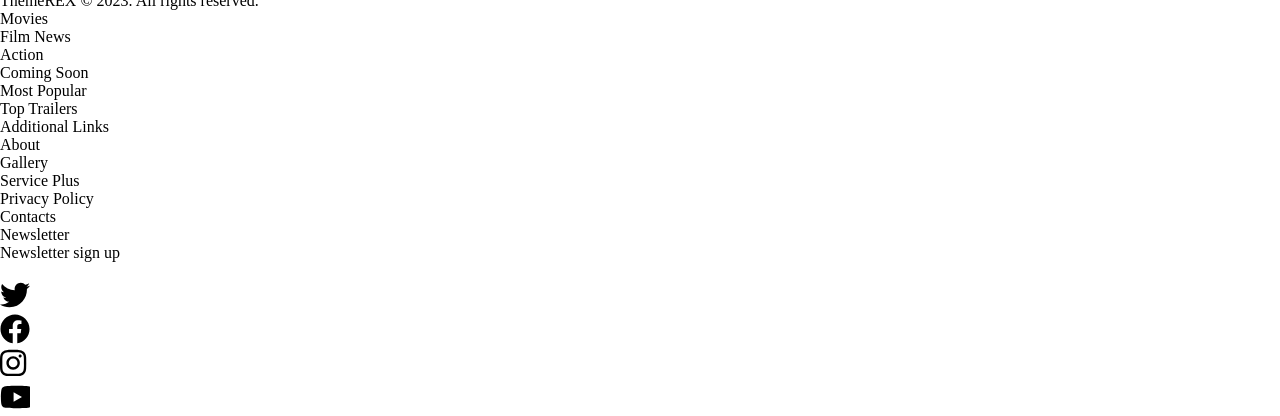
==== commit e777e146: "enlace reset.css con html" ====
--- a/HTML/index.html
+++ b/HTML/index.html
@@ -5,6 +5,7 @@
     <meta name="viewport" content="width=device-width, initial-scale=1.0">
     <title>FILMAX</title>
     <link rel="stylesheet" href="styles.css">
+    <link rel="stylesheet" href="reset.css">
     <style>
         @import url('https://fonts.googleapis.com/css2?family=Work+Sans:wght@200;400;700&display=swap');
       </style>
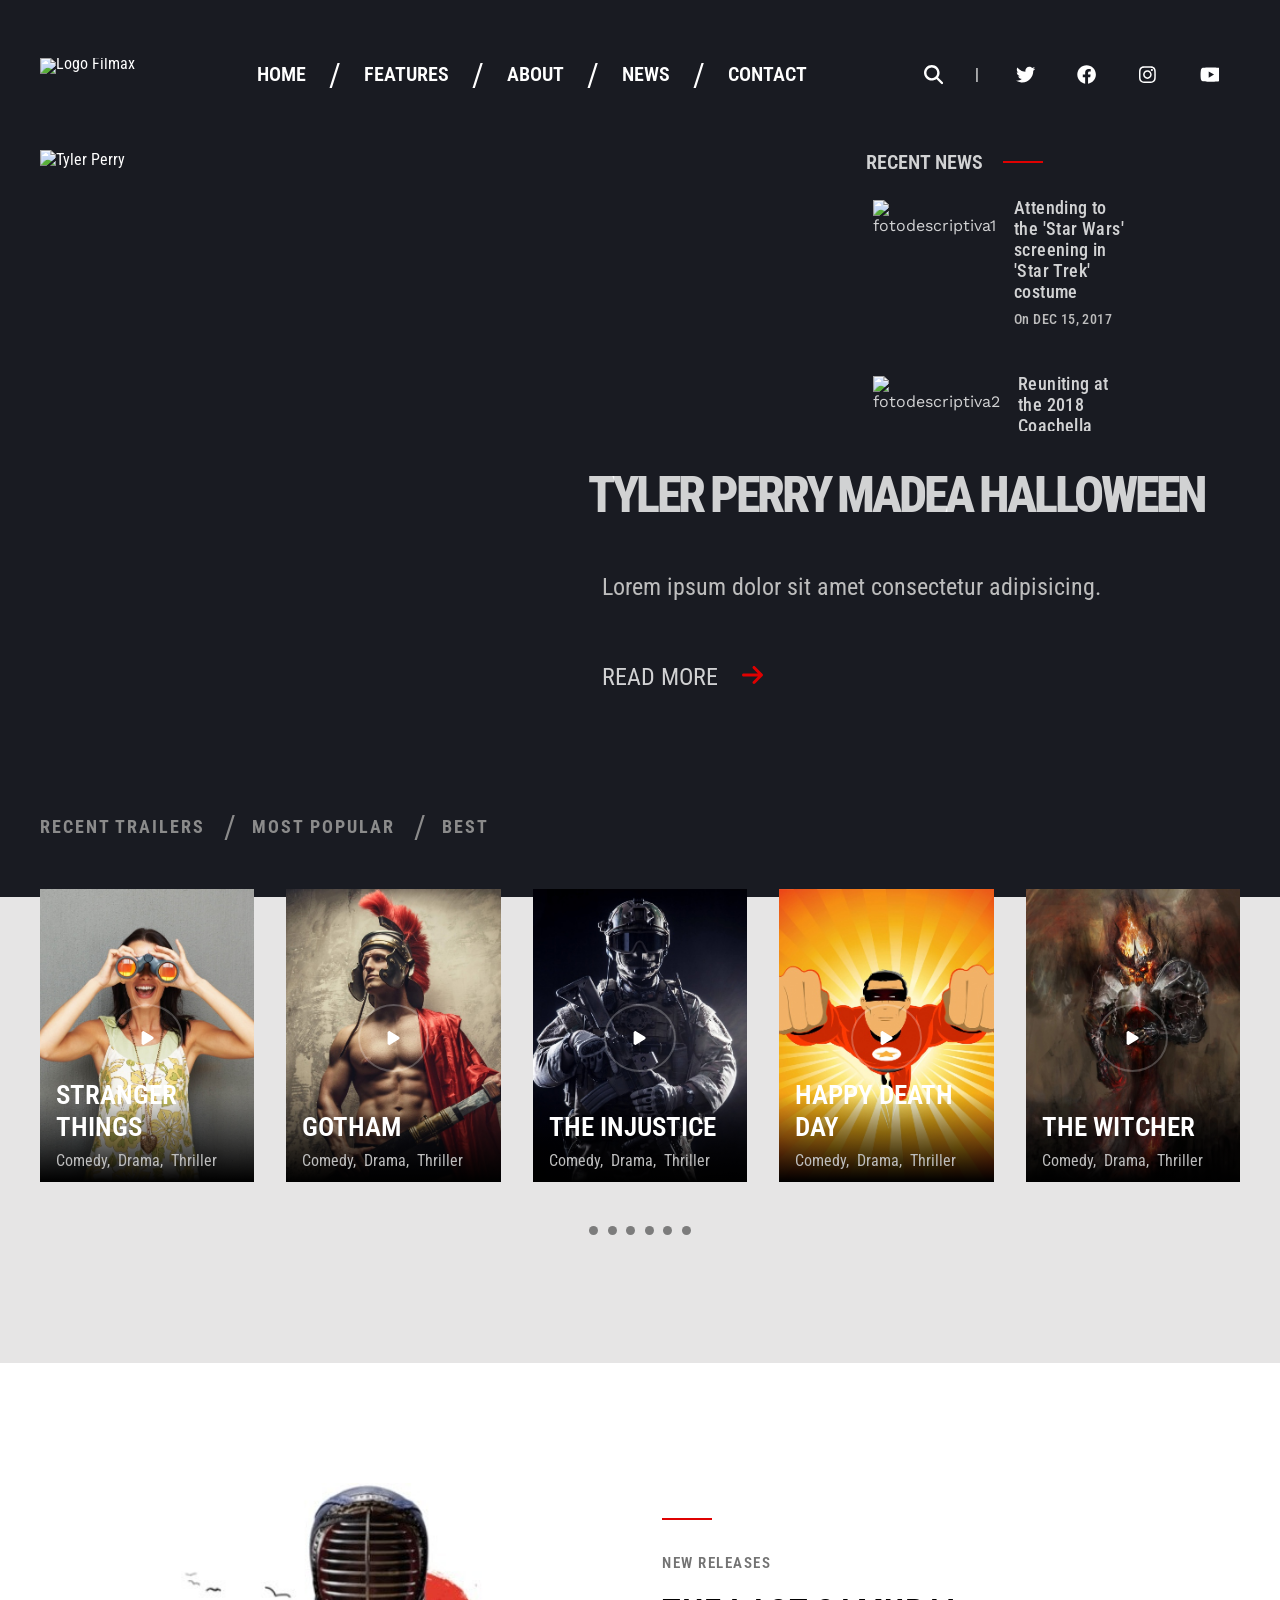
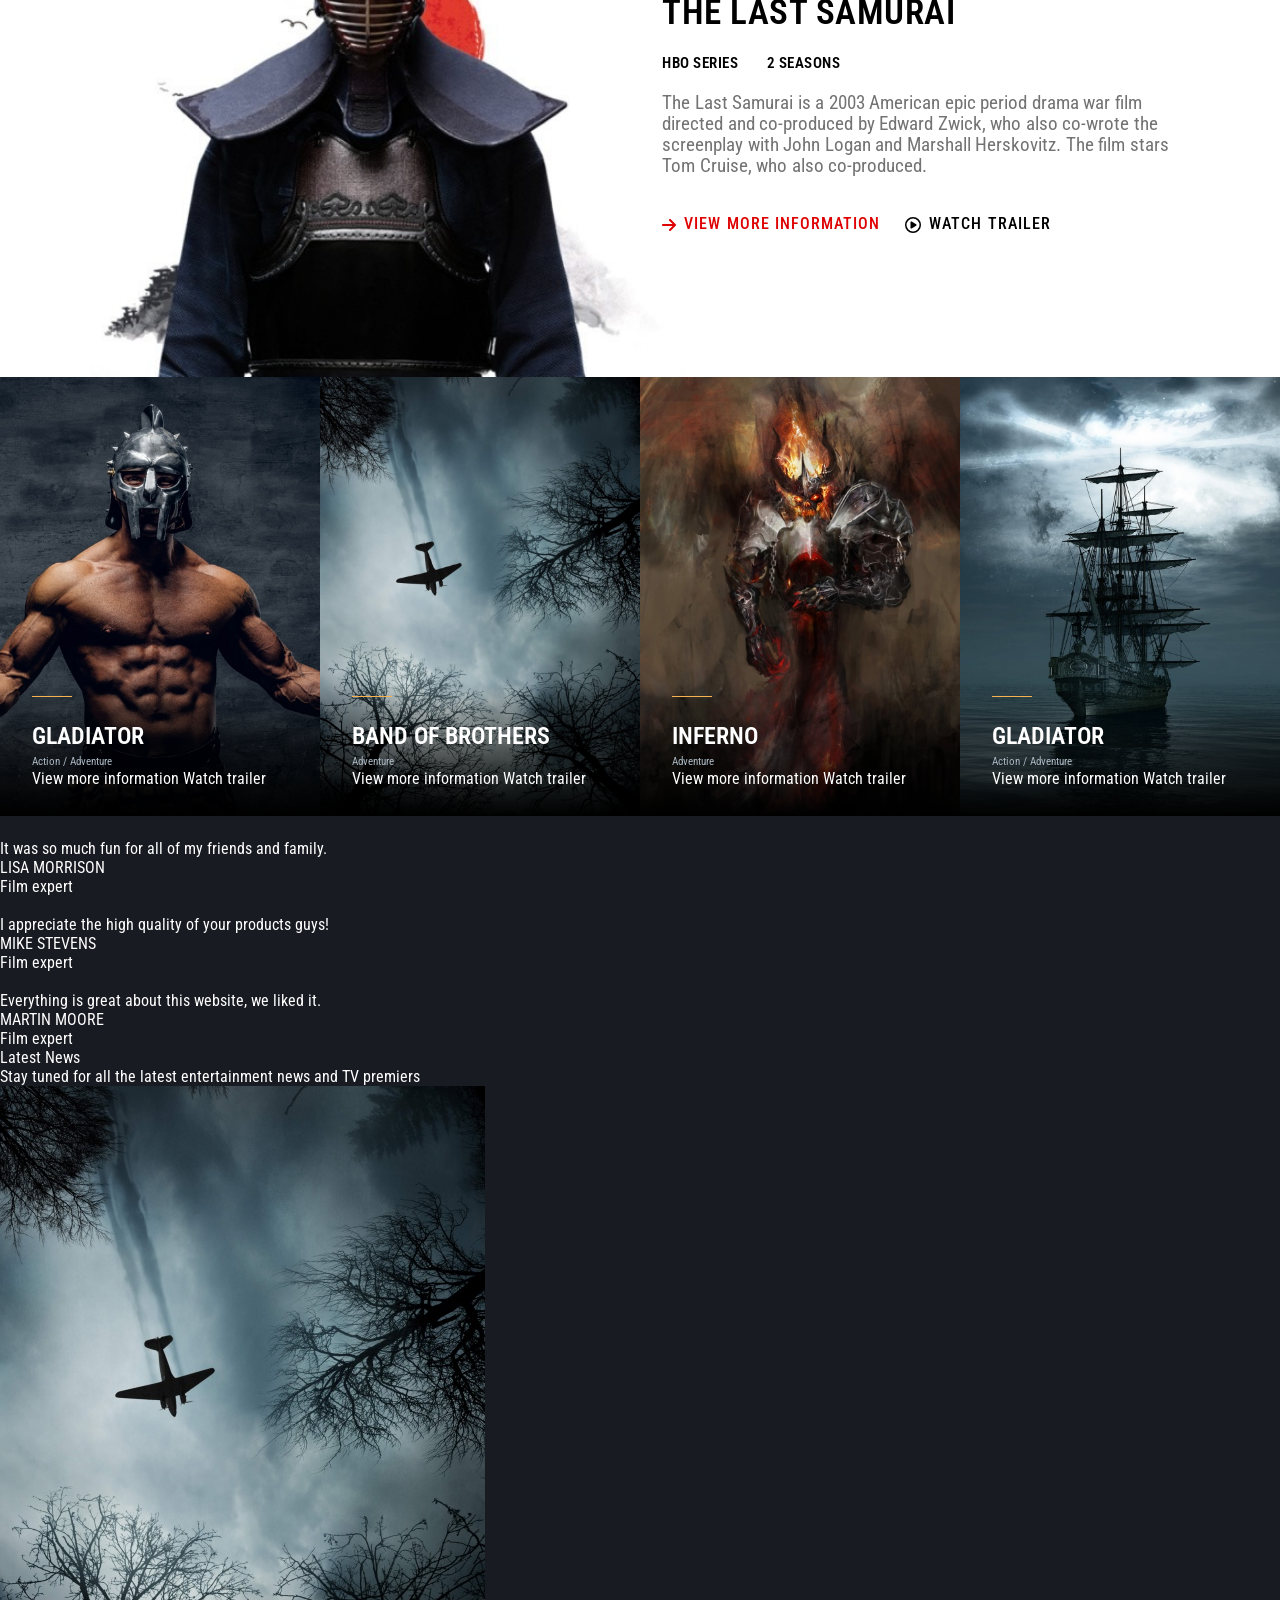
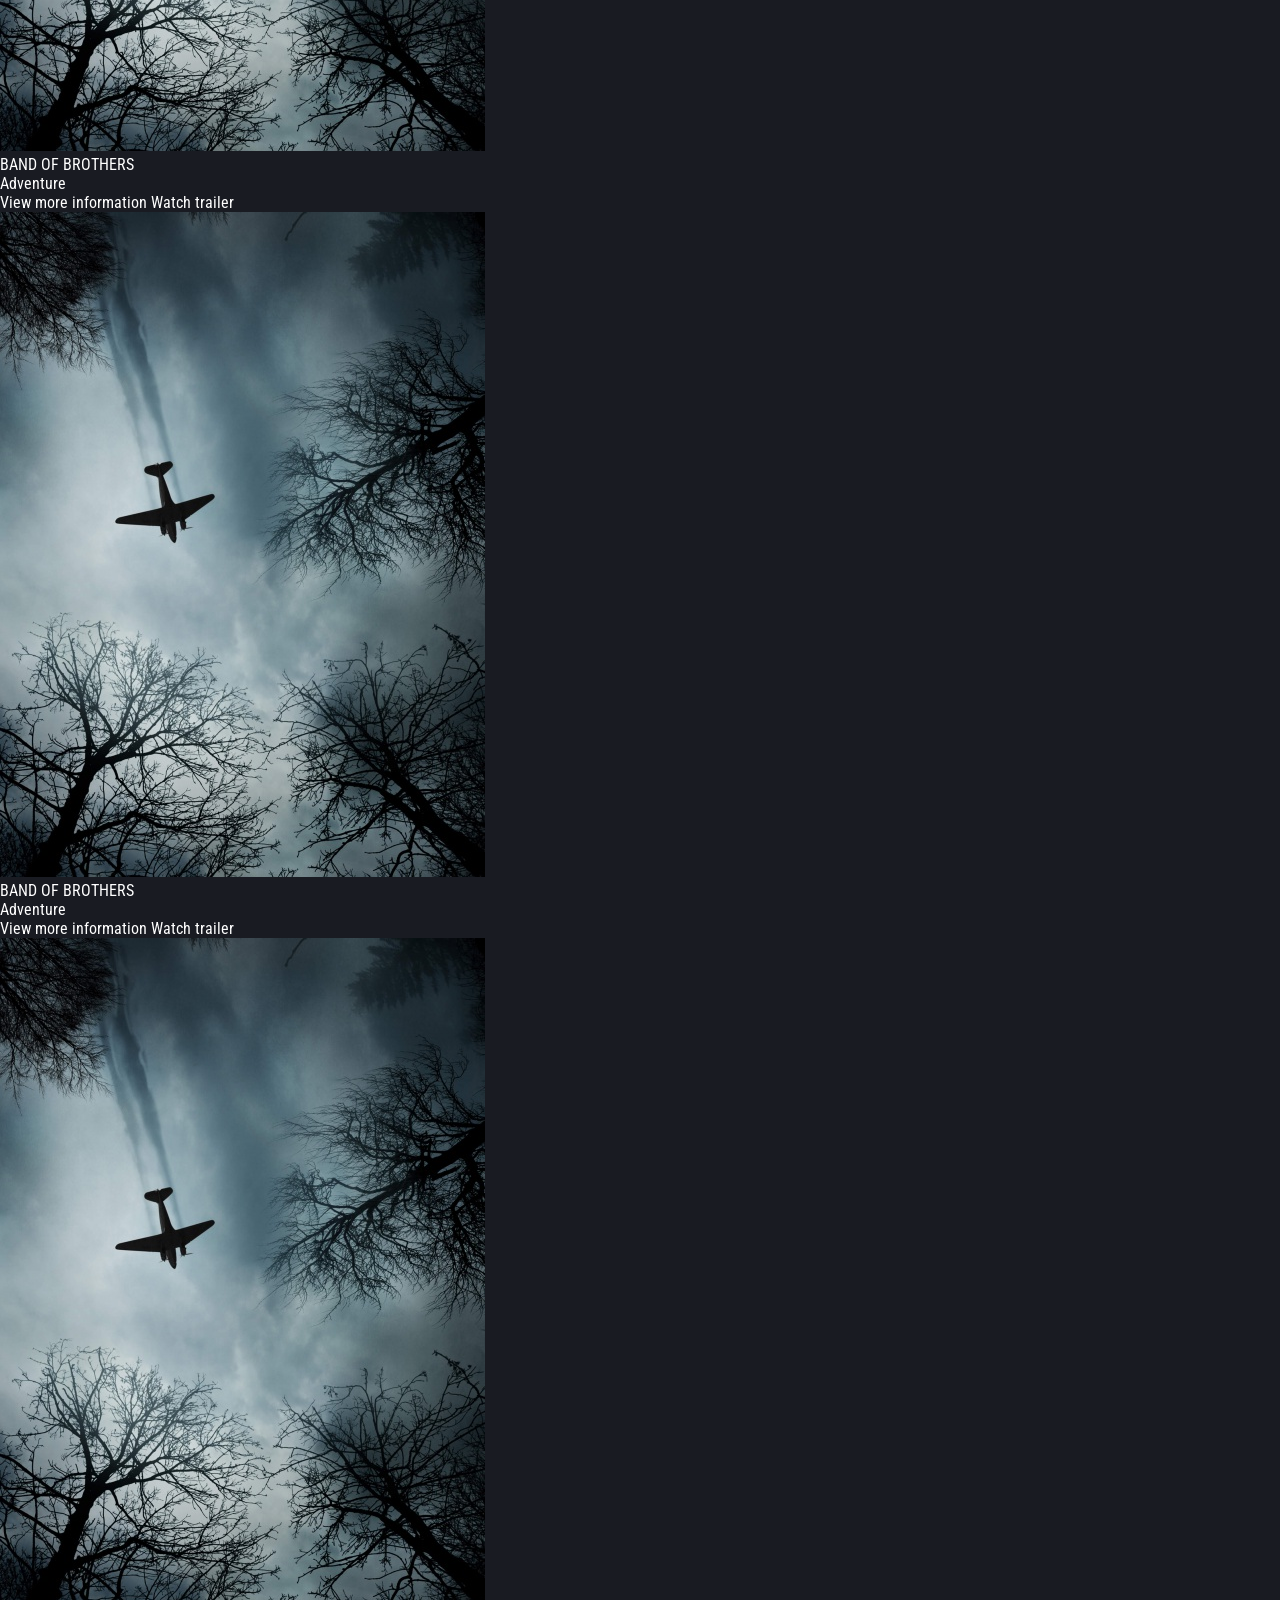
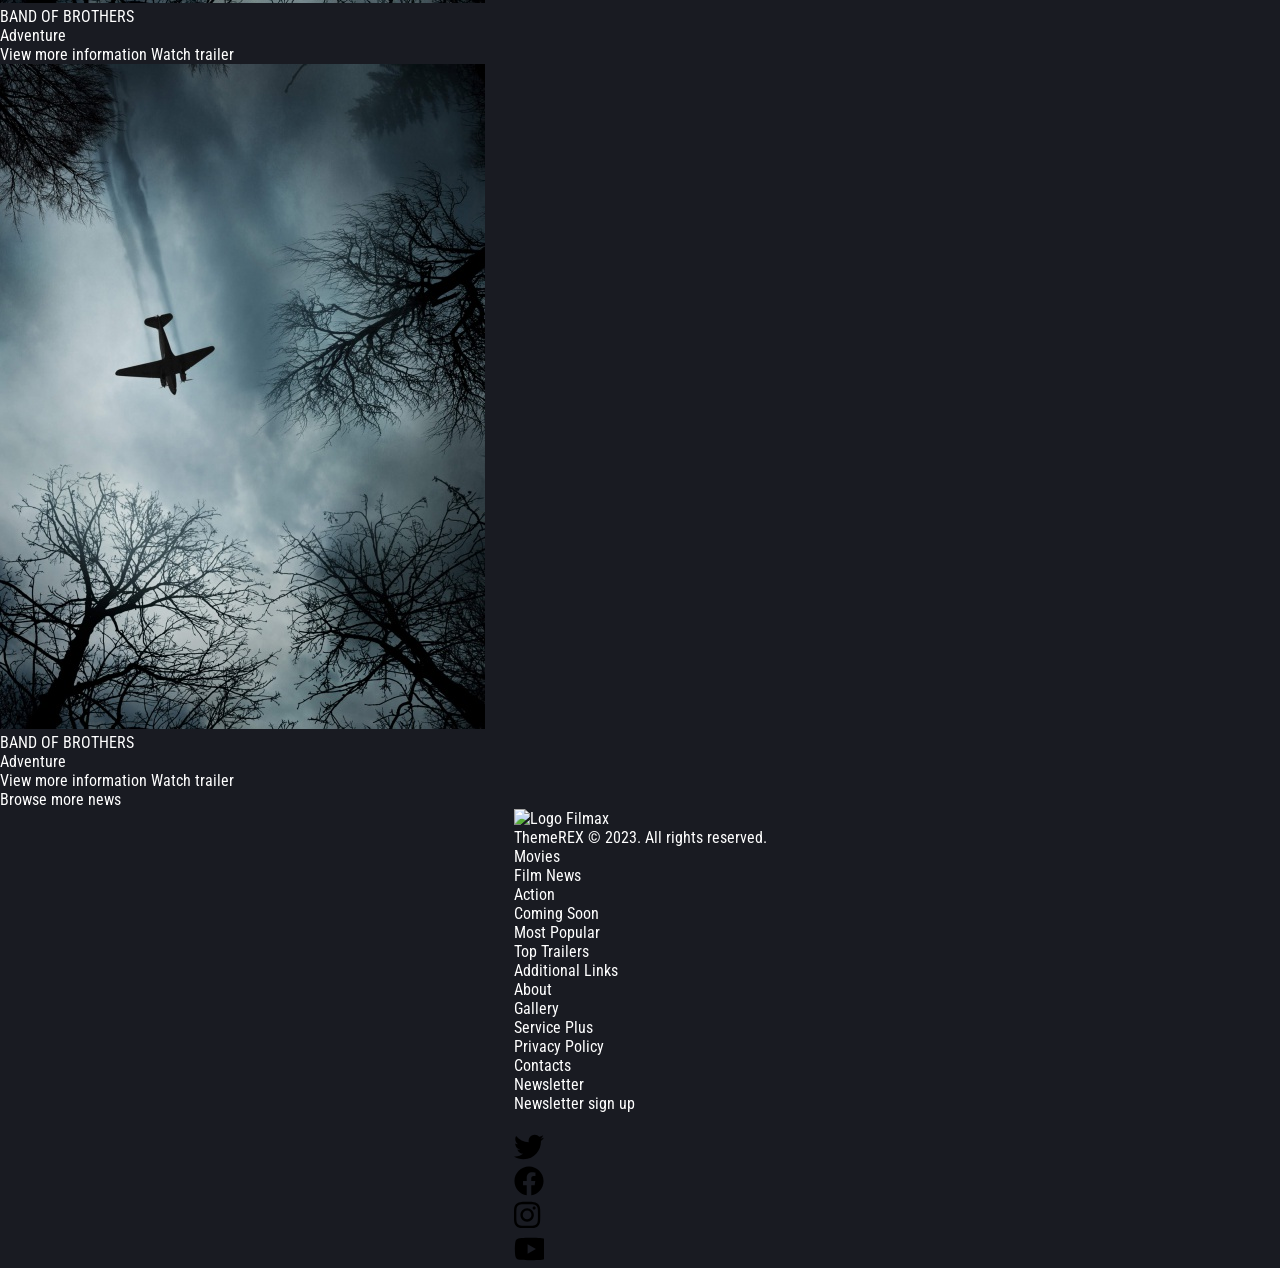
==== commit 2c295815: "1" ====
--- a/HTML/index.html
+++ b/HTML/index.html
@@ -1,304 +1,557 @@
 <!DOCTYPE html>
 <html lang="es">
+
 <head>
-    <meta charset="UTF-8">
-    <meta name="viewport" content="width=device-width, initial-scale=1.0">
+    <meta charset="UTF-8" />
+    <meta name="viewport" content="width=device-width, initial-scale=1.0" />
     <title>FILMAX</title>
-    <link rel="stylesheet" href="styles.css">
-    <link rel="stylesheet" href="reset.css">
+    <link rel="stylesheet" href="styles.css" />
+    <link rel="stylesheet" href="reset.css" />
     <style>
-        @import url('https://fonts.googleapis.com/css2?family=Work+Sans:wght@200;400;700&display=swap');
-      </style>
-    
+        @import url('https://fonts.googleapis.com/css2?family=Roboto+Condensed:ital,wght@0,400;0,700;1,300&family=Work+Sans:wght@200;400;700&display=swap');
+    </style>
+
 </head>
+
 <body>
-    <header class="header">
-        <img src="https://filmax.themerex.net/wp-content/uploads/2017/12/logo-1x.png" alt="Logo Filmax">
-        <nav class="nav-layout-box">
-            <ul>
-                <li>
-                    <a href="">
-                        <h3>Home</h3>
-                    </a>    
-                </li>
-                <li>
-                    <a href="">
-                        <h3>Features</h3>
-                    </a>    
-                </li>
-                <li>
-                    <a href="">
-                        <h3>About</h3>
-                    </a>    
-                </li>
-                <li>
-                    <a href="">
-                        <h3>News</h3>
-                    </a>    
-                </li>
-                <li>
-                    <a href="">
-                        <h3>Contact</h3>
-                    </a>    
-                </li>
-            </ul>
-        </nav>
-        <section class="header-derecha">
-            <search>
-                <button class="icon-outlined">
-                    <svg xmlns="http://www.w3.org/2000/svg" height="1em" viewBox="0 0 512 512"><path d="M416 208c0 45.9-14.9 88.3-40 122.7L502.6 457.4c12.5 12.5 12.5 32.8 0 45.3s-32.8 12.5-45.3 0L330.7 376c-34.4 25.2-76.8 40-122.7 40C93.1 416 0 322.9 0 208S93.1 0 208 0S416 93.1 416 208zM208 352a144 144 0 1 0 0-288 144 144 0 1 0 0 288z"/></svg>    
-                </button>
-            </search>
-            <span>|</span>
-        
-        <nav class="redes-sociales1">
-            <ul>
-                <li>
-                    <a href=""><svg xmlns="http://www.w3.org/2000/svg" width="30px" viewBox="0 0 512 512" fill="#ffffff"><path d="M459.37 151.716c.325 4.548.325 9.097.325 13.645 0 138.72-105.583 298.558-298.558 298.558-59.452 0-114.68-17.219-161.137-47.106 8.447.974 16.568 1.299 25.34 1.299 49.055 0 94.213-16.568 130.274-44.832-46.132-.975-84.792-31.188-98.112-72.772 6.498.974 12.995 1.624 19.818 1.624 9.421 0 18.843-1.3 27.614-3.573-48.081-9.747-84.143-51.98-84.143-102.985v-1.299c13.969 7.797 30.214 12.67 47.431 13.319-28.264-18.843-46.781-51.005-46.781-87.391 0-19.492 5.197-37.36 14.294-52.954 51.655 63.675 129.3 105.258 216.365 109.807-1.624-7.797-2.599-15.918-2.599-24.04 0-57.828 46.782-104.934 104.934-104.934 30.213 0 57.502 12.67 76.67 33.137 23.715-4.548 46.456-13.32 66.599-25.34-7.798 24.366-24.366 44.833-46.132 57.827 21.117-2.273 41.584-8.122 60.426-16.243-14.292 20.791-32.161 39.308-52.628 54.253z"/></svg></a>
-                </li>
-                <li>
-                    <a href=""><svg xmlns="http://www.w3.org/2000/svg" width="30px" viewBox="0 0 512 512" fill="#ffffff"><path d="M504 256C504 119 393 8 256 8S8 119 8 256c0 123.78 90.69 226.38 209.25 245V327.69h-63V256h63v-54.64c0-62.15 37-96.48 93.67-96.48 27.14 0 55.52 4.84 55.52 4.84v61h-31.28c-30.8 0-40.41 19.12-40.41 38.73V256h68.78l-11 71.69h-57.78V501C413.31 482.38 504 379.78 504 256z"/></svg></a>
-                </li>
-                <li>
-                    <a href=""><svg xmlns="http://www.w3.org/2000/svg" width="30px" viewBox="0 0 512 512" fill="#ffffff"><path d="M224.1 141c-63.6 0-114.9 51.3-114.9 114.9s51.3 114.9 114.9 114.9S339 319.5 339 255.9 287.7 141 224.1 141zm0 189.6c-41.1 0-74.7-33.5-74.7-74.7s33.5-74.7 74.7-74.7 74.7 33.5 74.7 74.7-33.6 74.7-74.7 74.7zm146.4-194.3c0 14.9-12 26.8-26.8 26.8-14.9 0-26.8-12-26.8-26.8s12-26.8 26.8-26.8 26.8 12 26.8 26.8zm76.1 27.2c-1.7-35.9-9.9-67.7-36.2-93.9-26.2-26.2-58-34.4-93.9-36.2-37-2.1-147.9-2.1-184.9 0-35.8 1.7-67.6 9.9-93.9 36.1s-34.4 58-36.2 93.9c-2.1 37-2.1 147.9 0 184.9 1.7 35.9 9.9 67.7 36.2 93.9s58 34.4 93.9 36.2c37 2.1 147.9 2.1 184.9 0 35.9-1.7 67.7-9.9 93.9-36.2 26.2-26.2 34.4-58 36.2-93.9 2.1-37 2.1-147.8 0-184.8zM398.8 388c-7.8 19.6-22.9 34.7-42.6 42.6-29.5 11.7-99.5 9-132.1 9s-102.7 2.6-132.1-9c-19.6-7.8-34.7-22.9-42.6-42.6-11.7-29.5-9-99.5-9-132.1s-2.6-102.7 9-132.1c7.8-19.6 22.9-34.7 42.6-42.6 29.5-11.7 99.5-9 132.1-9s102.7-2.6 132.1 9c19.6 7.8 34.7 22.9 42.6 42.6 11.7 29.5 9 99.5 9 132.1s2.7 102.7-9 132.1z"/></svg></a>
-                </li>
-                <li>
-                    <a href=""><svg xmlns="http://www.w3.org/2000/svg" width="30px" viewBox="0 0 512 512" fill="#ffffff"><path d="M549.655 124.083c-6.281-23.65-24.787-42.276-48.284-48.597C458.781 64 288 64 288 64S117.22 64 74.629 75.486c-23.497 6.322-42.003 24.947-48.284 48.597-11.412 42.867-11.412 132.305-11.412 132.305s0 89.438 11.412 132.305c6.281 23.65 24.787 41.5 48.284 47.821C117.22 448 288 448 288 448s170.78 0 213.371-11.486c23.497-6.321 42.003-24.171 48.284-47.821 11.412-42.867 11.412-132.305 11.412-132.305s0-89.438-11.412-132.305zm-317.51 213.508V175.185l142.739 81.205-142.739 81.201z"/></svg></a>    
-                </li>
-        </nav>
+    <header class="header ">
+
+        <div class="div-header max-content">
+
+            <img src="https://filmax.themerex.net/wp-content/uploads/2017/12/logo-1x.png" alt="Logo Filmax" />
+
+            <nav class="nav-layout-box">
+                <ul>
+                    <li>
+                        <a href="#">
+                            <h3>Home</h3>
+                        </a>
+                    </li>
+                    <span> / </span>
+                    <li>
+                        <a href="#">
+                            <h3>Features</h3>
+                        </a>
+                    </li>
+                    <span> / </span>
+                    <li>
+                        <a href="#">
+                            <h3>About</h3>
+                        </a>
+                    </li>
+                    <span> / </span>
+                    <li>
+                        <a href="#">
+                            <h3>News</h3>
+                        </a>
+                    </li>
+                    <span> / </span>
+                    <li>
+                        <a href="#">
+                            <h3>Contact</h3>
+                        </a>
+                    </li>
+                </ul>
+            </nav>
+
+            <section class="header-derecha">
+                <search>
+                    <a class="search-button">
+                        <button class="icon">
+                            <svg xmlns="http://www.w3.org/2000/svg" height="1em" viewBox="0 0 512 512">
+                                <path
+                                    d="M416 208c0 45.9-14.9 88.3-40 122.7L502.6 457.4c12.5 12.5 12.5 32.8 0 45.3s-32.8 12.5-45.3 0L330.7 376c-34.4 25.2-76.8 40-122.7 40C93.1 416 0 322.9 0 208S93.1 0 208 0S416 93.1 416 208zM208 352a144 144 0 1 0 0-288 144 144 0 1 0 0 288z" />
+                            </svg>
+                        </button>
+                    </a>
+                </search>
+
+                <span>|</span>
+
+                <nav class="redes-sociales1">
+                    <ul>
+                        <li>
+                            <a class="twitter" href="#"><svg xmlns="http://www.w3.org/2000/svg" width="30px"
+                                    viewBox="0 0 512 512" fill="#ffffff">
+                                    <path
+                                        d="M459.37 151.716c.325 4.548.325 9.097.325 13.645 0 138.72-105.583 298.558-298.558 298.558-59.452 0-114.68-17.219-161.137-47.106 8.447.974 16.568 1.299 25.34 1.299 49.055 0 94.213-16.568 130.274-44.832-46.132-.975-84.792-31.188-98.112-72.772 6.498.974 12.995 1.624 19.818 1.624 9.421 0 18.843-1.3 27.614-3.573-48.081-9.747-84.143-51.98-84.143-102.985v-1.299c13.969 7.797 30.214 12.67 47.431 13.319-28.264-18.843-46.781-51.005-46.781-87.391 0-19.492 5.197-37.36 14.294-52.954 51.655 63.675 129.3 105.258 216.365 109.807-1.624-7.797-2.599-15.918-2.599-24.04 0-57.828 46.782-104.934 104.934-104.934 30.213 0 57.502 12.67 76.67 33.137 23.715-4.548 46.456-13.32 66.599-25.34-7.798 24.366-24.366 44.833-46.132 57.827 21.117-2.273 41.584-8.122 60.426-16.243-14.292 20.791-32.161 39.308-52.628 54.253z" />
+                                </svg>
+                            </a>
+                        </li>
+                        <li>
+                            <a class="fb" href="#"><svg xmlns="http://www.w3.org/2000/svg" width="30px"
+                                    viewBox="0 0 512 512" fill="#ffffff">
+             
+                                    <path
+                                        d="M504 256C504 119 393 8 256 8S8 119 8 256c0 123.78 90.69 226.38 209.25 245V327.69h-63V256h63v-54.64c0-62.15 37-96.48 93.67-96.48 27.14 0 55.52 4.84 55.52 4.84v61h-31.28c-30.8 0-40.41 19.12-40.41 38.73V256h68.78l-11 71.69h-57.78V501C413.31 482.38 504 379.78 504 256z" />
+                                </svg>
+                            </a>
+                        </li>
+                        <li>
+                            <a class="instagram" href="#"><svg xmlns="http://www.w3.org/2000/svg" width="30px"
+                                    viewBox="0 0 512 512" fill="#ffffff">
+                                    <path
+                                        d="M224.1 141c-63.6 0-114.9 51.3-114.9 114.9s51.3 114.9 114.9 114.9S339 319.5 339 255.9 287.7 141 224.1 141zm0 189.6c-41.1 0-74.7-33.5-74.7-74.7s33.5-74.7 74.7-74.7 74.7 33.5 74.7 74.7-33.6 74.7-74.7 74.7zm146.4-194.3c0 14.9-12 26.8-26.8 26.8-14.9 0-26.8-12-26.8-26.8s12-26.8 26.8-26.8 26.8 12 26.8 26.8zm76.1 27.2c-1.7-35.9-9.9-67.7-36.2-93.9-26.2-26.2-58-34.4-93.9-36.2-37-2.1-147.9-2.1-184.9 0-35.8 1.7-67.6 9.9-93.9 36.1s-34.4 58-36.2 93.9c-2.1 37-2.1 147.9 0 184.9 1.7 35.9 9.9 67.7 36.2 93.9s58 34.4 93.9 36.2c37 2.1 147.9 2.1 184.9 0 35.9-1.7 67.7-9.9 93.9-36.2 26.2-26.2 34.4-58 36.2-93.9 2.1-37 2.1-147.8 0-184.8zM398.8 388c-7.8 19.6-22.9 34.7-42.6 42.6-29.5 11.7-99.5 9-132.1 9s-102.7 2.6-132.1-9c-19.6-7.8-34.7-22.9-42.6-42.6-11.7-29.5-9-99.5-9-132.1s-2.6-102.7 9-132.1c7.8-19.6 22.9-34.7 42.6-42.6 29.5-11.7 99.5-9 132.1-9s102.7-2.6 132.1 9c19.6 7.8 34.7 22.9 42.6 42.6 11.7 29.5 9 99.5 9 132.1s2.7 102.7-9 132.1z" />
+                                </svg>
+                            </a>
+                        </li>
+                        <li>
+                            <a class="youtube" href="#"><svg xmlns="http://www.w3.org/2000/svg" width="30px"
+                                    viewBox="0 0 512 512" fill="#ffffff">
+                                    <path
+                                        d="M549.655 124.083c-6.281-23.65-24.787-42.276-48.284-48.597C458.781 64 288 64 288 64S117.22 64 74.629 75.486c-23.497 6.322-42.003 24.947-48.284 48.597-11.412 42.867-11.412 132.305-11.412 132.305s0 89.438 11.412 132.305c6.281 23.65 24.787 41.5 48.284 47.821C117.22 448 288 448 288 448s170.78 0 213.371-11.486c23.497-6.321 42.003-24.171 48.284-47.821 11.412-42.867 11.412-132.305 11.412-132.305s0-89.438-11.412-132.305zm-317.51 213.508V175.185l142.739 81.205-142.739 81.201z" />
+                                </svg>
+                            </a>
+                        </li>
+                    </ul>
+                </nav>
+            </section>
+
+        </div>
+
+    </header>
+
+    <main>
+
+        <section class="news">
+
+            <div class="news-container max-content">
+
+                <div class="main-new">
+
+                    <img class="imagen-principal"
+                        src="https://filmax.themerex.net/wp-content/uploads/2018/01/top-promo.jpg" alt="Tyler Perry" />
+
+                    <div class="card">
+
+                        <h2 class="news-title">Tyler Perry madea Halloween</h2>
+
+                        <div class="card-p">
+
+                            <p>Lorem ipsum dolor sit amet consectetur adipisicing.</p>
+
+                            <a href="#">
+
+                                <h3>Read more</h3>
+
+                                <svg class="flechita" xmlns="http://www.w3.org/2000/svg" height="1em"
+                                    viewBox="0 0 448 512"><!--! Font Awesome Free 6.4.2 by @fontawesome - https://fontawesome.com License - https://fontawesome.com/license (Commercial License) Copyright 2023 Fonticons, Inc. -->
+                                    <style>
+                                        svg {
+                                            fill: #ff0000
+                                        }
+                                    </style>
+                                    <path
+                                        d="M438.6 278.6c12.5-12.5 12.5-32.8 0-45.3l-160-160c-12.5-12.5-32.8-12.5-45.3 0s-12.5 32.8 0 45.3L338.8 224 32 224c-17.7 0-32 14.3-32 32s14.3 32 32 32l306.7 0L233.4 393.4c-12.5 12.5-12.5 32.8 0 45.3s32.8 12.5 45.3 0l160-160z" />
+                                </svg>
+
+                            </a>
+                        </div>
+
+                    </div>
+
+                </div>
+
+                <aside class="aside">
+
+                    <h2><i>Recent News</i></h2>
+
+                    <article class="art">
+                        <a>
+                            <img src="https://filmax.themerex.net/wp-content/uploads/2017/12/post-6-copyright-97x81.jpg"
+                                alt="fotodescriptiva1" />
+                        </a>
+                        <a>
+                            <div class="info-news">
+                                <h3>Attending to the 'Star Wars' screening in 'Star
+                                    Trek' costume
+                                </h3>
+                                <date>On DEC 15, 2017</date>
+                            </div>
+                        </a>
+                    </article>
+
+                    <article class="art">
+                        <a>
+                            <img src="https://filmax.themerex.net/wp-content/uploads/2017/12/post-5-copyright-97x81.jpg"
+                                alt="fotodescriptiva2" />
+                        </a>
+                        <a>
+                            <div class="info-news">
+                                <h3>Reuniting at the 2018 Coachella Music Festival</h3>
+                                <date>On DEC 12, 2017</date>
+                            </div>
+                        </a>
+                    </article>
+
+                    <article class="art">
+                        <a>
+                            <img src="https://filmax.themerex.net/wp-content/uploads/2017/12/post-6-copyright-97x81.jpg"
+                                alt="fotodescriptiva3" />
+                        </a>
+                        <a>
+                            <div class="info-news">
+                                <h3>'Titanic', 'Goonies' named National Film Treasures
+                                </h3>
+                                <date>On DEC 8, 2017</date>
+                            </div>
+                        </a>
+                    </article>
+
+                </aside>
+
+            </div>
+
 
         </section>
-            
-    </header>
-    <main>
-        <section class="news">
-            <article>
-                <img src="https://filmax.themerex.net/wp-content/uploads/2018/01/top-promo.jpg" alt="Tyler Perry">
-                <div>
-                    <h2 class="new's-title">
-                    Tyler Perry madea Halloween.
-                    </h2>
-                    <p>Lorem ipsum dolor sit amet consectetur adipisicing.</p>
-                    <a href=""><h3>Read more</h3></a>
-                    <img src="flecha.png">
-                </div>
-                <aside>
-                        <h2>Recent News</h2>
-                        <article>
-                            <img src="https://filmax.themerex.net/wp-content/uploads/2017/12/post-6-copyright-97x81.jpg" alt="fotodescriptiva1">
-                            <h3>Attending to the 'Star Wars' screening in 'Star Trek' costume</h3>
-                            <date>On DEC 15, 2017</date>
-                        </article>
-                        <article>
-                            <img src="https://filmax.themerex.net/wp-content/uploads/2017/12/post-5-copyright-97x81.jpg" alt="fotodescriptiva2">
-                            <h3>Reuniting at the 2018 Coachella Music Festival</h3>
-                            <date>On DEC 12, 2017</date>
-                        </article>
-                        <article>
-                            <img src="https://filmax.themerex.net/wp-content/uploads/2017/12/post-6-copyright-97x81.jpg" alt="fotodescriptiva3">
-                            <h3>'Titanic', 'Goonies' named National Film Treasures</h3>
-                            <date>On DEC 8, 2017</date>
-                        </article>    
-                    
-                </aside>
-            </article>
+
+        <section class="movies">
+            <div class="slider-container max-content">
+                <nav class="features">
+                    <button>
+                        <a>
+                            <h3>Recent trailers</h3>
+                        </a>
+                    </button>
+                    <span> / </span>
+                    <button>
+                        <a>
+                            <h3>Most popular</h3>
+                        </a>
+                    </button>
+                    <span> / </span>
+                    <button>
+                        <a>
+                            <h3>Best</h3>
+                        </a>
+                    </button>
+                </nav>
+                <div class="slider">
+                    <article>
+                        <img href="#" src="imagenes/img1.png" alt="" />
+                        <svg xmlns="http://www.w3.org/2000/svg" height="1em"
+                            viewBox="0 0 384 512"><!--! Font Awesome Free 6.4.2 by @fontawesome - https://fontawesome.com License - https://fontawesome.com/license (Commercial License) Copyright 2023 Fonticons, Inc. -->
+                            <path
+                                d="M73 39c-14.8-9.1-33.4-9.4-48.5-.9S0 62.6 0 80V432c0 17.4 9.4 33.4 24.5 41.9s33.7 8.1 48.5-.9L361 297c14.3-8.7 23-24.2 23-41s-8.7-32.2-23-41L73 39z" />
+                        </svg>
+                        <div class="info-peli">
+                            <h3>Stranger Things</h3>
+                            <nav>
+                                <a href="#">Comedy,</a><a href="#">Drama,</a><a href="#">Thriller</a>
+                            </nav>
+                        </div>
+                    </article>
+                    <article>
+                        <img href="#" src="imagenes/img2.png" alt="" />
+                        <svg xmlns="http://www.w3.org/2000/svg" height="1em"
+                            viewBox="0 0 384 512"><!--! Font Awesome Free 6.4.2 by @fontawesome - https://fontawesome.com License - https://fontawesome.com/license (Commercial License) Copyright 2023 Fonticons, Inc. -->
+                            <path
+                                d="M73 39c-14.8-9.1-33.4-9.4-48.5-.9S0 62.6 0 80V432c0 17.4 9.4 33.4 24.5 41.9s33.7 8.1 48.5-.9L361 297c14.3-8.7 23-24.2 23-41s-8.7-32.2-23-41L73 39z" />
+                        </svg>
+                        <div class="info-peli">
+                            <h3>Gotham</h3>
+                            <nav>
+                                <a href="#">Comedy,</a><a href="#">Drama,</a><a href="#">Thriller</a>
+                            </nav>
+                        </div>
+                    </article>
+                    <article>
+                        <img href="#" src="imagenes/img3.png" alt="" />
+                        <svg xmlns="http://www.w3.org/2000/svg" height="1em"
+                            viewBox="0 0 384 512"><!--! Font Awesome Free 6.4.2 by @fontawesome - https://fontawesome.com License - https://fontawesome.com/license (Commercial License) Copyright 2023 Fonticons, Inc. -->
+                            <path
+                                d="M73 39c-14.8-9.1-33.4-9.4-48.5-.9S0 62.6 0 80V432c0 17.4 9.4 33.4 24.5 41.9s33.7 8.1 48.5-.9L361 297c14.3-8.7 23-24.2 23-41s-8.7-32.2-23-41L73 39z" />
+                        </svg>
+                        <div class="info-peli">
+                            <h3>The Injustice</h3>
+                            <nav>
+                                <a href="#">Comedy,</a><a href="#">Drama,</a><a href="#">Thriller</a>
+                            </nav>
+                        </div>
+                    </article>
+                    <article>
+                        <img href="#" src="imagenes/superman.jpg" alt="" />
+                        <svg xmlns="http://www.w3.org/2000/svg" height="1em"
+                            viewBox="0 0 384 512"><!--! Font Awesome Free 6.4.2 by @fontawesome - https://fontawesome.com License - https://fontawesome.com/license (Commercial License) Copyright 2023 Fonticons, Inc. -->
+                            <path
+                                d="M73 39c-14.8-9.1-33.4-9.4-48.5-.9S0 62.6 0 80V432c0 17.4 9.4 33.4 24.5 41.9s33.7 8.1 48.5-.9L361 297c14.3-8.7 23-24.2 23-41s-8.7-32.2-23-41L73 39z" />
+                        </svg>
+                        <div class="info-peli">
+                            <h3>Happy Death Day</h3>
+                            <nav>
+                                <a href="#">Comedy,</a><a href="#">Drama,</a><a href="#">Thriller</a>
+                            </nav>
+                        </div>
+                    </article>
+                    <article>
+                        <img href="#" src="imagenes/img6.png" alt="" />
+                        <svg xmlns="http://www.w3.org/2000/svg" height="1em"
+                            viewBox="0 0 384 512"><!--! Font Awesome Free 6.4.2 by @fontawesome - https://fontawesome.com License - https://fontawesome.com/license (Commercial License) Copyright 2023 Fonticons, Inc. -->
+                            <path
+                                d="M73 39c-14.8-9.1-33.4-9.4-48.5-.9S0 62.6 0 80V432c0 17.4 9.4 33.4 24.5 41.9s33.7 8.1 48.5-.9L361 297c14.3-8.7 23-24.2 23-41s-8.7-32.2-23-41L73 39z" />
+                        </svg>
+                        <div class="info-peli">
+                            <h3>The Witcher</h3>
+                            <nav>
+                                <a href="#">Comedy,</a><a href="#">Drama,</a><a href="#">Thriller</a>
+                            </nav>
+                        </div>
+                    </article>
+                </div>
+                <nav class="puntitos">
+                    <a href="#"></a>
+                    <a href="#"></a>
+                    <a href="#"></a>
+                    <a href="#"></a>
+                    <a href="#"></a>
+                    <a href="#"></a>
+                </nav>
+            </div>
         </section>
-        <section>
-            <nav>
-                <button><h3>Recent features</h3></button>
-                <button><h3>Most popular</h3></button>
-                <button><h3>Best</h3></button>        
-            </nav>            
-            <article>
-                <article>
-                    <img href="#" src="imagenes/img1.png" alt="">
-                    <h3>Stranger Things</h3>
+
+        <section class="last-samurai">
+            <div class="div-samurai">
+                <div class="texto-samurai">
+                    <h2>New releases</h2>
+                    <h3>The last samurai</h3>
+                    <span>HBO SERIES </span><span> 2 seasons </span>
+                    <p>
+                        The Last Samurai is a 2003 American epic period drama war film
+                        directed and co-produced by Edward Zwick, who also co-wrote the
+                        screenplay with John Logan and Marshall Herskovitz. The film stars Tom
+                        Cruise, who also co-produced.
+                    </p>
+                    <div class="info-trailer">
+                        <a class="view-info" href="#"><svg xmlns="http://www.w3.org/2000/svg" height="1em"
+                                viewBox="0 0 448 512">
+                                <style>
+                                    svg {
+                                        fill: #df2020
+                                    }
+                                </style>
+                                <path
+                                    d="M438.6 278.6c12.5-12.5 12.5-32.8 0-45.3l-160-160c-12.5-12.5-32.8-12.5-45.3 0s-12.5 32.8 0 45.3L338.8 224 32 224c-17.7 0-32 14.3-32 32s14.3 32 32 32l306.7 0L233.4 393.4c-12.5 12.5-12.5 32.8 0 45.3s32.8 12.5 45.3 0l160-160z" />
+                            </svg>VIEW MORE INFORMATION </a>
+                        <a class="watch-trailer" href="#"><svg xmlns="http://www.w3.org/2000/svg" height="1em"
+                                viewBox="0 0 512 512">
+                                <style>
+                                    svg {
+                                        fill: #000000
+                                    }
+                                </style>
+                                <path
+                                    d="M464 256A208 208 0 1 0 48 256a208 208 0 1 0 416 0zM0 256a256 256 0 1 1 512 0A256 256 0 1 1 0 256zM188.3 147.1c7.6-4.2 16.8-4.1 24.3 .5l144 88c7.1 4.4 11.5 12.1 11.5 20.5s-4.4 16.1-11.5 20.5l-144 88c-7.4 4.5-16.7 4.7-24.3 .5s-12.3-12.2-12.3-20.9V168c0-8.7 4.7-16.7 12.3-20.9z" />
+                            </svg>WATCH TRAILER</a>
+                    </div>
+                </div>
+            </div>
+        </section>
+
+        <section class="pelis">
+
+            <article>
+                <img href="#" src="imagenes/img4.png" alt="" />
+                <div class="info-pelis">
+                    <h3><a href="#">GLADIATOR</a></h3>
+                    <span>
+                        <a class="category" href="#">Action<span> / </span>Adventure</a>
+                    </span>
                     <div>
-                        <a href="">Comedy</a><a href="">Drama</a><a href="">Thriller</a>    
+                        <a href="#">View more information</a>
+                        <a href="#">Watch trailer</a>
                     </div>
-                </article>
-                <article>
-                    <img href="#" src="imagenes/img2.png" alt="">
-                    <h3>Gotham</h3>
+
+                </div>
+            </article>
+
+            <article>
+                <img href="#" src="imagenes/img5.png" alt="" />
+                <div class="info-pelis">
+                    <h3><a href="#">BAND OF BROTHERS</a></h3>
+                    <span>
+                        <a class="category" href="#">Adventure</a>
+                    </span>
                     <div>
-                        <a href="">Comedy</a><a href="">Drama</a><a href="">Thriller</a>    
-                    </div>   
-                </article>
-                <article>
-                    <img href="#" src="imagenes/img3.png" alt="">
-                    <h3>The Injustice</h3>
+                        <a href="#">View more information</a>
+                        <a href="#">Watch trailer</a>
+                    </div>
+
+                </div>
+            </article>
+
+            <article>
+                <img href="#" src="imagenes/img6.png" alt="" />
+                <div class="info-pelis">
+                    <h3><a href="#">INFERNO</a></h3>
+                    <span>
+                        <a class="category" href="#">Adventure</a>
+                    </span>
                     <div>
-                        <a href="">Comedy</a><a href="">Drama</a><a href="">Thriller</a>    
+                        <a href="#">View more information</a>
+                        <a href="#">Watch trailer</a>
                     </div>
-                </article>
-            </article>
+
+                </div>
+            </article>
+
+            <article>
+                <img href="#" src="imagenes/img8.png" alt="" />
+                <div class="info-pelis">
+                    <h3><a href="#">GLADIATOR</a></h3>
+                    <span>
+                        <a class="category" href="#">Action<span> / </span>Adventure</a>
+                    </span>
+                    <div>
+                        <a href="#">View more information</a>
+                        <a href="#">Watch trailer</a>
+                    </div>
+
+                </div>
+            </article>
+
         </section>
-        <section>
-            <h2>New releases</h2>
-            <h3>The last samurai</h3>
-            <span>HBO SERIES  </span><span> 2 seasons </span>
-            <p>The Last Samurai is a 2003 American epic period drama war film directed and co-produced by Edward Zwick, who also co-wrote the screenplay with John Logan and Marshall Herskovitz. The film stars Tom Cruise, who also co-produced.
-            </p>
-            <a href="">VIEW MORE INFORMATION  </a><a href="">WATCH TRAILER</a>
+
+        <section class="opinions">
+            <article>
+                <img src="" />
+                <h3>It was so much fun for all of my friends and family.</h3>
+                <h4>LISA MORRISON</h4>
+                <h5>Film expert</h5>
+            </article>
+            <article>
+                <img src="" />
+                <h3>I appreciate the high quality of your products guys!</h3>
+                <h4>MIKE STEVENS</h4>
+                <h5>Film expert</h5>
+            </article>
+            <article>
+                <img src="" />
+                <h3>Everything is great about this website, we liked it.</h3>
+                <h4>MARTIN MOORE</h4>
+                <h5>Film expert</h5>
+            </article>
         </section>
-        <section>
-            <article>
-                <img href="#" src="imagenes/img4.png" alt="">
-                <h3><a href=>GLADIATOR</a></h3>
-                <span>
-                    <a href="">Action, Adventure</a>    
-                </span>
-                <div>
-                    <a href="">View more information</a>
-                    <a href="">Watch trailer</a>
-                </div>
-            </article>
-            <article>
-                <img href="#" src="imagenes/img5.png" alt="">
-                <h3><a href=>BAND OF BROTHERS</a></h3>
-                <span>
-                    <a href="">Adventure</a>    
-                </span>
-                <div>
-                    <a href="">View more information</a>
-                    <a href="">Watch trailer</a>
-                </div>   
-            </article>
-            <article>
-                <img href="#" src="imagenes/img6.png" alt="">
-                <h3><a href=>INFERNO</a></h3>
-                <span>
-                    <a href="">Adventure</a>    
-                </span>
-                <div>
-                    <a href="">View more information</a>
-                    <a href="">Watch trailer</a>
-                </div>
-            </article> 
-        </section>
-        <section class="opinions">
-            <article>
-                    <img src="">
-                    <h3>It was so much fun for all of my friends and family.</h3>
-                    <h4>LISA MORRISON</h4>
-                    <h5>Film expert</h5>
-
-            </article>
-            <article>
-                    <img src="">
-                    <h3>I appreciate the high quality of your products guys!</h3>
-                    <h4>MIKE STEVENS</h4>
-                    <h5>Film expert</h5>
-            </article>
-            <article>
-                    <img src="">
-                    <h3>Everything is great about this website, we liked it.</h3>
-                    <h4>MARTIN MOORE</h4>
-                    <h5>Film expert</h5>
-            </article>
-        </section>
+
         <section class="latest-news">
             <h3>Latest News</h3>
             <p>Stay tuned for all the latest entertainment news and TV premiers</p>
             <article>
-                <img href="#" src="imagenes/img5.png" alt="">
-                <h3><a href=>BAND OF BROTHERS</a></h3>
+                <img href="#" src="imagenes/img5.png" alt="" />
+                <h3><a href="#">BAND OF BROTHERS</a></h3>
                 <span>
-                    <a href="">Adventure</a>    
+                    <a href="#">Adventure</a>
                 </span>
                 <div>
-                    <a href="">View more information</a>
-                    <a href="">Watch trailer</a>
-                </div>   
-            </article>
-            <article>
-                <img href="#" src="imagenes/img5.png" alt="">
-                <h3><a href=>BAND OF BROTHERS</a></h3>
+                    <a href="#">View more information</a>
+                    <a href="#">Watch trailer</a>
+                </div>
+            </article>
+            <article>
+                <img href="#" src="imagenes/img5.png" alt="" />
+                <h3><a href="#">BAND OF BROTHERS</a></h3>
                 <span>
-                    <a href="">Adventure</a>    
+                    <a href="#">Adventure</a>
                 </span>
                 <div>
-                    <a href="">View more information</a>
-                    <a href="">Watch trailer</a>
-                </div>   
-            </article>
-            <article>
-                <img href="#" src="imagenes/img5.png" alt="">
-                <h3><a href=>BAND OF BROTHERS</a></h3>
+                    <a href="#">View more information</a>
+                    <a href="#">Watch trailer</a>
+                </div>
+            </article>
+            <article>
+                <img href="#" src="imagenes/img5.png" alt="" />
+                <h3><a href="#">BAND OF BROTHERS</a></h3>
                 <span>
-                    <a href="">Adventure</a>    
+                    <a href="#">Adventure</a>
                 </span>
                 <div>
-                    <a href="">View more information</a>
-                    <a href="">Watch trailer</a>
-                </div>   
-            </article>
-            <article>
-                <img href="#" src="imagenes/img5.png" alt="">
-                <h3><a href=>BAND OF BROTHERS</a></h3>
+                    <a href="#">View more information</a>
+                    <a href="#">Watch trailer</a>
+                </div>
+            </article>
+            <article>
+                <img href="#" src="imagenes/img5.png" alt="" />
+                <h3><a href="#">BAND OF BROTHERS</a></h3>
                 <span>
-                    <a href="">Adventure</a>    
+                    <a href="#">Adventure</a>
                 </span>
                 <div>
-                    <a href="">View more information</a>
-                    <a href="">Watch trailer</a>
-                </div>   
+                    <a href="#">View more information</a>
+                    <a href="#">Watch trailer</a>
+                </div>
             </article>
             <button>Browse more news</button>
         </section>
+
     </main>
+
     <footer>
         <figure>
-            <img src="https://filmax.themerex.net/wp-content/uploads/2017/12/logo-1x.png" alt="Logo Filmax">
+            <img src="https://filmax.themerex.net/wp-content/uploads/2017/12/logo-1x.png" alt="Logo Filmax" />
             <figcaption>
-                <p>ThemeREX © 2023. All rights reserved.
-                </p>
-            </figcaption>    
-        </figure>    
-        
+                <p>ThemeREX © 2023. All rights reserved.</p>
+            </figcaption>
+        </figure>
+
         <nav>
             <h3>Movies</h3>
             <ul>
-                <li><a href="">Film News</a></li>
-                <li><a href="">Action</a></li>
-                <li><a href="">Coming Soon</a></li>
-                <li><a href="">Most Popular</a></li>
-                <li><a href="">Top Trailers</a></li>
+                <li><a href="#">Film News</a></li>
+                <li><a href="#">Action</a></li>
+                <li><a href="#">Coming Soon</a></li>
+                <li><a href="#">Most Popular</a></li>
+                <li><a href="#">Top Trailers</a></li>
             </ul>
         </nav>
-            
+
         <nav>
             <h3>Additional Links</h3>
             <ul>
-                <li><a href="">About</a></li>
-                <li><a href="">Gallery</a></li>
-                <li><a href="">Service Plus</a></li>
-                <li><a href="">Privacy Policy</a></li>
-                <li><a href="">Contacts</a></li>
+                <li><a href="#">About</a></li>
+                <li><a href="#">Gallery</a></li>
+                <li><a href="#">Service Plus</a></li>
+                <li><a href="#">Privacy Policy</a></li>
+                <li><a href="#">Contacts</a></li>
             </ul>
         </nav>
         <nav>
             <h3>Newsletter</h3>
             <h4>Newsletter sign up</h4>
             <button type="submit"></button>
-            <hr>
+            <hr />
         </nav>
         <nav>
             <ul>
                 <li>
-                    <a href=""><svg xmlns="http://www.w3.org/2000/svg" width="30px" viewBox="0 0 512 512" ><path d="M459.37 151.716c.325 4.548.325 9.097.325 13.645 0 138.72-105.583 298.558-298.558 298.558-59.452 0-114.68-17.219-161.137-47.106 8.447.974 16.568 1.299 25.34 1.299 49.055 0 94.213-16.568 130.274-44.832-46.132-.975-84.792-31.188-98.112-72.772 6.498.974 12.995 1.624 19.818 1.624 9.421 0 18.843-1.3 27.614-3.573-48.081-9.747-84.143-51.98-84.143-102.985v-1.299c13.969 7.797 30.214 12.67 47.431 13.319-28.264-18.843-46.781-51.005-46.781-87.391 0-19.492 5.197-37.36 14.294-52.954 51.655 63.675 129.3 105.258 216.365 109.807-1.624-7.797-2.599-15.918-2.599-24.04 0-57.828 46.782-104.934 104.934-104.934 30.213 0 57.502 12.67 76.67 33.137 23.715-4.548 46.456-13.32 66.599-25.34-7.798 24.366-24.366 44.833-46.132 57.827 21.117-2.273 41.584-8.122 60.426-16.243-14.292 20.791-32.161 39.308-52.628 54.253z"/></svg></a>
+                    <a href="#"><svg xmlns="http://www.w3.org/2000/svg" width="30px" viewBox="0 0 512 512">
+                            <path
+                                d="M459.37 151.716c.325 4.548.325 9.097.325 13.645 0 138.72-105.583 298.558-298.558 298.558-59.452 0-114.68-17.219-161.137-47.106 8.447.974 16.568 1.299 25.34 1.299 49.055 0 94.213-16.568 130.274-44.832-46.132-.975-84.792-31.188-98.112-72.772 6.498.974 12.995 1.624 19.818 1.624 9.421 0 18.843-1.3 27.614-3.573-48.081-9.747-84.143-51.98-84.143-102.985v-1.299c13.969 7.797 30.214 12.67 47.431 13.319-28.264-18.843-46.781-51.005-46.781-87.391 0-19.492 5.197-37.36 14.294-52.954 51.655 63.675 129.3 105.258 216.365 109.807-1.624-7.797-2.599-15.918-2.599-24.04 0-57.828 46.782-104.934 104.934-104.934 30.213 0 57.502 12.67 76.67 33.137 23.715-4.548 46.456-13.32 66.599-25.34-7.798 24.366-24.366 44.833-46.132 57.827 21.117-2.273 41.584-8.122 60.426-16.243-14.292 20.791-32.161 39.308-52.628 54.253z" />
+                        </svg>
+                    </a>
                 </li>
                 <li>
-                    <a href=""><svg xmlns="http://www.w3.org/2000/svg" width="30px" viewBox="0 0 512 512" ><path d="M504 256C504 119 393 8 256 8S8 119 8 256c0 123.78 90.69 226.38 209.25 245V327.69h-63V256h63v-54.64c0-62.15 37-96.48 93.67-96.48 27.14 0 55.52 4.84 55.52 4.84v61h-31.28c-30.8 0-40.41 19.12-40.41 38.73V256h68.78l-11 71.69h-57.78V501C413.31 482.38 504 379.78 504 256z"/></svg></a>
+                    <a href="#"><svg xmlns="http://www.w3.org/2000/svg" width="30px" viewBox="0 0 512 512">
+                            <path
+                                d="M504 256C504 119 393 8 256 8S8 119 8 256c0 123.78 90.69 226.38 209.25 245V327.69h-63V256h63v-54.64c0-62.15 37-96.48 93.67-96.48 27.14 0 55.52 4.84 55.52 4.84v61h-31.28c-30.8 0-40.41 19.12-40.41 38.73V256h68.78l-11 71.69h-57.78V501C413.31 482.38 504 379.78 504 256z" />
+                        </svg>
+                    </a>
                 </li>
                 <li>
-                    <a href=""><svg xmlns="http://www.w3.org/2000/svg" width="30px" viewBox="0 0 512 512" ><path d="M224.1 141c-63.6 0-114.9 51.3-114.9 114.9s51.3 114.9 114.9 114.9S339 319.5 339 255.9 287.7 141 224.1 141zm0 189.6c-41.1 0-74.7-33.5-74.7-74.7s33.5-74.7 74.7-74.7 74.7 33.5 74.7 74.7-33.6 74.7-74.7 74.7zm146.4-194.3c0 14.9-12 26.8-26.8 26.8-14.9 0-26.8-12-26.8-26.8s12-26.8 26.8-26.8 26.8 12 26.8 26.8zm76.1 27.2c-1.7-35.9-9.9-67.7-36.2-93.9-26.2-26.2-58-34.4-93.9-36.2-37-2.1-147.9-2.1-184.9 0-35.8 1.7-67.6 9.9-93.9 36.1s-34.4 58-36.2 93.9c-2.1 37-2.1 147.9 0 184.9 1.7 35.9 9.9 67.7 36.2 93.9s58 34.4 93.9 36.2c37 2.1 147.9 2.1 184.9 0 35.9-1.7 67.7-9.9 93.9-36.2 26.2-26.2 34.4-58 36.2-93.9 2.1-37 2.1-147.8 0-184.8zM398.8 388c-7.8 19.6-22.9 34.7-42.6 42.6-29.5 11.7-99.5 9-132.1 9s-102.7 2.6-132.1-9c-19.6-7.8-34.7-22.9-42.6-42.6-11.7-29.5-9-99.5-9-132.1s-2.6-102.7 9-132.1c7.8-19.6 22.9-34.7 42.6-42.6 29.5-11.7 99.5-9 132.1-9s102.7-2.6 132.1 9c19.6 7.8 34.7 22.9 42.6 42.6 11.7 29.5 9 99.5 9 132.1s2.7 102.7-9 132.1z"/></svg></a>
+                    <a href="#"><svg xmlns="http://www.w3.org/2000/svg" width="30px" viewBox="0 0 512 512">
+                            <path
+                                d="M224.1 141c-63.6 0-114.9 51.3-114.9 114.9s51.3 114.9 114.9 114.9S339 319.5 339 255.9 287.7 141 224.1 141zm0 189.6c-41.1 0-74.7-33.5-74.7-74.7s33.5-74.7 74.7-74.7 74.7 33.5 74.7 74.7-33.6 74.7-74.7 74.7zm146.4-194.3c0 14.9-12 26.8-26.8 26.8-14.9 0-26.8-12-26.8-26.8s12-26.8 26.8-26.8 26.8 12 26.8 26.8zm76.1 27.2c-1.7-35.9-9.9-67.7-36.2-93.9-26.2-26.2-58-34.4-93.9-36.2-37-2.1-147.9-2.1-184.9 0-35.8 1.7-67.6 9.9-93.9 36.1s-34.4 58-36.2 93.9c-2.1 37-2.1 147.9 0 184.9 1.7 35.9 9.9 67.7 36.2 93.9s58 34.4 93.9 36.2c37 2.1 147.9 2.1 184.9 0 35.9-1.7 67.7-9.9 93.9-36.2 26.2-26.2 34.4-58 36.2-93.9 2.1-37 2.1-147.8 0-184.8zM398.8 388c-7.8 19.6-22.9 34.7-42.6 42.6-29.5 11.7-99.5 9-132.1 9s-102.7 2.6-132.1-9c-19.6-7.8-34.7-22.9-42.6-42.6-11.7-29.5-9-99.5-9-132.1s-2.6-102.7 9-132.1c7.8-19.6 22.9-34.7 42.6-42.6 29.5-11.7 99.5-9 132.1-9s102.7-2.6 132.1 9c19.6 7.8 34.7 22.9 42.6 42.6 11.7 29.5 9 99.5 9 132.1s2.7 102.7-9 132.1z" />
+                        </svg>
+                    </a>
                 </li>
                 <li>
-                    <a href=""><svg xmlns="http://www.w3.org/2000/svg" width="30px" viewBox="0 0 512 512" ><path d="M549.655 124.083c-6.281-23.65-24.787-42.276-48.284-48.597C458.781 64 288 64 288 64S117.22 64 74.629 75.486c-23.497 6.322-42.003 24.947-48.284 48.597-11.412 42.867-11.412 132.305-11.412 132.305s0 89.438 11.412 132.305c6.281 23.65 24.787 41.5 48.284 47.821C117.22 448 288 448 288 448s170.78 0 213.371-11.486c23.497-6.321 42.003-24.171 48.284-47.821 11.412-42.867 11.412-132.305 11.412-132.305s0-89.438-11.412-132.305zm-317.51 213.508V175.185l142.739 81.205-142.739 81.201z"/></svg></a>    
+                    <a href="#"><svg xmlns="http://www.w3.org/2000/svg" width="30px" viewBox="0 0 512 512">
+                            <path
+                                d="M549.655 124.083c-6.281-23.65-24.787-42.276-48.284-48.597C458.781 64 288 64 288 64S117.22 64 74.629 75.486c-23.497 6.322-42.003 24.947-48.284 48.597-11.412 42.867-11.412 132.305-11.412 132.305s0 89.438 11.412 132.305c6.281 23.65 24.787 41.5 48.284 47.821C117.22 448 288 448 288 448s170.78 0 213.371-11.486c23.497-6.321 42.003-24.171 48.284-47.821 11.412-42.867 11.412-132.305 11.412-132.305s0-89.438-11.412-132.305zm-317.51 213.508V175.185l142.739 81.205-142.739 81.201z" />
+                        </svg>
+                    </a>
                 </li>
+            </ul>
         </nav>
-          
     </footer>
 </body>
+
 </html>
--- a/HTML/styles.css
+++ b/HTML/styles.css
@@ -1,58 +1,764 @@
 :root {
     margin: 0;
     box-sizing: border-box;
+    font-family: 'Roboto Condensed', sans-serif;
+}
+
+body {
+    display: flex;
+    flex-direction: column;
+    justify-content: center;
+    align-items: center;
+    inline-size: 100%;
+    background-color: #191b22;
+    color: #ffffff;
 }
 
 .header {
-    background-color: #0B173B;
+    background-color: #191b22;
+    inline-size: 100%;
+    position:sticky;
+    top:0;
+    display: flex;
+    justify-content: center;
+    align-items: center;
+    z-index:10;
+}
+
+.div-header {
     display: flex;
     flex-flow: row wrap;
     justify-content: space-between;
     align-items: center;
+    block-size: 150px;
+    inline-size: 100%;
+    line-height: 80%;
+    
+}
+
+.header img {
+    block-size: 2.1rem;
+    inline-size: 7.2rem;
+}
+
+.header-derecha {
+    display: flex;
+    justify-content: center;
+    align-items: center;
+    gap: 32px;
+    color: #ffffff;
+    padding: 1rem;
+}
+
+.icon {
+    display: flex;
+    justify-content: space-around;
+}
+
+.icon svg {
+    margin: 0;
+    inline-size: 1.2rem;
+    block-size: 1.2rem;
+    fill: #ffffff;
+}
+
+.icon svg:hover {
+    cursor: pointer;
+}
+
+.nav-layout-box ul {
+    display: flex;
+    align-items: center;
+    justify-content: center;
+    list-style-type: none;
+    font-family: 'Roboto Condensed', sans-serif;
+    font-size: 14px;
+    text-transform: uppercase;
+    font-size: 2em;
+    color:#BDBDBD;
+}
+
+.nav-layout-box ul li {
+    padding: 4px 22px;
+    font-weight: 400;
+}
+
+.nav-layout-box ul li a:hover {
+    color: #ffffff;
+    cursor: pointer;
+    transition-duration: 0.2s;
+}    
+
+.nav-layout-box ul li a {
+    color:#ffffff;
+    font-weight: 600;
+    font-size: 20px;
+    
+    
+}
+
+.nav-layout-box ul li a h3 {
+    border-bottom: 1.5px solid transparent;
+    padding: 10px 1px;
+    
+}
+
+.nav-layout-box ul li a h3:hover {
+    border-bottom: 1.5px solid #DF0101;
+    transition-duration: 0.2s;
+    
+    
+}
+
+.nav-layout-box ul span{
+    color: #ffffff;
+}
+
+.search-button:hover {
+    color: #868686;
+    transition-duration: 0.4s;
+}
+
+.redes-sociales1 {
+    display: flex;
+    align-items: center;
+    justify-content: center;
+}
+
+.redes-sociales1 ul {
+    display: flex;
+    flex-flow: row wrap;
+    align-items: center;
+    justify-content: space-evenly;
+    gap: 2rem;
+}
+
+.redes-sociales1 ul li a {
+    display: flex;
+    padding: 5px;
+     
+}
+
+.redes-sociales1 ul li a svg {
+    inline-size: 1.2rem;
+    block-size: 1.2rem;
+    fill:#ffffff;
+}
+
+.twitter:hover svg{
+    cursor: pointer;
+    fill:rgb(0, 133, 177);
+    transition-duration: 0.4s;
+}
+
+.fb:hover svg{
+    cursor:pointer;
+    fill:rgb(48, 48, 145);
+    transition-duration: 0.4s;
+}
+
+.instagram:hover svg {
+    cursor:pointer;
+    fill:#c54444;
+    transition-duration: 0.4s;
+
+}
+
+.youtube:hover svg{
+    cursor:pointer;
+    fill:#f60303;
+    transition-duration: 0.4s;
+}
+
+main {
+    inline-size: 100%;
+   
+}
+
+.main-new {
+    width: 100%;
+    block-size: 70%;
+}
+
+.imagen-principal {
+    inline-size: 100%;
+    block-size: 80%;
+    object-fit:cover;
+    
+    
+}
+
+
+.aside {
+    display: flex;
+    flex-direction:column;
+    justify-content:center;
+    align-items:flex-start;
+    font-family: 'Work Sans', sans-serif;
+    color: #ffffffcd;
+    padding-left: 30px;
+    block-size:100%;
+    inline-size: 50%;
+    border-collapse: collapse;
+    
+}
+
+.aside h2 {
+    display: flex;
+    text-transform: uppercase;
+    justify-self: flex-start;
+    font-weight: 600;
+    font-size: 20px;
+    margin-bottom: 3px;
+    margin-top: 0;
+    margin-left: 16px;
+    font-family: 'Roboto Condensed', sans-serif;
+}
+
+.aside h2::after {
+    display: inline-block;
+    content: "";
+    align-self: center;
+    justify-self: center;
+    margin-left: 1em;
+    block-size: 2px;
+    inline-size: 40px;
+    background-color:#DF0101;
+}
+
+.aside a:hover {
+    cursor: pointer;
+    color:#BDBDBD;
+    
+}
+
+.art {
+    display: flex;
+    padding: 20px 20px 0 20px;
+    margin-bottom: 10px;
+    justify-content: center;
+    align-items: space-evenly;
+
+ 
+
+}
+
+.art img {
+    justify-self:start;
+    align-self: start;
+    width: 140px;
+    height: 120px;
+    margin: 3px;
+    
+}
+
+.info-news {
+    inline-size: 50%;
+    align-items:center;
+    justify-content:center;
+    padding: 0 15px 15px 15px;
+    font-size: 18px;
+    font-weight: 510;
+    font-family: 'Roboto Condensed', sans-serif;
+    letter-spacing: 0.4px;
+    
+
+}
+
+.info-news h3 {
+    margin-bottom: 5px;
+    align-self: center;
+}
+
+.info-news h3:hover {
+    margin-bottom: 5px;
+    align-self: center;
+    transition-duration: 0.4s;
+}
+
+
+.info-news date {
+    color:#BDBDBD;
+    margin-bottom: 1em;
+    bottom: 0;
+    align-self: end;
+    font-weight: 500;
+    font-size: 0.8em;
+}
+
+.news {
+    display: flex;
+    align-items: start;
+    justify-content: center;
+    position: relative;
+    inline-size: 100%;
+    padding-bottom: 12rem;
+}
+
+.news-container {
+    display: flex;
+    align-items: start;
+    justify-content: center;
+    position: relative;
+    inline-size: 100%;
+}
+
+
+.news .card {
+    display:flex;
+    justify-items: space-around;
+    align-items: flex-start;
+    position: absolute;
+    bottom: 0;
+    right: 0;
+    left: 10;
+    background-color: #191b22;
+    color: #ffffffcd;
+    padding: 25px 25px 0 25px;
+    margin-left: 1rem;
+    min-width: 300px;
+    gap: 10px;
+    font-size: 24px;
+}
+
+.card-p {
+    gap: 4em;
+    padding: 1em;
+
+}
+
+.card-p a:hover {
+    color:#DF0101;
+    transition-duration: 0.5s;
+}
+.card-p h3 {
+    text-transform: uppercase;
+    align-self: end;
+    justify-self: start;
+    margin-bottom: -10px;
+}
+
+
+.card-p a {
+    display: flex;
+    justify-content: flex-start;
+    align-items: center;
+    block-size: 2rem;
+    margin-top: 2rem;
+    inline-size: 35%;
+}
+
+.card-p a:hover {
+    display: flex;
+    justify-content: start;
+    align-items: center;
+    cursor:pointer;
+
+}
+
+.news .card {
+    display: flex;
+    flex-direction: column;
+    min-inline-size: 180px;
+    min-block-size: 120px;
+    font-family: 'Roboto Condensed', sans-serif;
+    
+}
+
+.news .card h2 {
+    text-transform: uppercase;
+    font-size: 50px;
+    font-weight: 800;
+    font-family: 'Roboto Condensed', sans-serif;
+    justify-self: center;
+    align-self: start;
+    letter-spacing: -3px;
+    word-spacing: -2px;
+    margin-bottom: 5px;
+    padding: 10px;
+
+}
+
+.news .card p {
+    font-family: 'Roboto Condensed', sans-serif;
+    color:#BDBDBD;
+    margin-bottom: 2em;
+    justify-self: start;
+    align-self: flex-start;
+}
+
+
+
+
+
+.flechita {
+    fill:#DF0101;
+    padding-left: 1em;
+    align-self: center;
+    justify-self: center;
+    margin-bottom: -20px;
+  }
+
+
+.max-content {
+    max-inline-size: 1200px;
+}
+
+.movies {
+    display: flex;
+    flex-direction: column;
+    justify-content: center;
+    align-items: center;
+    background-color: #e6e5e5;
+    inline-size: 100%;
+    max-block-size: 466px;
+}
+
+.slider-container {
+    display: flex;
+    flex-direction: column;
+    justify-content: flex-start;
+    align-items: center;
+    position: relative;
+    top: -70px;
+    padding-bottom: 6rem;
+}
+
+.features {
+    display:inline-flex;
+    justify-content: space-around;
+    align-items: center;
+    margin-top: 3em;
+    margin-bottom: 2em;
+    block-size: 60px;
+    color: #8b8b8b;
+    align-self: flex-start;
+}
+
+.features h3 {
+    font-size: 1.1rem;
+    font-family: 'Roboto Condensed', sans-serif;
+    letter-spacing: 2px;
+}
+
+.features h3:hover {
+    cursor:pointer;
+    color:#ffffff;
+    transition-duration: 0.5s;
+    
+}
+
+.features span {
+    margin-right: 0.5em;
+    font-size: 2em;
+}
+
+.features button {
+    display:inline-flex;
+    justify-items: center;
+    align-items: center;
+    padding: 0.5em 0.5em 0.5em 0;
+    margin: 0.5em 0.5em 0.5em 0; 
+    font-family: 'Roboto Condensed', sans-serif;
+    font-size: 1.2em;
+    font-weight: 700;
+    text-transform: uppercase;
+}
+
+.slider {
+    display: flex;
+    gap: 2rem;
+    justify-content: space-between;
+    align-items: center;
+}
+
+.slider article {
+    position: relative;
+}
+
+.slider article:before, .pelis article:before {
+    content: "";
+    inline-size: 100%;
+    block-size: 30%;
+    position: absolute;
+    bottom: 4px;
+    left: 0;
+    background: linear-gradient(to top, #000000, #ff000000);
+}
+
+.slider article img {
+    inline-size: 100%;
+    block-size: auto;
+    cursor:pointer;
+
+    
+}
+
+    
+
+.slider article div {
+    display: flex;
+    justify-content: space-between;
+    align-items: flex-start;
+    position: absolute;
+    bottom: 0;
+    left: 0;
+    flex-direction: column;
+    padding: 1rem;
+}
+
+.slider h3, .slider a {
+ display: block;
+}
+
+article svg {
+    inline-size:1.2rem;
+    position: absolute;
+    top: 0;
+    left: 0;
+    bottom: 0;
+    right: 0;
+    margin: auto;
+    fill: #ffffff;
+    border: 2px solid #ffffff3a;
+    border-radius: 50%;
+    padding: 1.5rem;
+    transition: border 0.4s;
+    cursor:pointer;
+
+
+}
+
+article svg:hover, .slider article:hover > svg{
+    border: 2px solid #ffffffbc;
+    
+}
+
+.info-peli h3 {
+    font-family: 'Roboto Condensed', sans-serif;
+    font-size: 1.7rem;
+    font-weight: 600;
+    text-transform: uppercase;
+    cursor:pointer;
+}
+
+.info-peli nav {
+    display: flex;
+    gap: .5rem;
+    padding-top: 0.5rem;
+}
+
+.info-peli nav a {
+    color:#BDBDBD;
+    cursor:pointer;
+    transition: color 0.4s;
+}
+
+.info-peli nav a:hover {
+    color: #ffffff;
+} 
+
+.puntitos {
+    display: flex;
+    justify-content: center;
+    align-items: center;
+    gap: .6rem;
+    padding: 2.5rem 0;
+
+}
+
+.puntitos a {
+    content:"";
+    inline-size:9px;
+    block-size: 9px;
+    background-color:#7c7c7c;
+    border-radius: 50%;
+    cursor:pointer;
+}
+
+.puntitos a:hover {
+    background-color:#DF0101;
+}
+
+.last-samurai {
+    display: flex;
+    justify-content: center;
+    align-items: flex-end;
+    box-sizing: border-box;
+    background-color: #ffffff;
+    inline-size: 100%;
+    padding-block-start: 120px;
+}
+
+.div-samurai {
+    background-image: url("imagenes/samurai.jpeg");
+    display: flex;
+    justify-content: flex-end;
+    align-items: center;
+    box-sizing: border-box;
+    min-block-size: 494px;
+    background-repeat: no-repeat;
+    background-position: bottom;
+    background-size: cover;
+}
+
+.texto-samurai {
+    color:#000000;
+    max-inline-size: 48%;
+    min-block-size:450px;
+}
+
+.texto-samurai:before {
+    display: inline-block;
+    content: "";
+    align-self: center;
+    justify-self:flex-start;
+    block-size: 2px;
+    inline-size: 50px;
+    background-color:#DF0101;
+}
+
+.texto-samurai h2 {
+    color: #737373;
+    font-family: 'Roboto Condensed', sans-serif;
+    font-size: 15px;
+    font-weight:600;
+    letter-spacing: 1.5px;
+    text-transform: uppercase;
+    padding-top: 30px;
+}
+
+.texto-samurai h3 {
+    color: #000000;
+    font-family: 'Roboto Condensed', sans-serif;
+    font-size: 35px;
+    font-weight:600;
+    letter-spacing: .5px;
+    text-transform: uppercase;
+    padding-top: 20px;
+    padding-bottom:20px; 
+}
+
+.texto-samurai span {
+    color: #000000;
+    font-size: 15px;
+    font-weight: 600;
+    padding-right: 25px; 
+    text-transform: uppercase;
+    letter-spacing: .5px;
+}
+
+.texto-samurai p {
+    color: #737373;
+    font-family: 'Roboto Condensed', sans-serif;
+    font-size: 1.2em;
+    line-height:1.1em;
+    word-spacing: .5px;
+    padding-top:20px;
+}
+
+.info-trailer {
+    display:flex;
+    justify-content: flex-start;
+    align-items: center;
+    font-family: 'Roboto Condensed', sans-serif;
+    word-spacing: .5px;
+    padding-top:40px;
+    gap: 25px;   
+}
+
+.info-trailer a {
+    display: flex;
+    justify-content: center;
+    align-items:center;
+    gap: 8px;
+    font-weight: 510;
+    line-height: 1.05em;
+    letter-spacing: 1px;
+    cursor:pointer;
+    transition-duration: 0.4s;
+}
+
+.info-trailer svg {
+    cursor:pointer;
+    transition-duration: 0.4s;
+}
+
+.info-trailer a:hover {
+    color: #9e0101;
+
+} 
+
+.info-trailer .view-info {
+    color:#DF0101;
+}
+
+.info-trailer .view-info svg {
+    fill:#DF0101;
+}
+
+.info-trailer .watch-trailer:hover, .info-trailer .watch-trailer:hover svg {
+    color: #9e0101;
+    fill:#9e0101;
+}
+
+.info-trailer .view-info:hover {
+    color: #9e0101;
+}
+
+.texto-samurai p {
+    max-inline-size: 1100px;
+}
+
+
+.pelis {
+    display: flex;
+    justify-content: center;
+    align-items: center;
+}
+
+.pelis article {
+    inline-size: 100%;
+    position: relative;
+}
+
+.pelis article img {
+    width: 100%;
+    height: auto;
+}
+
+.info-pelis {
+    position: absolute;
+    bottom: 0;
+    left: 0;
+    display: flex;
+    flex-direction: column;
+    justify-content: center;
+    align-items: flex-start;
     padding: 2rem;
 }
 
-.header-derecha {
-    display: flex;
-    flex-flow: row wrap;
-    justify-content: space-around;
-    align-items: center;
-    padding: 1rem;
-}
-
-.icon-outlined {
-   margin: 0;
-   align-self: center;
-   justify-self: center;
-    
-}
-
-.nav-layout-box ul {
-display: flex;
-flex-flow: row wrap;
-align-items: center;
-justify-content: center;
-list-style-type: none;
-font-family: 'Work Sans', sans-serif;
-
-
-}
-
-.nav-layout-box ul li a {
-    justify-self:center;
+
+
+.info-pelis h3{
+    font-size: 24px;
+    font-weight: 600;
+    line-height: 1.1em;
+    
+}
+
+.info-pelis h3:before {
+    display: flex;
+    content: "";
     align-self: center;
-    gap: 2rem;
-    margin: 6rem;
-    text-decoration: none;
-    color: #BDBDBD;
-}
-
-.redes-sociales1 ul {
-display: flex;
-flex-flow: row wrap;
-align-items: center;
-justify-content: space-evenly;
-list-style-type: none;
-gap: 1rem;
-
-}
+    justify-self:flex-start;
+    block-size: .5px;
+    inline-size: 40px;
+    background-color:#f8b350;
+    margin-bottom: 1.7rem;
+}
+
+.info-pelis .category {
+    font-size: 11px;
+    color: #abb8c3;
+}
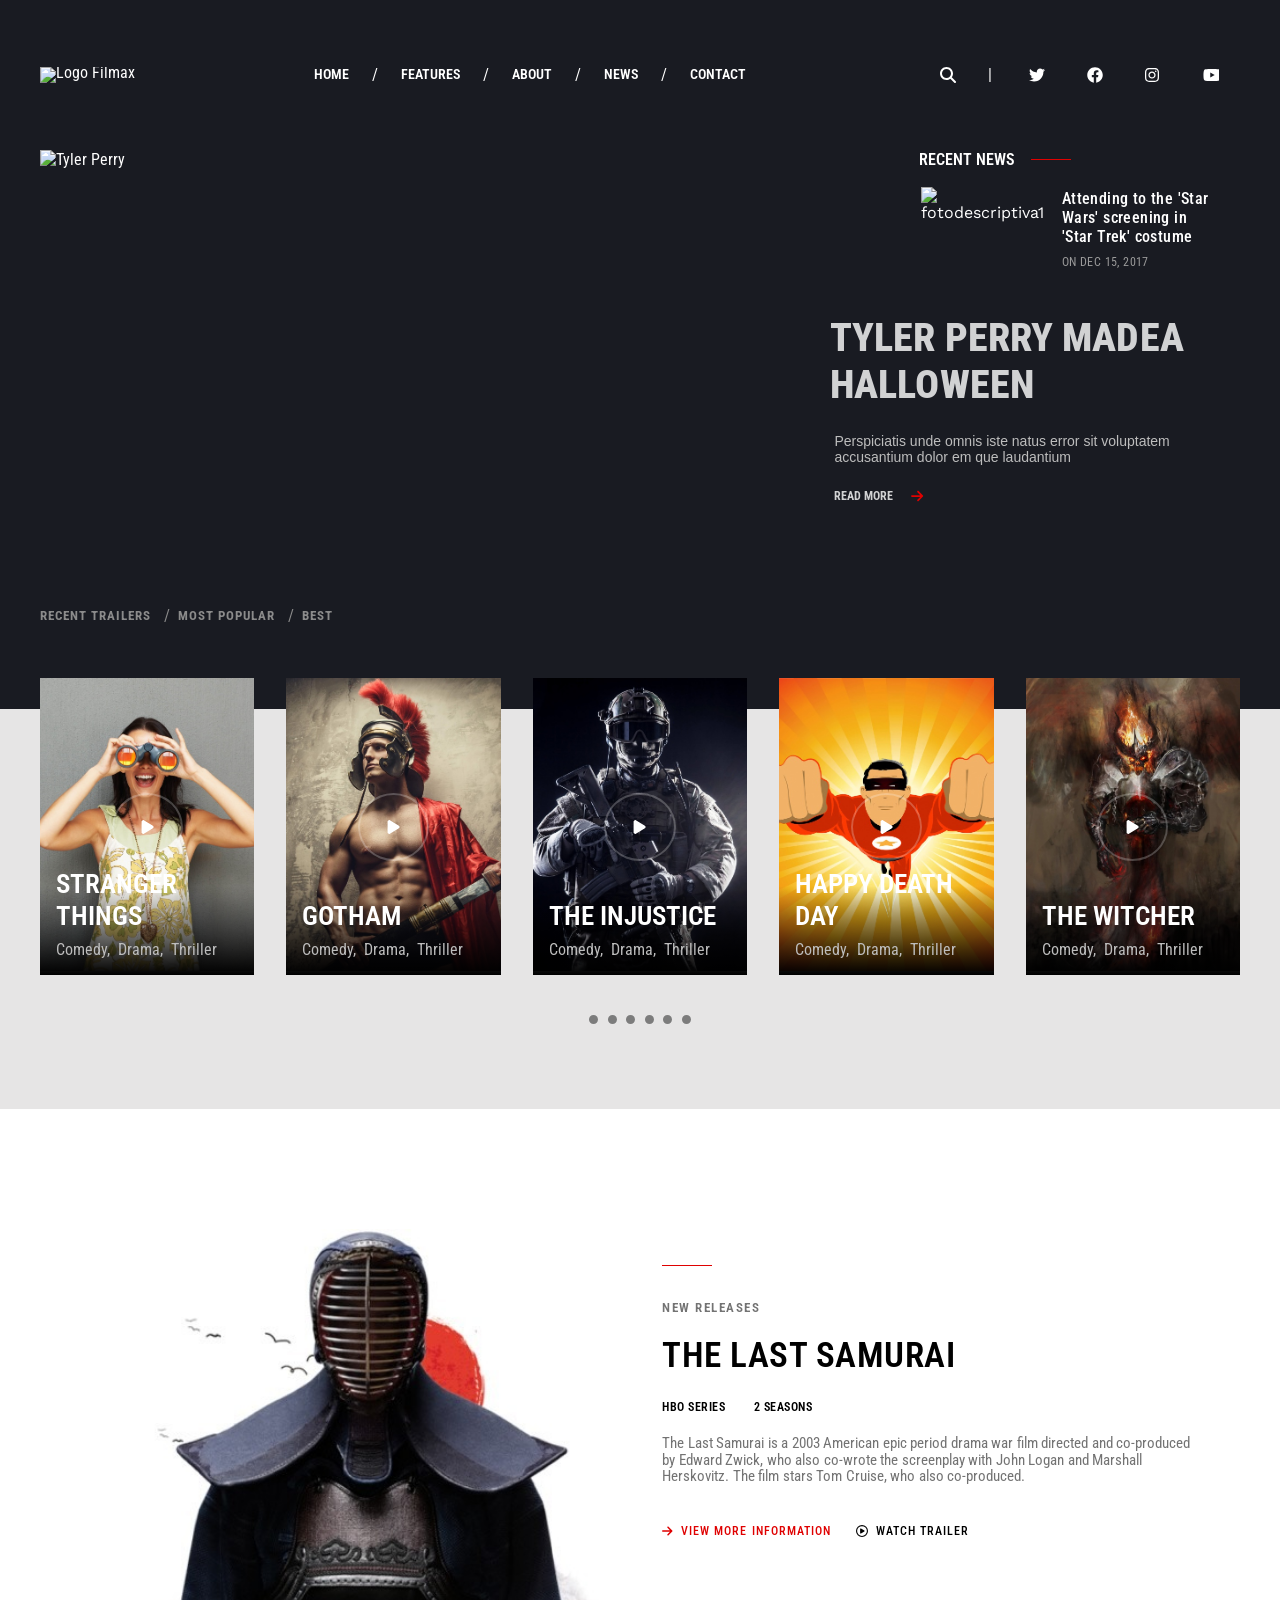
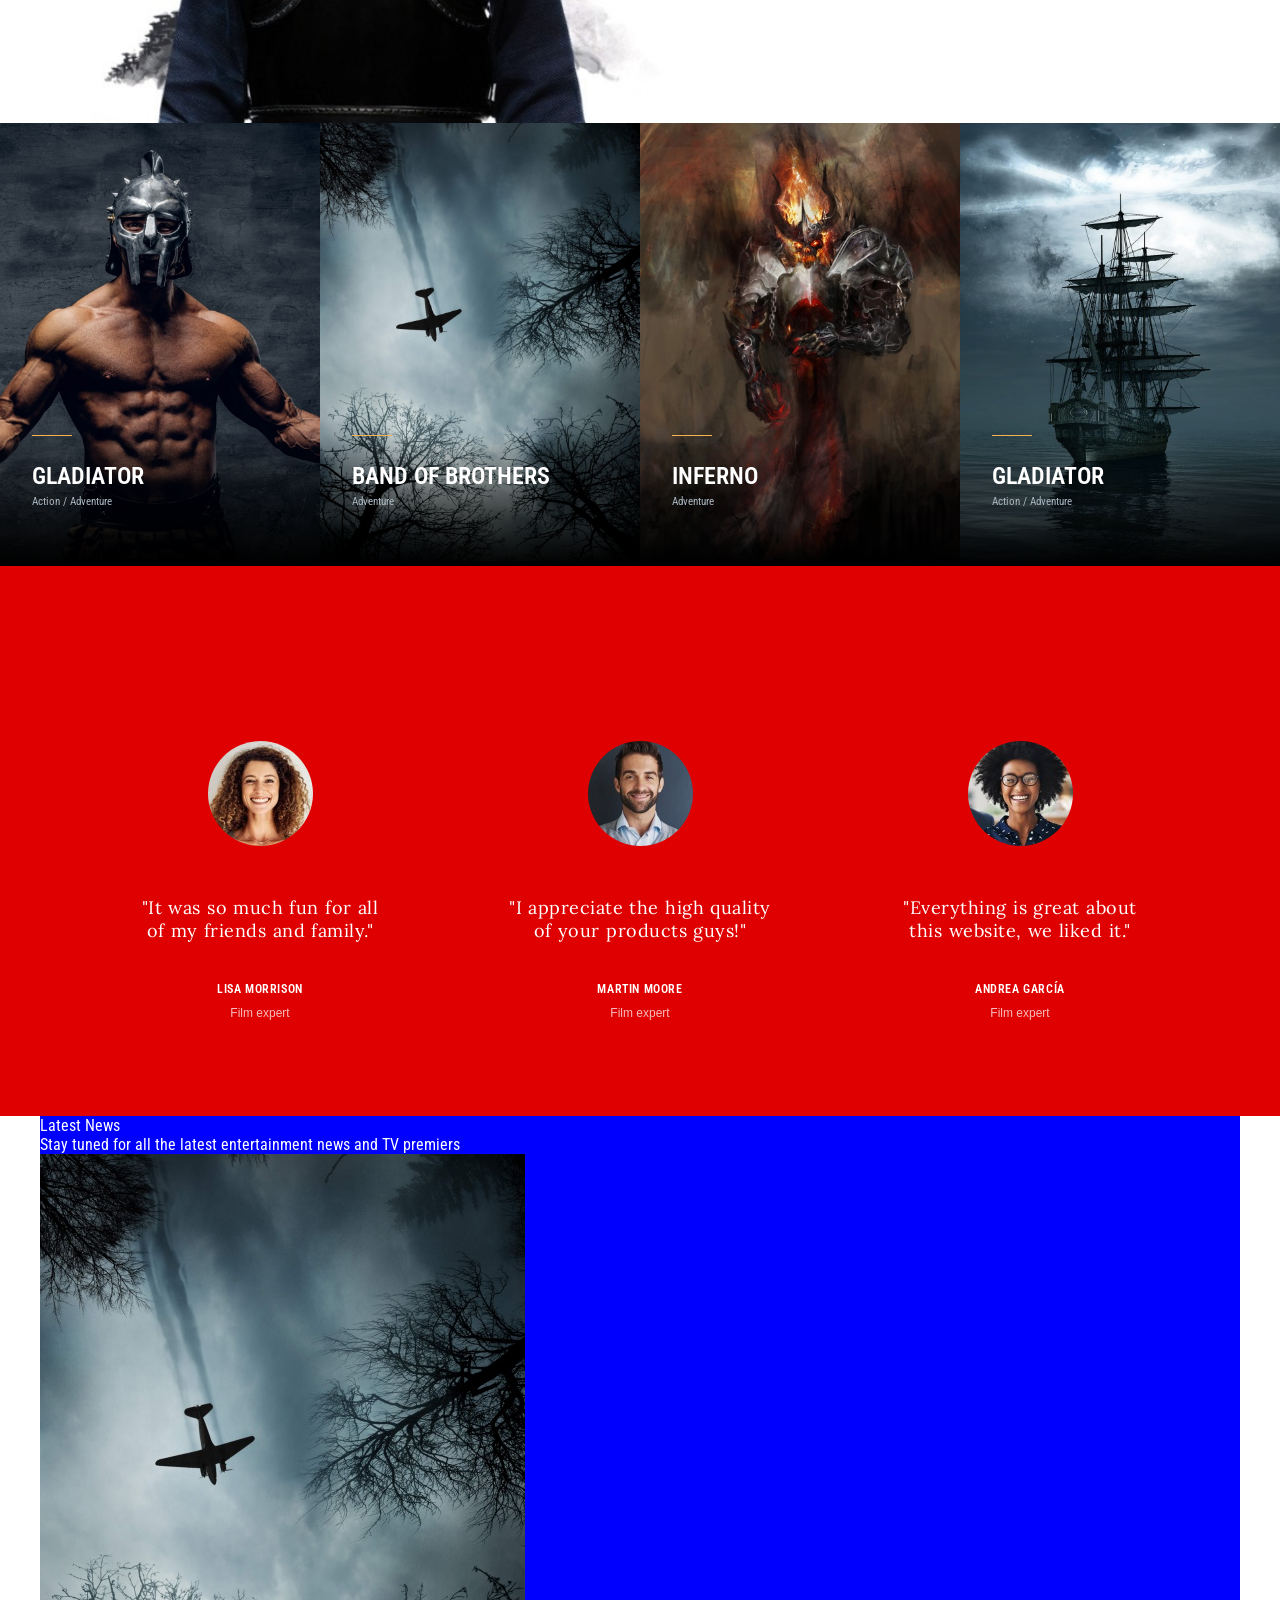
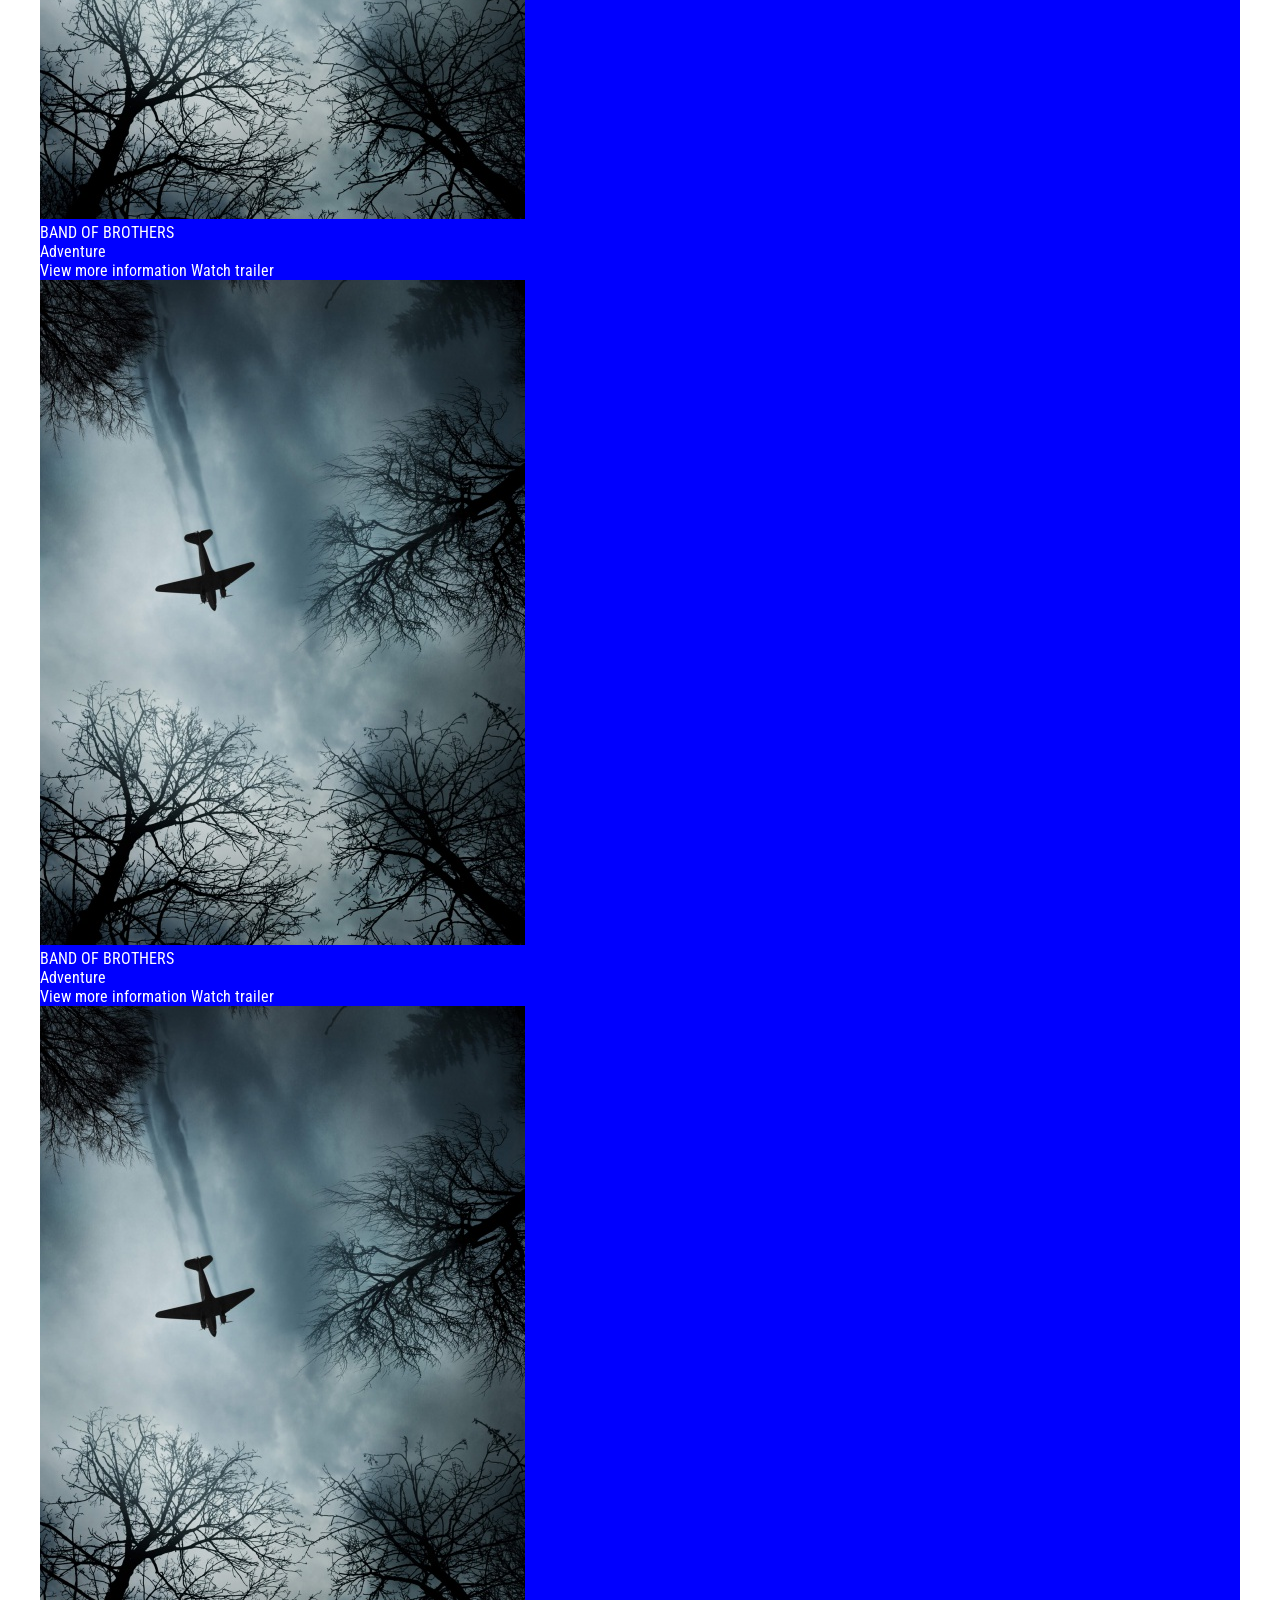
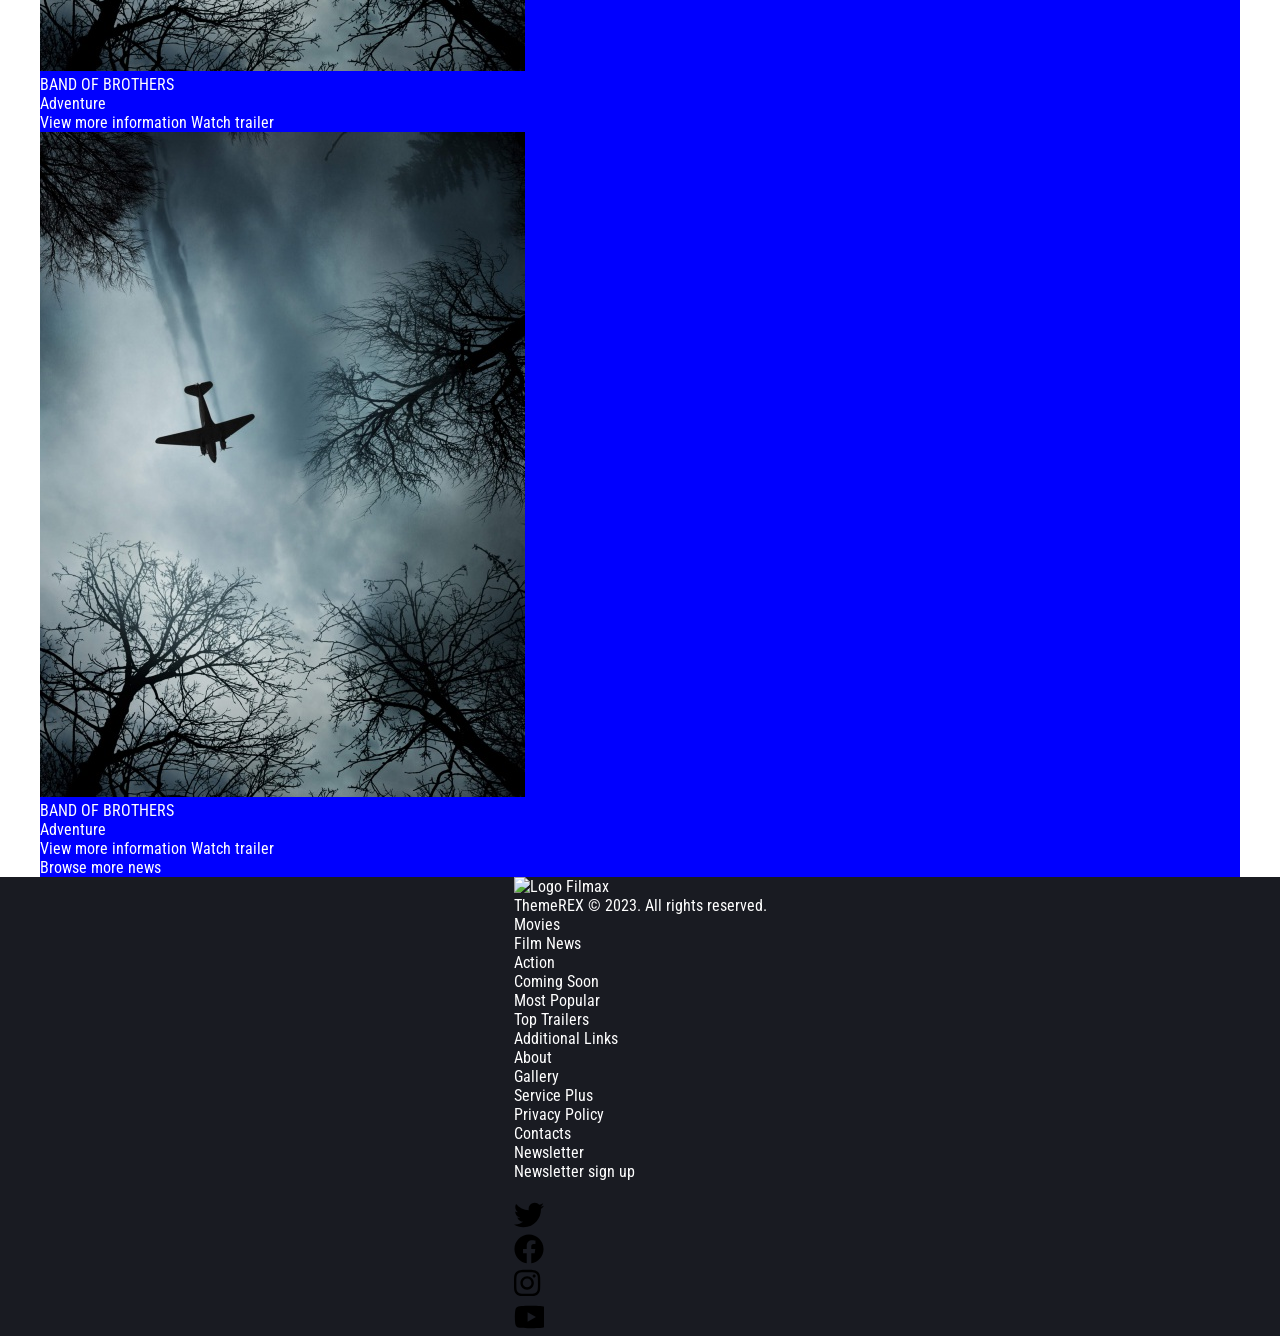
==== commit 0951f163: "contruido hasta grid" ====
--- a/HTML/index.html
+++ b/HTML/index.html
@@ -8,6 +8,8 @@
     <link rel="stylesheet" href="styles.css" />
     <link rel="stylesheet" href="reset.css" />
     <style>
+        @import url('https://fonts.googleapis.com/css2?family=Lora:wght@400;500&family=Roboto+Condensed:ital,wght@0,400;0,700;1,300&family=Work+Sans:wght@200;400;700&display=swap');
+
         @import url('https://fonts.googleapis.com/css2?family=Roboto+Condensed:ital,wght@0,400;0,700;1,300&family=Work+Sans:wght@200;400;700&display=swap');
     </style>
 
@@ -81,7 +83,7 @@
                         <li>
                             <a class="fb" href="#"><svg xmlns="http://www.w3.org/2000/svg" width="30px"
                                     viewBox="0 0 512 512" fill="#ffffff">
-             
+
                                     <path
                                         d="M504 256C504 119 393 8 256 8S8 119 8 256c0 123.78 90.69 226.38 209.25 245V327.69h-63V256h63v-54.64c0-62.15 37-96.48 93.67-96.48 27.14 0 55.52 4.84 55.52 4.84v61h-31.28c-30.8 0-40.41 19.12-40.41 38.73V256h68.78l-11 71.69h-57.78V501C413.31 482.38 504 379.78 504 256z" />
                                 </svg>
@@ -128,14 +130,15 @@
 
                         <div class="card-p">
 
-                            <p>Lorem ipsum dolor sit amet consectetur adipisicing.</p>
+                            <p>Perspiciatis unde omnis iste natus error sit voluptatem accusantium dolor em que
+                                laudantium</p>
 
                             <a href="#">
 
                                 <h3>Read more</h3>
 
                                 <svg class="flechita" xmlns="http://www.w3.org/2000/svg" height="1em"
-                                    viewBox="0 0 448 512"><!--! Font Awesome Free 6.4.2 by @fontawesome - https://fontawesome.com License - https://fontawesome.com/license (Commercial License) Copyright 2023 Fonticons, Inc. -->
+                                    viewBox="0 0 448 512">
                                     <style>
                                         svg {
                                             fill: #ff0000
@@ -356,7 +359,7 @@
                     <span>
                         <a class="category" href="#">Action<span> / </span>Adventure</a>
                     </span>
-                    <div>
+                    <div class="hidden-content">
                         <a href="#">View more information</a>
                         <a href="#">Watch trailer</a>
                     </div>
@@ -371,7 +374,7 @@
                     <span>
                         <a class="category" href="#">Adventure</a>
                     </span>
-                    <div>
+                    <div class="hidden-content">
                         <a href="#">View more information</a>
                         <a href="#">Watch trailer</a>
                     </div>
@@ -386,7 +389,7 @@
                     <span>
                         <a class="category" href="#">Adventure</a>
                     </span>
-                    <div>
+                    <div class="hidden-content">
                         <a href="#">View more information</a>
                         <a href="#">Watch trailer</a>
                     </div>
@@ -401,7 +404,7 @@
                     <span>
                         <a class="category" href="#">Action<span> / </span>Adventure</a>
                     </span>
-                    <div>
+                    <div class="hidden-content">
                         <a href="#">View more information</a>
                         <a href="#">Watch trailer</a>
                     </div>
@@ -411,75 +414,79 @@
 
         </section>
 
-        <section class="opinions">
-            <article>
-                <img src="" />
-                <h3>It was so much fun for all of my friends and family.</h3>
+        <section class="div-opinions">
+            <article class="opinion">
+                <img src="imagenes/comentario1" />
+                <h3>"It was so much fun for all of my friends and family."</h3>
                 <h4>LISA MORRISON</h4>
                 <h5>Film expert</h5>
             </article>
-            <article>
-                <img src="" />
-                <h3>I appreciate the high quality of your products guys!</h3>
-                <h4>MIKE STEVENS</h4>
-                <h5>Film expert</h5>
-            </article>
-            <article>
-                <img src="" />
-                <h3>Everything is great about this website, we liked it.</h3>
+            <article class="opinion">
+                <img src="imagenes/comentario2" />
+                <h3>"I appreciate the high quality of your products guys!"</h3>
                 <h4>MARTIN MOORE</h4>
                 <h5>Film expert</h5>
             </article>
+            <article class="opinion">
+                <img src="imagenes/comentario3" />
+                <h3>"Everything is great about this website, we liked it."</h3>
+                <h4>ANDREA GARCÍA</h4>
+                <h5>Film expert</h5>
+            </article>
         </section>
 
         <section class="latest-news">
-            <h3>Latest News</h3>
-            <p>Stay tuned for all the latest entertainment news and TV premiers</p>
-            <article>
-                <img href="#" src="imagenes/img5.png" alt="" />
-                <h3><a href="#">BAND OF BROTHERS</a></h3>
-                <span>
-                    <a href="#">Adventure</a>
-                </span>
-                <div>
-                    <a href="#">View more information</a>
-                    <a href="#">Watch trailer</a>
-                </div>
-            </article>
-            <article>
-                <img href="#" src="imagenes/img5.png" alt="" />
-                <h3><a href="#">BAND OF BROTHERS</a></h3>
-                <span>
-                    <a href="#">Adventure</a>
-                </span>
-                <div>
-                    <a href="#">View more information</a>
-                    <a href="#">Watch trailer</a>
-                </div>
-            </article>
-            <article>
-                <img href="#" src="imagenes/img5.png" alt="" />
-                <h3><a href="#">BAND OF BROTHERS</a></h3>
-                <span>
-                    <a href="#">Adventure</a>
-                </span>
-                <div>
-                    <a href="#">View more information</a>
-                    <a href="#">Watch trailer</a>
-                </div>
-            </article>
-            <article>
-                <img href="#" src="imagenes/img5.png" alt="" />
-                <h3><a href="#">BAND OF BROTHERS</a></h3>
-                <span>
-                    <a href="#">Adventure</a>
-                </span>
-                <div>
-                    <a href="#">View more information</a>
-                    <a href="#">Watch trailer</a>
-                </div>
-            </article>
-            <button>Browse more news</button>
+            <div class="div-latest-news max-content">
+                <h3>Latest News</h3>
+                <p>Stay tuned for all the latest entertainment news and TV premiers</p>
+                <div class="grid">
+                    <article>
+                        <img href="#" src="imagenes/img5.png" alt="" />
+                        <h3><a href="#">BAND OF BROTHERS</a></h3>
+                        <span>
+                            <a href="#">Adventure</a>
+                        </span>
+                        <div>
+                            <a href="#">View more information</a>
+                            <a href="#">Watch trailer</a>
+                        </div>
+                    </article>
+                    <article>
+                        <img href="#" src="imagenes/img5.png" alt="" />
+                        <h3><a href="#">BAND OF BROTHERS</a></h3>
+                        <span>
+                            <a href="#">Adventure</a>
+                        </span>
+                        <div>
+                            <a href="#">View more information</a>
+                            <a href="#">Watch trailer</a>
+                        </div>
+                    </article>
+                    <article>
+                        <img href="#" src="imagenes/img5.png" alt="" />
+                        <h3><a href="#">BAND OF BROTHERS</a></h3>
+                        <span>
+                            <a href="#">Adventure</a>
+                        </span>
+                        <div>
+                            <a href="#">View more information</a>
+                            <a href="#">Watch trailer</a>
+                        </div>
+                    </article>
+                    <article>
+                        <img href="#" src="imagenes/img5.png" alt="" />
+                        <h3><a href="#">BAND OF BROTHERS</a></h3>
+                        <span>
+                            <a href="#">Adventure</a>
+                        </span>
+                        <div>
+                            <a href="#">View more information</a>
+                            <a href="#">Watch trailer</a>
+                        </div>
+                    </article>
+                </div>
+                <button>Browse more news</button>
+            </div>
         </section>
 
     </main>
--- a/HTML/styles.css
+++ b/HTML/styles.css
@@ -17,12 +17,12 @@
 .header {
     background-color: #191b22;
     inline-size: 100%;
-    position:sticky;
-    top:0;
-    display: flex;
-    justify-content: center;
-    align-items: center;
-    z-index:10;
+    position: sticky;
+    top: 0;
+    display: flex;
+    justify-content: center;
+    align-items: center;
+    z-index: 10;
 }
 
 .div-header {
@@ -33,12 +33,7 @@
     block-size: 150px;
     inline-size: 100%;
     line-height: 80%;
-    
-}
-
-.header img {
-    block-size: 2.1rem;
-    inline-size: 7.2rem;
+
 }
 
 .header-derecha {
@@ -55,27 +50,15 @@
     justify-content: space-around;
 }
 
-.icon svg {
-    margin: 0;
-    inline-size: 1.2rem;
-    block-size: 1.2rem;
-    fill: #ffffff;
-}
-
-.icon svg:hover {
-    cursor: pointer;
-}
 
 .nav-layout-box ul {
     display: flex;
     align-items: center;
     justify-content: center;
     list-style-type: none;
-    font-family: 'Roboto Condensed', sans-serif;
-    font-size: 14px;
-    text-transform: uppercase;
-    font-size: 2em;
-    color:#BDBDBD;
+    font-family: "Roboto Condensed", sans-serif;
+    text-transform: uppercase;
+    color: rgb(189, 189, 189);
 }
 
 .nav-layout-box ul li {
@@ -87,30 +70,28 @@
     color: #ffffff;
     cursor: pointer;
     transition-duration: 0.2s;
-}    
+}
 
 .nav-layout-box ul li a {
-    color:#ffffff;
+    color: rgb(255, 255, 255);
     font-weight: 600;
-    font-size: 20px;
-    
-    
+    font-size: 14px;
 }
 
 .nav-layout-box ul li a h3 {
-    border-bottom: 1.5px solid transparent;
+    border-bottom: 1px solid transparent;
     padding: 10px 1px;
-    
+
 }
 
 .nav-layout-box ul li a h3:hover {
-    border-bottom: 1.5px solid #DF0101;
+    border-bottom: 1px solid #DF0101;
     transition-duration: 0.2s;
-    
-    
-}
-
-.nav-layout-box ul span{
+
+
+}
+
+.nav-layout-box ul span {
     color: #ffffff;
 }
 
@@ -136,83 +117,69 @@
 .redes-sociales1 ul li a {
     display: flex;
     padding: 5px;
-     
-}
-
-.redes-sociales1 ul li a svg {
-    inline-size: 1.2rem;
-    block-size: 1.2rem;
-    fill:#ffffff;
-}
-
-.twitter:hover svg{
-    cursor: pointer;
-    fill:rgb(0, 133, 177);
-    transition-duration: 0.4s;
-}
-
-.fb:hover svg{
-    cursor:pointer;
-    fill:rgb(48, 48, 145);
-    transition-duration: 0.4s;
+
+}
+
+.redes-sociales1 ul li a svg,
+.icon svg {
+    inline-size: 1rem;
+    fill: #ffffff;
+    cursor: pointer;
+    transition: fill 0.4s;
+}
+
+.twitter:hover svg {
+    fill: rgb(0, 133, 177);
+}
+
+.fb:hover svg {
+    fill: rgb(48, 48, 145);
 }
 
 .instagram:hover svg {
-    cursor:pointer;
-    fill:#c54444;
-    transition-duration: 0.4s;
-
-}
-
-.youtube:hover svg{
-    cursor:pointer;
-    fill:#f60303;
-    transition-duration: 0.4s;
+    fill: #c54444;
+
+}
+
+.youtube:hover svg {
+    fill: #f60303;
 }
 
 main {
     inline-size: 100%;
-   
 }
 
 .main-new {
     width: 100%;
-    block-size: 70%;
 }
 
 .imagen-principal {
-    inline-size: 100%;
+    block-size: 600px;
+    width: 100%;
+    object-fit: cover;
+}
+
+
+.aside {
+    display: flex;
+    flex-direction: column;
+    justify-content: center;
+    align-items: flex-start;
+    font-family: 'Work Sans', sans-serif;
+    color: #ffffff;
     block-size: 80%;
-    object-fit:cover;
-    
-    
-}
-
-
-.aside {
-    display: flex;
-    flex-direction:column;
-    justify-content:center;
-    align-items:flex-start;
-    font-family: 'Work Sans', sans-serif;
-    color: #ffffffcd;
-    padding-left: 30px;
-    block-size:100%;
-    inline-size: 50%;
-    border-collapse: collapse;
-    
+    inline-size: 40%;
+    margin-left: 20px;
 }
 
 .aside h2 {
     display: flex;
     text-transform: uppercase;
-    justify-self: flex-start;
+    font-family: 'Roboto Condensed', sans-serif;
     font-weight: 600;
-    font-size: 20px;
-    margin-bottom: 3px;
+    font-size: 16px;
     margin-top: 0;
     margin-left: 16px;
-    font-family: 'Roboto Condensed', sans-serif;
 }
 
 .aside h2::after {
@@ -221,47 +188,42 @@
     align-self: center;
     justify-self: center;
     margin-left: 1em;
-    block-size: 2px;
+    block-size: 1px;
     inline-size: 40px;
-    background-color:#DF0101;
+    background-color: #DF0101;
 }
 
 .aside a:hover {
     cursor: pointer;
-    color:#BDBDBD;
-    
+    color: #BDBDBD;
+
 }
 
 .art {
     display: flex;
-    padding: 20px 20px 0 20px;
-    margin-bottom: 10px;
+    padding: 15px 15px 0 15px;
     justify-content: center;
     align-items: space-evenly;
-
- 
-
 }
 
 .art img {
-    justify-self:start;
+    justify-self: start;
     align-self: start;
-    width: 140px;
-    height: 120px;
+    width: 110px;
+    height: 90px;
     margin: 3px;
-    
+
 }
 
 .info-news {
-    inline-size: 50%;
-    align-items:center;
-    justify-content:center;
-    padding: 0 15px 15px 15px;
-    font-size: 18px;
+    align-items: center;
+    justify-content: center;
+    padding: 5px 15px 15px 15px;
+    font-size: 16px;
     font-weight: 510;
     font-family: 'Roboto Condensed', sans-serif;
     letter-spacing: 0.4px;
-    
+
 
 }
 
@@ -278,12 +240,13 @@
 
 
 .info-news date {
-    color:#BDBDBD;
+    color: #9a9a9a;
     margin-bottom: 1em;
     bottom: 0;
     align-self: end;
-    font-weight: 500;
-    font-size: 0.8em;
+    font-weight: 400;
+    font-size: 0.75em;
+    text-transform: uppercase;
 }
 
 .news {
@@ -305,99 +268,77 @@
 
 
 .news .card {
-    display:flex;
-    justify-items: space-around;
+    display: flex;
+    flex-direction: column;
     align-items: flex-start;
     position: absolute;
-    bottom: 0;
-    right: 0;
-    left: 10;
-    background-color: #191b22;
-    color: #ffffffcd;
-    padding: 25px 25px 0 25px;
-    margin-left: 1rem;
-    min-width: 300px;
-    gap: 10px;
-    font-size: 24px;
+    bottom: 0px;
+    right: 0px;
+    font-family: 'Roboto Condensed', sans-serif;
+    background-color: rgb(25, 27, 34);
+    color: rgba(255, 255, 255, 0.804);
+    width: 420px;
+    font-size: 18px;
+    padding-inline-start: 10px;
 }
 
 .card-p {
-    gap: 4em;
-    padding: 1em;
+    gap: 1em;
+    padding: 0.8em;
 
 }
 
 .card-p a:hover {
-    color:#DF0101;
+    color: #DF0101;
     transition-duration: 0.5s;
 }
+
 .card-p h3 {
     text-transform: uppercase;
     align-self: end;
-    justify-self: start;
-    margin-bottom: -10px;
-}
-
+    font-size: 12px;
+    font-weight: 700;
+}
 
 .card-p a {
     display: flex;
     justify-content: flex-start;
     align-items: center;
-    block-size: 2rem;
-    margin-top: 2rem;
-    inline-size: 35%;
+    padding-block-start: 1.5rem;
 }
 
 .card-p a:hover {
     display: flex;
     justify-content: start;
     align-items: center;
-    cursor:pointer;
-
-}
-
-.news .card {
-    display: flex;
-    flex-direction: column;
-    min-inline-size: 180px;
-    min-block-size: 120px;
-    font-family: 'Roboto Condensed', sans-serif;
-    
-}
+    cursor: pointer;
+
+}
+
 
 .news .card h2 {
     text-transform: uppercase;
-    font-size: 50px;
+    font-size: 40px;
     font-weight: 800;
-    font-family: 'Roboto Condensed', sans-serif;
-    justify-self: center;
-    align-self: start;
-    letter-spacing: -3px;
-    word-spacing: -2px;
-    margin-bottom: 5px;
-    padding: 10px;
-
+    font-family: "Roboto Condensed", sans-serif;
+    place-self: start center;
+    letter-spacing: 0.1px;
+    padding: 20px 10px 10px 10px;
 }
 
 .news .card p {
-    font-family: 'Roboto Condensed', sans-serif;
-    color:#BDBDBD;
-    margin-bottom: 2em;
-    justify-self: start;
-    align-self: flex-start;
-}
-
-
+    font-family: 'Roboto', sans-serif;
+    font-size: 14px;
+    color: #BDBDBD;
+}
 
 
 
 .flechita {
-    fill:#DF0101;
+    fill: #DF0101;
     padding-left: 1em;
-    align-self: center;
-    justify-self: center;
-    margin-bottom: -20px;
-  }
+    height: 14px;
+}
 
 
 .max-content {
@@ -411,7 +352,7 @@
     align-items: center;
     background-color: #e6e5e5;
     inline-size: 100%;
-    max-block-size: 466px;
+    max-block-size: 400px;
 }
 
 .slider-container {
@@ -420,12 +361,12 @@
     justify-content: flex-start;
     align-items: center;
     position: relative;
-    top: -70px;
-    padding-bottom: 6rem;
+    top: -100px;
+    padding-bottom: 1rem;
 }
 
 .features {
-    display:inline-flex;
+    display: inline-flex;
     justify-content: space-around;
     align-items: center;
     margin-top: 3em;
@@ -436,31 +377,28 @@
 }
 
 .features h3 {
-    font-size: 1.1rem;
-    font-family: 'Roboto Condensed', sans-serif;
-    letter-spacing: 2px;
+    letter-spacing: 1px;
 }
 
 .features h3:hover {
-    cursor:pointer;
-    color:#ffffff;
+    cursor: pointer;
+    color: #ffffff;
     transition-duration: 0.5s;
-    
+
 }
 
 .features span {
     margin-right: 0.5em;
-    font-size: 2em;
 }
 
 .features button {
-    display:inline-flex;
+    display: inline-flex;
     justify-items: center;
     align-items: center;
     padding: 0.5em 0.5em 0.5em 0;
-    margin: 0.5em 0.5em 0.5em 0; 
-    font-family: 'Roboto Condensed', sans-serif;
-    font-size: 1.2em;
+    margin: 0.5em 0.5em 0.5em 0;
+    font-family: 'Roboto Condensed', sans-serif;
+    font-size: 13px;
     font-weight: 700;
     text-transform: uppercase;
 }
@@ -476,12 +414,13 @@
     position: relative;
 }
 
-.slider article:before, .pelis article:before {
+.slider article:before,
+.pelis article:before {
     content: "";
     inline-size: 100%;
     block-size: 30%;
     position: absolute;
-    bottom: 4px;
+    bottom: 0;
     left: 0;
     background: linear-gradient(to top, #000000, #ff000000);
 }
@@ -489,12 +428,12 @@
 .slider article img {
     inline-size: 100%;
     block-size: auto;
-    cursor:pointer;
-
-    
-}
-
-    
+    cursor: pointer;
+
+
+}
+
+
 
 .slider article div {
     display: flex;
@@ -507,12 +446,13 @@
     padding: 1rem;
 }
 
-.slider h3, .slider a {
- display: block;
+.slider h3,
+.slider a {
+    display: block;
 }
 
 article svg {
-    inline-size:1.2rem;
+    inline-size: 1.2rem;
     position: absolute;
     top: 0;
     left: 0;
@@ -524,14 +464,15 @@
     border-radius: 50%;
     padding: 1.5rem;
     transition: border 0.4s;
-    cursor:pointer;
-
-
-}
-
-article svg:hover, .slider article:hover > svg{
+    cursor: pointer;
+
+
+}
+
+article svg:hover,
+.slider article:hover>svg {
     border: 2px solid #ffffffbc;
-    
+
 }
 
 .info-peli h3 {
@@ -539,7 +480,7 @@
     font-size: 1.7rem;
     font-weight: 600;
     text-transform: uppercase;
-    cursor:pointer;
+    cursor: pointer;
 }
 
 .info-peli nav {
@@ -549,14 +490,14 @@
 }
 
 .info-peli nav a {
-    color:#BDBDBD;
-    cursor:pointer;
+    color: #BDBDBD;
+    cursor: pointer;
     transition: color 0.4s;
 }
 
 .info-peli nav a:hover {
     color: #ffffff;
-} 
+}
 
 .puntitos {
     display: flex;
@@ -568,16 +509,16 @@
 }
 
 .puntitos a {
-    content:"";
-    inline-size:9px;
+    content: "";
+    inline-size: 9px;
     block-size: 9px;
-    background-color:#7c7c7c;
+    background-color: #7c7c7c;
     border-radius: 50%;
-    cursor:pointer;
+    cursor: pointer;
 }
 
 .puntitos a:hover {
-    background-color:#DF0101;
+    background-color: #DF0101;
 }
 
 .last-samurai {
@@ -603,26 +544,26 @@
 }
 
 .texto-samurai {
-    color:#000000;
+    color: #000000;
     max-inline-size: 48%;
-    min-block-size:450px;
+    min-block-size: 450px;
 }
 
 .texto-samurai:before {
     display: inline-block;
     content: "";
     align-self: center;
-    justify-self:flex-start;
-    block-size: 2px;
+    justify-self: flex-start;
+    block-size: 1.5px;
     inline-size: 50px;
-    background-color:#DF0101;
+    background-color: #DF0101;
 }
 
 .texto-samurai h2 {
     color: #737373;
     font-family: 'Roboto Condensed', sans-serif;
-    font-size: 15px;
-    font-weight:600;
+    font-size: 13px;
+    font-weight: 600;
     letter-spacing: 1.5px;
     text-transform: uppercase;
     padding-top: 30px;
@@ -632,74 +573,77 @@
     color: #000000;
     font-family: 'Roboto Condensed', sans-serif;
     font-size: 35px;
-    font-weight:600;
+    font-weight: 600;
     letter-spacing: .5px;
     text-transform: uppercase;
     padding-top: 20px;
-    padding-bottom:20px; 
+    padding-bottom: 20px;
 }
 
 .texto-samurai span {
     color: #000000;
-    font-size: 15px;
+    font-size: 12px;
     font-weight: 600;
-    padding-right: 25px; 
+    padding-right: 25px;
     text-transform: uppercase;
     letter-spacing: .5px;
+    cursor: pointer;
 }
 
 .texto-samurai p {
     color: #737373;
     font-family: 'Roboto Condensed', sans-serif;
     font-size: 1.2em;
-    line-height:1.1em;
+    line-height: 1.1em;
     word-spacing: .5px;
-    padding-top:20px;
+    padding-top: 20px;
 }
 
 .info-trailer {
-    display:flex;
+    display: flex;
     justify-content: flex-start;
     align-items: center;
     font-family: 'Roboto Condensed', sans-serif;
     word-spacing: .5px;
-    padding-top:40px;
-    gap: 25px;   
+    padding-top: 40px;
+    gap: 25px;
 }
 
 .info-trailer a {
     display: flex;
     justify-content: center;
-    align-items:center;
+    align-items: center;
     gap: 8px;
+    font-size: 12px;
     font-weight: 510;
     line-height: 1.05em;
     letter-spacing: 1px;
-    cursor:pointer;
+    cursor: pointer;
     transition-duration: 0.4s;
 }
 
 .info-trailer svg {
-    cursor:pointer;
+    cursor: pointer;
     transition-duration: 0.4s;
 }
 
 .info-trailer a:hover {
     color: #9e0101;
 
-} 
+}
 
 .info-trailer .view-info {
-    color:#DF0101;
+    color: #DF0101;
 }
 
 .info-trailer .view-info svg {
-    fill:#DF0101;
-}
-
-.info-trailer .watch-trailer:hover, .info-trailer .watch-trailer:hover svg {
+    fill: #DF0101;
+}
+
+.info-trailer .watch-trailer:hover,
+.info-trailer .watch-trailer:hover svg {
     color: #9e0101;
-    fill:#9e0101;
+    fill: #9e0101;
 }
 
 .info-trailer .view-info:hover {
@@ -708,6 +652,7 @@
 
 .texto-samurai p {
     max-inline-size: 1100px;
+    font-size: 0.938em;
 }
 
 
@@ -715,11 +660,13 @@
     display: flex;
     justify-content: center;
     align-items: center;
+    cursor: pointer;
 }
 
 .pelis article {
     inline-size: 100%;
     position: relative;
+    overflow: hidden;
 }
 
 .pelis article img {
@@ -740,25 +687,119 @@
 
 
 
-.info-pelis h3{
+.info-pelis h3 {
     font-size: 24px;
     font-weight: 600;
     line-height: 1.1em;
-    
+
 }
 
 .info-pelis h3:before {
     display: flex;
     content: "";
     align-self: center;
-    justify-self:flex-start;
+    justify-self: flex-start;
     block-size: .5px;
     inline-size: 40px;
-    background-color:#f8b350;
+    background-color: #f8b350;
     margin-bottom: 1.7rem;
 }
 
 .info-pelis .category {
     font-size: 11px;
     color: #abb8c3;
+}
+
+.hidden-content {
+    transition: all 1s;
+    position: relative;
+    bottom: -75px;
+    opacity: 0;
+    display: flex;
+    width: 100%;
+    font-family: 'Roboto Condensed', sans-serif;
+    font-size: 12px;
+    font-weight: 510;
+    line-height: 1.05em;
+    letter-spacing: 1px;
+    text-transform: uppercase;
+    gap: 7px;
+}
+
+.hidden-content a {
+    padding-right: 5px;
+}
+
+.info-pelis:hover .hidden-content {
+    opacity: 1;
+    padding: 20px 0;
+    bottom: 0px;
+}
+
+.div-opinions {
+    display: flex;
+    justify-content: center;
+    align-items: center;
+    box-sizing: border-box;
+    background-color: #DF0101;
+    width: 100%;
+    block-size: 550px;
+    padding: 0px 70px 0px 70px;
+    gap: 10px;
+}
+
+.opinion {
+    display: flex;
+    flex-direction: column;
+    justify-content: center;
+    align-items: center;
+    text-align: center;
+    height: 100%;
+    width: 370px;
+    text-wrap: balance;
+    position: relative;
+    top: 40px;
+    cursor: pointer;
+}
+
+
+.opinion img {
+    border-radius: 50%;
+}
+
+.opinion h3 {
+    font-family: 'Lora', sans-serif;
+    font-size: 18px;
+    letter-spacing: 0.5px;
+    word-spacing: 0.7px;
+    margin: 50px 0px 30px 0px;
+}
+
+.opinion h4 {
+    font-size: 12px;
+    font-weight: 600;
+    margin: 10px 0px;
+    letter-spacing: 0.6px;
+}
+
+.opinion h5 {
+    font-family: 'Roboto', sans-serif;
+    font-size: 12px;
+    font-weight: 200;
+    color: #ffffffbc;
+}
+
+.latest-news {
+    width: 100%;
+    background-color: #ffffff;
+    display: flex;
+    justify-content: center;
+    align-items: center;
+}
+
+.div-latest-news {
+    display: flex;
+    flex-direction: column;
+    width: 100%;
+    background: blue;
 }
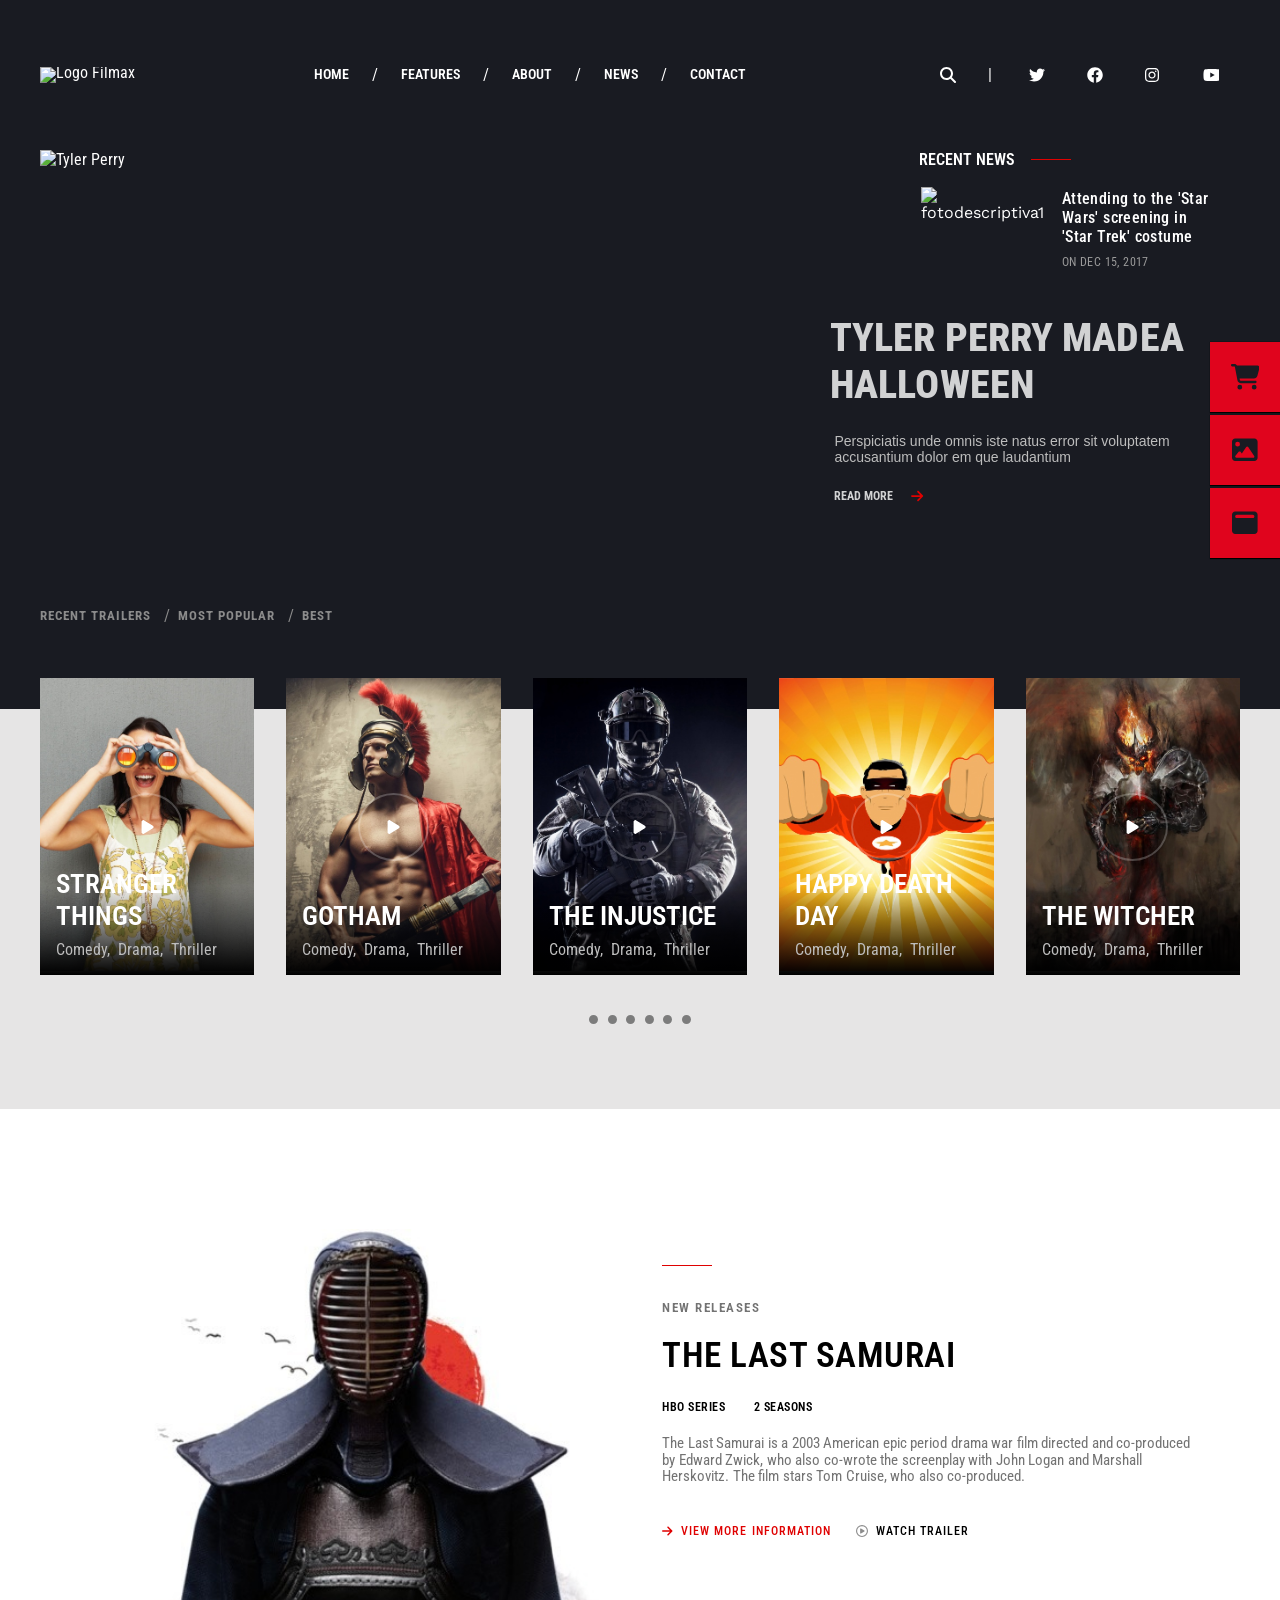
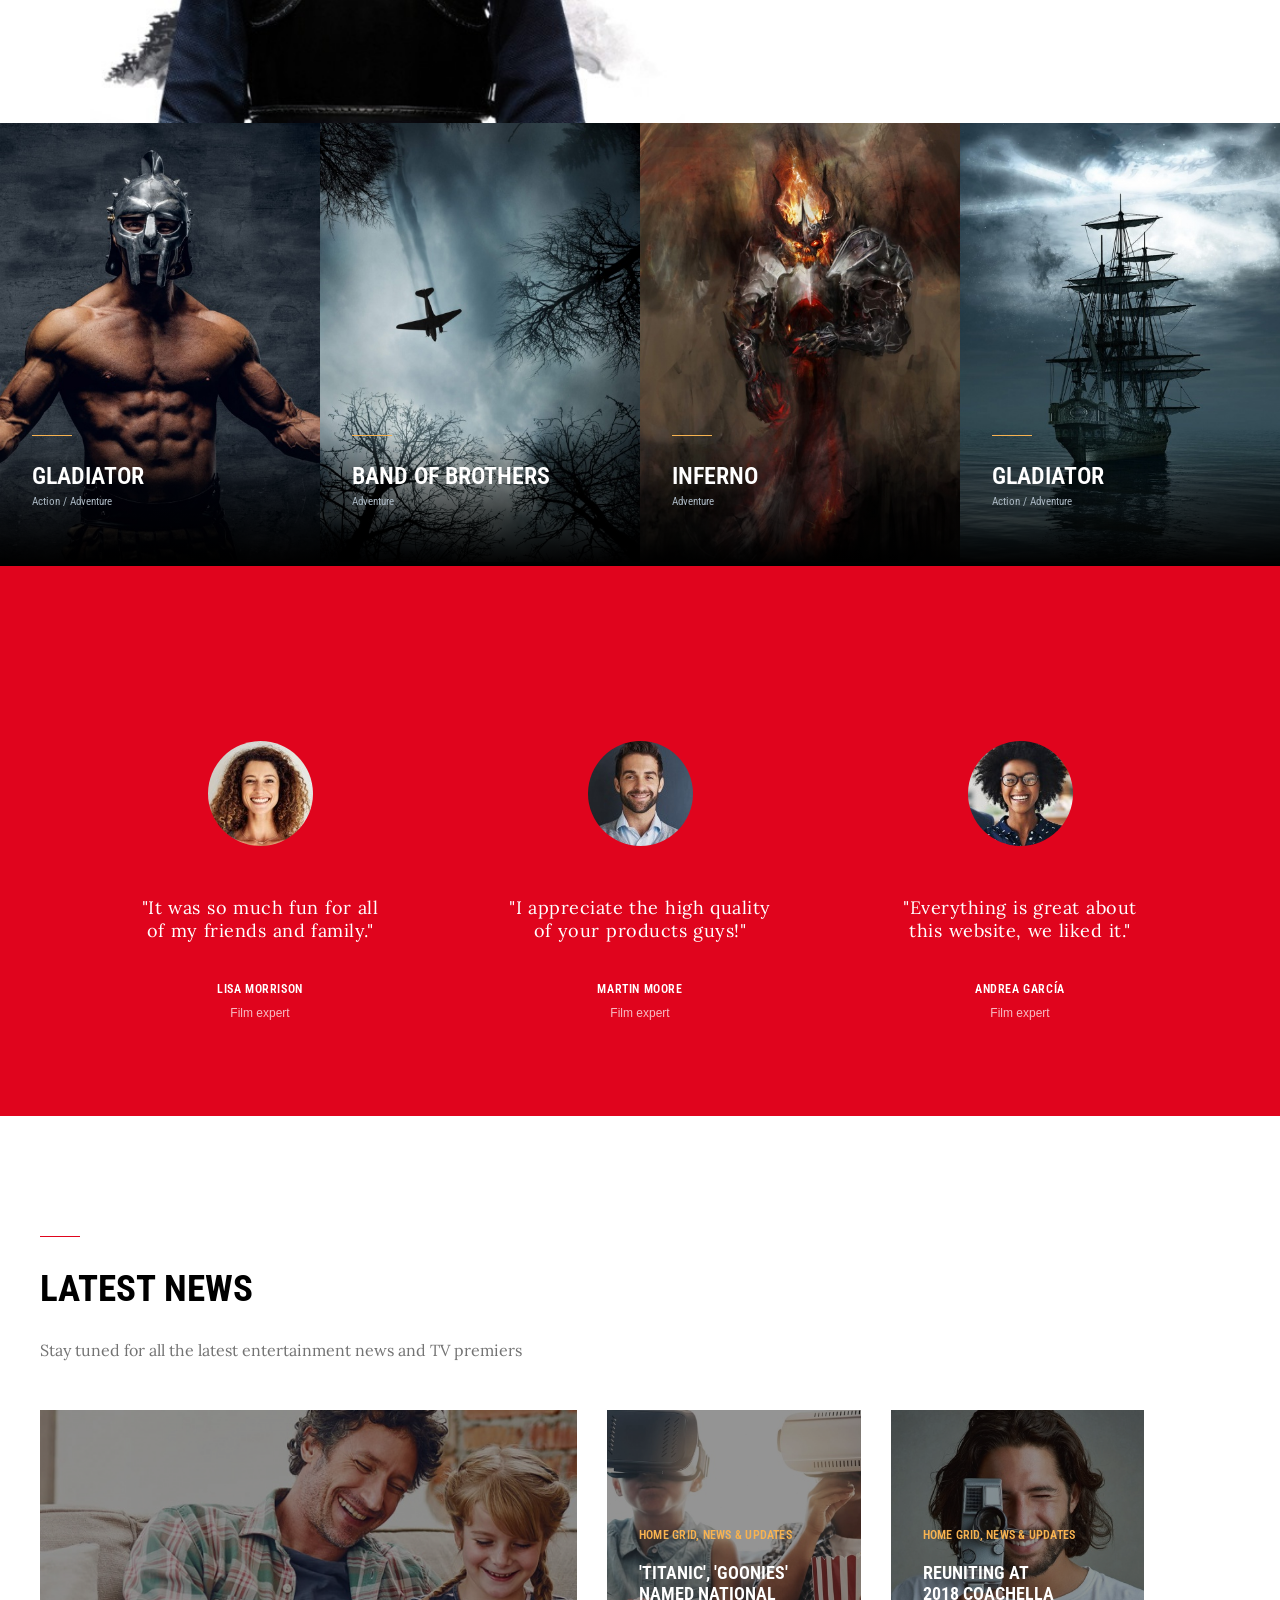
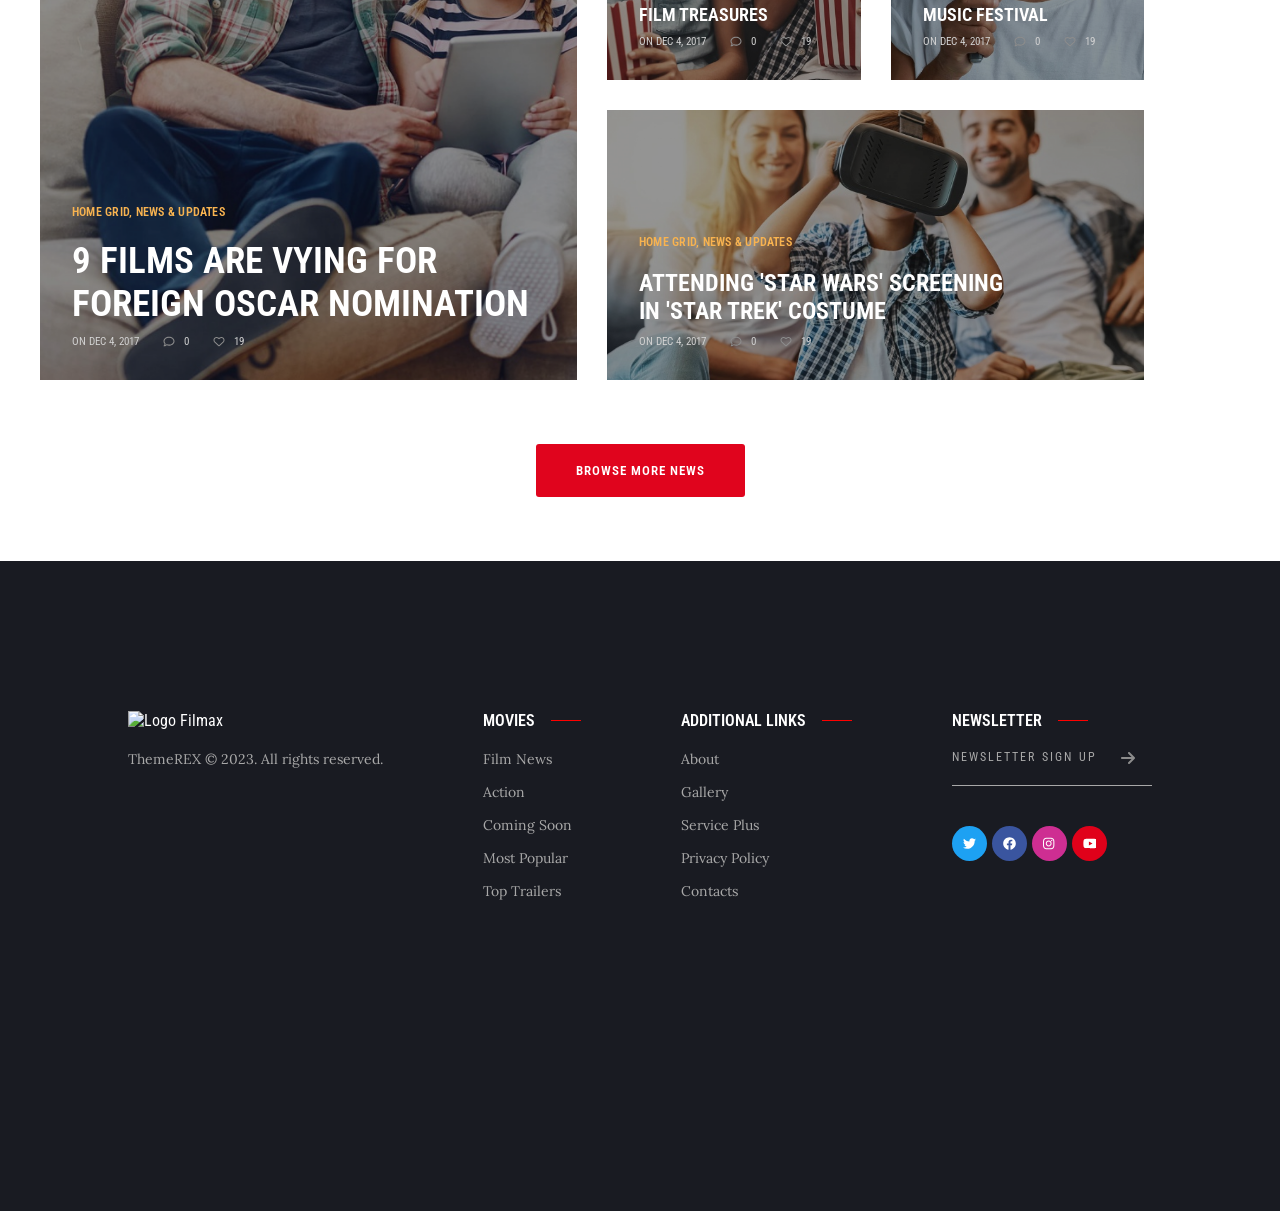
==== commit a4ce70a1: "finalización web" ====
--- a/HTML/index.html
+++ b/HTML/index.html
@@ -246,8 +246,7 @@
                     </article>
                     <article>
                         <img href="#" src="imagenes/img2.png" alt="" />
-                        <svg xmlns="http://www.w3.org/2000/svg" height="1em"
-                            viewBox="0 0 384 512"><!--! Font Awesome Free 6.4.2 by @fontawesome - https://fontawesome.com License - https://fontawesome.com/license (Commercial License) Copyright 2023 Fonticons, Inc. -->
+                        <svg xmlns="http://www.w3.org/2000/svg" height="1em" viewBox="0 0 384 512">
                             <path
                                 d="M73 39c-14.8-9.1-33.4-9.4-48.5-.9S0 62.6 0 80V432c0 17.4 9.4 33.4 24.5 41.9s33.7 8.1 48.5-.9L361 297c14.3-8.7 23-24.2 23-41s-8.7-32.2-23-41L73 39z" />
                         </svg>
@@ -260,8 +259,7 @@
                     </article>
                     <article>
                         <img href="#" src="imagenes/img3.png" alt="" />
-                        <svg xmlns="http://www.w3.org/2000/svg" height="1em"
-                            viewBox="0 0 384 512"><!--! Font Awesome Free 6.4.2 by @fontawesome - https://fontawesome.com License - https://fontawesome.com/license (Commercial License) Copyright 2023 Fonticons, Inc. -->
+                        <svg xmlns="http://www.w3.org/2000/svg" height="1em" viewBox="0 0 384 512">
                             <path
                                 d="M73 39c-14.8-9.1-33.4-9.4-48.5-.9S0 62.6 0 80V432c0 17.4 9.4 33.4 24.5 41.9s33.7 8.1 48.5-.9L361 297c14.3-8.7 23-24.2 23-41s-8.7-32.2-23-41L73 39z" />
                         </svg>
@@ -274,8 +272,7 @@
                     </article>
                     <article>
                         <img href="#" src="imagenes/superman.jpg" alt="" />
-                        <svg xmlns="http://www.w3.org/2000/svg" height="1em"
-                            viewBox="0 0 384 512"><!--! Font Awesome Free 6.4.2 by @fontawesome - https://fontawesome.com License - https://fontawesome.com/license (Commercial License) Copyright 2023 Fonticons, Inc. -->
+                        <svg xmlns="http://www.w3.org/2000/svg" height="1em" viewBox="0 0 384 512">
                             <path
                                 d="M73 39c-14.8-9.1-33.4-9.4-48.5-.9S0 62.6 0 80V432c0 17.4 9.4 33.4 24.5 41.9s33.7 8.1 48.5-.9L361 297c14.3-8.7 23-24.2 23-41s-8.7-32.2-23-41L73 39z" />
                         </svg>
@@ -288,8 +285,7 @@
                     </article>
                     <article>
                         <img href="#" src="imagenes/img6.png" alt="" />
-                        <svg xmlns="http://www.w3.org/2000/svg" height="1em"
-                            viewBox="0 0 384 512"><!--! Font Awesome Free 6.4.2 by @fontawesome - https://fontawesome.com License - https://fontawesome.com/license (Commercial License) Copyright 2023 Fonticons, Inc. -->
+                        <svg xmlns="http://www.w3.org/2000/svg" height="1em" viewBox="0 0 384 512">
                             <path
                                 d="M73 39c-14.8-9.1-33.4-9.4-48.5-.9S0 62.6 0 80V432c0 17.4 9.4 33.4 24.5 41.9s33.7 8.1 48.5-.9L361 297c14.3-8.7 23-24.2 23-41s-8.7-32.2-23-41L73 39z" />
                         </svg>
@@ -439,53 +435,163 @@
             <div class="div-latest-news max-content">
                 <h3>Latest News</h3>
                 <p>Stay tuned for all the latest entertainment news and TV premiers</p>
-                <div class="grid">
-                    <article>
-                        <img href="#" src="imagenes/img5.png" alt="" />
-                        <h3><a href="#">BAND OF BROTHERS</a></h3>
-                        <span>
-                            <a href="#">Adventure</a>
-                        </span>
-                        <div>
-                            <a href="#">View more information</a>
-                            <a href="#">Watch trailer</a>
-                        </div>
-                    </article>
-                    <article>
-                        <img href="#" src="imagenes/img5.png" alt="" />
-                        <h3><a href="#">BAND OF BROTHERS</a></h3>
-                        <span>
-                            <a href="#">Adventure</a>
-                        </span>
-                        <div>
-                            <a href="#">View more information</a>
-                            <a href="#">Watch trailer</a>
-                        </div>
-                    </article>
-                    <article>
-                        <img href="#" src="imagenes/img5.png" alt="" />
-                        <h3><a href="#">BAND OF BROTHERS</a></h3>
-                        <span>
-                            <a href="#">Adventure</a>
-                        </span>
-                        <div>
-                            <a href="#">View more information</a>
-                            <a href="#">Watch trailer</a>
-                        </div>
-                    </article>
-                    <article>
-                        <img href="#" src="imagenes/img5.png" alt="" />
-                        <h3><a href="#">BAND OF BROTHERS</a></h3>
-                        <span>
-                            <a href="#">Adventure</a>
-                        </span>
-                        <div>
-                            <a href="#">View more information</a>
-                            <a href="#">Watch trailer</a>
+                <div class="grid-layout">
+                    <article class="caja c1">
+
+
+                        <div class="letras-caja">
+                            <h4 class="news-updates"><a href="#">Home grid, news & updates</a></h4>
+                            <div class="titulo-caja1">
+                                <a href="#">9 FILMS ARE VYING FOR FOREIGN OSCAR NOMINATION</a>
+                            </div>
+                            <div class="date-algo">
+                                <date class="date">
+                                    On DEC 4, 2017
+                                </date>
+                                <span>
+                                    <svg xmlns="http://www.w3.org/2000/svg" height="1em" viewBox="0 0 512 512">
+                                        <style>
+                                            svg {
+                                                fill: #ffffff
+                                            }
+                                        </style>
+                                        <path
+                                            d="M123.6 391.3c12.9-9.4 29.6-11.8 44.6-6.4c26.5 9.6 56.2 15.1 87.8 15.1c124.7 0 208-80.5 208-160s-83.3-160-208-160S48 160.5 48 240c0 32 12.4 62.8 35.7 89.2c8.6 9.7 12.8 22.5 11.8 35.5c-1.4 18.1-5.7 34.7-11.3 49.4c17-7.9 31.1-16.7 39.4-22.7zM21.2 431.9c1.8-2.7 3.5-5.4 5.1-8.1c10-16.6 19.5-38.4 21.4-62.9C17.7 326.8 0 285.1 0 240C0 125.1 114.6 32 256 32s256 93.1 256 208s-114.6 208-256 208c-37.1 0-72.3-6.4-104.1-17.9c-11.9 8.7-31.3 20.6-54.3 30.6c-15.1 6.6-32.3 12.6-50.1 16.1c-.8 .2-1.6 .3-2.4 .5c-4.4 .8-8.7 1.5-13.2 1.9c-.2 0-.5 .1-.7 .1c-5.1 .5-10.2 .8-15.3 .8c-6.5 0-12.3-3.9-14.8-9.9c-2.5-6-1.1-12.8 3.4-17.4c4.1-4.2 7.8-8.7 11.3-13.5c1.7-2.3 3.3-4.6 4.8-6.9c.1-.2 .2-.3 .3-.5z" />
+                                    </svg>
+                                    <a href="#">0</a>
+                                </span>
+                                <span>
+                                    <svg xmlns="http://www.w3.org/2000/svg" height="1em" viewBox="0 0 512 512">
+                                        <style>
+                                            svg {
+                                                fill: #ffffff
+                                            }
+                                        </style>
+                                        <path
+                                            d="M225.8 468.2l-2.5-2.3L48.1 303.2C17.4 274.7 0 234.7 0 192.8v-3.3c0-70.4 50-130.8 119.2-144C158.6 37.9 198.9 47 231 69.6c9 6.4 17.4 13.8 25 22.3c4.2-4.8 8.7-9.2 13.5-13.3c3.7-3.2 7.5-6.2 11.5-9c0 0 0 0 0 0C313.1 47 353.4 37.9 392.8 45.4C462 58.6 512 119.1 512 189.5v3.3c0 41.9-17.4 81.9-48.1 110.4L288.7 465.9l-2.5 2.3c-8.2 7.6-19 11.9-30.2 11.9s-22-4.2-30.2-11.9zM239.1 145c-.4-.3-.7-.7-1-1.1l-17.8-20c0 0-.1-.1-.1-.1c0 0 0 0 0 0c-23.1-25.9-58-37.7-92-31.2C81.6 101.5 48 142.1 48 189.5v3.3c0 28.5 11.9 55.8 32.8 75.2L256 430.7 431.2 268c20.9-19.4 32.8-46.7 32.8-75.2v-3.3c0-47.3-33.6-88-80.1-96.9c-34-6.5-69 5.4-92 31.2c0 0 0 0-.1 .1s0 0-.1 .1l-17.8 20c-.3 .4-.7 .7-1 1.1c-4.5 4.5-10.6 7-16.9 7s-12.4-2.5-16.9-7z" />
+                                    </svg>
+                                    <a href="#">19</a>
+                                </span>
+                            </div>
+                        </div>
+                    </article>
+                    <article class="caja c2">
+
+                        <div class="letras-caja">
+                            <h4 class="news-updates"><a href="#">Home grid, news & updates</a></h4>
+                            <div class="titulo-caja2">
+                                <a href="#">'TITANIC', 'GOONIES' NAMED NATIONAL FILM TREASURES</a>
+                            </div>
+                            <div class="date-algo">
+                                <date class="date">
+                                    On DEC 4, 2017
+                                </date>
+                                <span>
+                                    <svg xmlns="http://www.w3.org/2000/svg" height="1em" viewBox="0 0 512 512">
+                                        <style>
+                                            svg {
+                                                fill: #ffffff
+                                            }
+                                        </style>
+                                        <path
+                                            d="M123.6 391.3c12.9-9.4 29.6-11.8 44.6-6.4c26.5 9.6 56.2 15.1 87.8 15.1c124.7 0 208-80.5 208-160s-83.3-160-208-160S48 160.5 48 240c0 32 12.4 62.8 35.7 89.2c8.6 9.7 12.8 22.5 11.8 35.5c-1.4 18.1-5.7 34.7-11.3 49.4c17-7.9 31.1-16.7 39.4-22.7zM21.2 431.9c1.8-2.7 3.5-5.4 5.1-8.1c10-16.6 19.5-38.4 21.4-62.9C17.7 326.8 0 285.1 0 240C0 125.1 114.6 32 256 32s256 93.1 256 208s-114.6 208-256 208c-37.1 0-72.3-6.4-104.1-17.9c-11.9 8.7-31.3 20.6-54.3 30.6c-15.1 6.6-32.3 12.6-50.1 16.1c-.8 .2-1.6 .3-2.4 .5c-4.4 .8-8.7 1.5-13.2 1.9c-.2 0-.5 .1-.7 .1c-5.1 .5-10.2 .8-15.3 .8c-6.5 0-12.3-3.9-14.8-9.9c-2.5-6-1.1-12.8 3.4-17.4c4.1-4.2 7.8-8.7 11.3-13.5c1.7-2.3 3.3-4.6 4.8-6.9c.1-.2 .2-.3 .3-.5z" />
+                                    </svg>
+                                    <a href="#">0</a>
+                                </span>
+                                <span>
+                                    <svg xmlns="http://www.w3.org/2000/svg" height="1em" viewBox="0 0 512 512">
+                                        <style>
+                                            svg {
+                                                fill: #ffffff
+                                            }
+                                        </style>
+                                        <path
+                                            d="M225.8 468.2l-2.5-2.3L48.1 303.2C17.4 274.7 0 234.7 0 192.8v-3.3c0-70.4 50-130.8 119.2-144C158.6 37.9 198.9 47 231 69.6c9 6.4 17.4 13.8 25 22.3c4.2-4.8 8.7-9.2 13.5-13.3c3.7-3.2 7.5-6.2 11.5-9c0 0 0 0 0 0C313.1 47 353.4 37.9 392.8 45.4C462 58.6 512 119.1 512 189.5v3.3c0 41.9-17.4 81.9-48.1 110.4L288.7 465.9l-2.5 2.3c-8.2 7.6-19 11.9-30.2 11.9s-22-4.2-30.2-11.9zM239.1 145c-.4-.3-.7-.7-1-1.1l-17.8-20c0 0-.1-.1-.1-.1c0 0 0 0 0 0c-23.1-25.9-58-37.7-92-31.2C81.6 101.5 48 142.1 48 189.5v3.3c0 28.5 11.9 55.8 32.8 75.2L256 430.7 431.2 268c20.9-19.4 32.8-46.7 32.8-75.2v-3.3c0-47.3-33.6-88-80.1-96.9c-34-6.5-69 5.4-92 31.2c0 0 0 0-.1 .1s0 0-.1 .1l-17.8 20c-.3 .4-.7 .7-1 1.1c-4.5 4.5-10.6 7-16.9 7s-12.4-2.5-16.9-7z" />
+                                    </svg>
+                                    <a href="#">19</a>
+                                </span>
+                            </div>
+                        </div>
+                    </article>
+                    <article class="caja c3">
+
+                        <div class="letras-caja">
+                            <h4 class="news-updates"><a href="#">Home grid, news & updates</a></h4>
+                            <div class="titulo-caja3">
+                                <a href="#">REUNITING AT 2018 COACHELLA MUSIC FESTIVAL</a>
+                            </div>
+                            <div class="date-algo">
+                                <date class="date">
+                                    On DEC 4, 2017
+                                </date>
+                                <span>
+                                    <svg xmlns="http://www.w3.org/2000/svg" height="1em" viewBox="0 0 512 512">
+                                        <style>
+                                            svg {
+                                                fill: #ffffff
+                                            }
+                                        </style>
+                                        <path
+                                            d="M123.6 391.3c12.9-9.4 29.6-11.8 44.6-6.4c26.5 9.6 56.2 15.1 87.8 15.1c124.7 0 208-80.5 208-160s-83.3-160-208-160S48 160.5 48 240c0 32 12.4 62.8 35.7 89.2c8.6 9.7 12.8 22.5 11.8 35.5c-1.4 18.1-5.7 34.7-11.3 49.4c17-7.9 31.1-16.7 39.4-22.7zM21.2 431.9c1.8-2.7 3.5-5.4 5.1-8.1c10-16.6 19.5-38.4 21.4-62.9C17.7 326.8 0 285.1 0 240C0 125.1 114.6 32 256 32s256 93.1 256 208s-114.6 208-256 208c-37.1 0-72.3-6.4-104.1-17.9c-11.9 8.7-31.3 20.6-54.3 30.6c-15.1 6.6-32.3 12.6-50.1 16.1c-.8 .2-1.6 .3-2.4 .5c-4.4 .8-8.7 1.5-13.2 1.9c-.2 0-.5 .1-.7 .1c-5.1 .5-10.2 .8-15.3 .8c-6.5 0-12.3-3.9-14.8-9.9c-2.5-6-1.1-12.8 3.4-17.4c4.1-4.2 7.8-8.7 11.3-13.5c1.7-2.3 3.3-4.6 4.8-6.9c.1-.2 .2-.3 .3-.5z" />
+                                    </svg>
+                                    <a href="#">0</a>
+                                </span>
+                                <span>
+                                    <svg xmlns="http://www.w3.org/2000/svg" height="1em" viewBox="0 0 512 512">
+                                        <style>
+                                            svg {
+                                                fill: #ffffff
+                                            }
+                                        </style>
+                                        <path
+                                            d="M225.8 468.2l-2.5-2.3L48.1 303.2C17.4 274.7 0 234.7 0 192.8v-3.3c0-70.4 50-130.8 119.2-144C158.6 37.9 198.9 47 231 69.6c9 6.4 17.4 13.8 25 22.3c4.2-4.8 8.7-9.2 13.5-13.3c3.7-3.2 7.5-6.2 11.5-9c0 0 0 0 0 0C313.1 47 353.4 37.9 392.8 45.4C462 58.6 512 119.1 512 189.5v3.3c0 41.9-17.4 81.9-48.1 110.4L288.7 465.9l-2.5 2.3c-8.2 7.6-19 11.9-30.2 11.9s-22-4.2-30.2-11.9zM239.1 145c-.4-.3-.7-.7-1-1.1l-17.8-20c0 0-.1-.1-.1-.1c0 0 0 0 0 0c-23.1-25.9-58-37.7-92-31.2C81.6 101.5 48 142.1 48 189.5v3.3c0 28.5 11.9 55.8 32.8 75.2L256 430.7 431.2 268c20.9-19.4 32.8-46.7 32.8-75.2v-3.3c0-47.3-33.6-88-80.1-96.9c-34-6.5-69 5.4-92 31.2c0 0 0 0-.1 .1s0 0-.1 .1l-17.8 20c-.3 .4-.7 .7-1 1.1c-4.5 4.5-10.6 7-16.9 7s-12.4-2.5-16.9-7z" />
+                                    </svg>
+                                    <a href="#">19</a>
+                                </span>
+                            </div>
+                        </div>
+                    </article>
+                    <article class="caja c4">
+
+                        <div class="letras-caja">
+                            <h4 class="news-updates"><a href="#">Home grid, news & updates</a></h4>
+                            <div class="titulo-caja4">
+                                <a href="#">ATTENDING 'STAR WARS' SCREENING IN 'STAR TREK' COSTUME</a>
+                            </div>
+                            <div class="date-algo">
+                                <date class="date">
+                                    On DEC 4, 2017
+                                </date>
+                                <span class="">
+                                    <svg xmlns="http://www.w3.org/2000/svg" height="1em" viewBox="0 0 512 512">
+                                        <style>
+                                            svg {
+                                                fill: #ffffff
+                                            }
+                                        </style>
+                                        <path
+                                            d="M123.6 391.3c12.9-9.4 29.6-11.8 44.6-6.4c26.5 9.6 56.2 15.1 87.8 15.1c124.7 0 208-80.5 208-160s-83.3-160-208-160S48 160.5 48 240c0 32 12.4 62.8 35.7 89.2c8.6 9.7 12.8 22.5 11.8 35.5c-1.4 18.1-5.7 34.7-11.3 49.4c17-7.9 31.1-16.7 39.4-22.7zM21.2 431.9c1.8-2.7 3.5-5.4 5.1-8.1c10-16.6 19.5-38.4 21.4-62.9C17.7 326.8 0 285.1 0 240C0 125.1 114.6 32 256 32s256 93.1 256 208s-114.6 208-256 208c-37.1 0-72.3-6.4-104.1-17.9c-11.9 8.7-31.3 20.6-54.3 30.6c-15.1 6.6-32.3 12.6-50.1 16.1c-.8 .2-1.6 .3-2.4 .5c-4.4 .8-8.7 1.5-13.2 1.9c-.2 0-.5 .1-.7 .1c-5.1 .5-10.2 .8-15.3 .8c-6.5 0-12.3-3.9-14.8-9.9c-2.5-6-1.1-12.8 3.4-17.4c4.1-4.2 7.8-8.7 11.3-13.5c1.7-2.3 3.3-4.6 4.8-6.9c.1-.2 .2-.3 .3-.5z" />
+                                    </svg>
+                                    <a href="#">0</a>
+                                </span>
+                                <span>
+                                    <svg xmlns="http://www.w3.org/2000/svg" height="1em" viewBox="0 0 512 512">
+                                        <style>
+                                            svg {
+                                                fill: #ffffff
+                                            }
+                                        </style>
+                                        <path
+                                            d="M225.8 468.2l-2.5-2.3L48.1 303.2C17.4 274.7 0 234.7 0 192.8v-3.3c0-70.4 50-130.8 119.2-144C158.6 37.9 198.9 47 231 69.6c9 6.4 17.4 13.8 25 22.3c4.2-4.8 8.7-9.2 13.5-13.3c3.7-3.2 7.5-6.2 11.5-9c0 0 0 0 0 0C313.1 47 353.4 37.9 392.8 45.4C462 58.6 512 119.1 512 189.5v3.3c0 41.9-17.4 81.9-48.1 110.4L288.7 465.9l-2.5 2.3c-8.2 7.6-19 11.9-30.2 11.9s-22-4.2-30.2-11.9zM239.1 145c-.4-.3-.7-.7-1-1.1l-17.8-20c0 0-.1-.1-.1-.1c0 0 0 0 0 0c-23.1-25.9-58-37.7-92-31.2C81.6 101.5 48 142.1 48 189.5v3.3c0 28.5 11.9 55.8 32.8 75.2L256 430.7 431.2 268c20.9-19.4 32.8-46.7 32.8-75.2v-3.3c0-47.3-33.6-88-80.1-96.9c-34-6.5-69 5.4-92 31.2c0 0 0 0-.1 .1s0 0-.1 .1l-17.8 20c-.3 .4-.7 .7-1 1.1c-4.5 4.5-10.6 7-16.9 7s-12.4-2.5-16.9-7z" />
+                                    </svg>
+                                    <a href="#">19</a>
+                                </span>
+                            </div>
                         </div>
                     </article>
                 </div>
-                <button>Browse more news</button>
+                <button class="browse-button">Browse more news
+                </button>
             </div>
         </section>
 
@@ -499,8 +605,8 @@
             </figcaption>
         </figure>
 
-        <nav>
-            <h3>Movies</h3>
+        <nav class="footer-section">
+            <h3 class="footer-title">Movies</h3>
             <ul>
                 <li><a href="#">Film News</a></li>
                 <li><a href="#">Action</a></li>
@@ -510,8 +616,8 @@
             </ul>
         </nav>
 
-        <nav>
-            <h3>Additional Links</h3>
+        <nav class="footer-section">
+            <h3 class="footer-title">Additional Links</h3>
             <ul>
                 <li><a href="#">About</a></li>
                 <li><a href="#">Gallery</a></li>
@@ -520,45 +626,79 @@
                 <li><a href="#">Contacts</a></li>
             </ul>
         </nav>
-        <nav>
-            <h3>Newsletter</h3>
-            <h4>Newsletter sign up</h4>
+        <nav class="footer-section">
+            <h3 class="footer-title">Newsletter</h3>
+            <div class="newsletter-sign">
+                <h4>Newsletter sign up</h4>
+                <svg xmlns="http://www.w3.org/2000/svg" height="1em" viewBox="0 0 448 512">
+                    <style>
+                        svg {
+                            fill: #8c8c8c
+                        }
+                    </style>
+                    <path
+                        d="M438.6 278.6c12.5-12.5 12.5-32.8 0-45.3l-160-160c-12.5-12.5-32.8-12.5-45.3 0s-12.5 32.8 0 45.3L338.8 224 32 224c-17.7 0-32 14.3-32 32s14.3 32 32 32l306.7 0L233.4 393.4c-12.5 12.5-12.5 32.8 0 45.3s32.8 12.5 45.3 0l160-160z" />
+                </svg>
+            </div>
             <button type="submit"></button>
             <hr />
-        </nav>
-        <nav>
-            <ul>
-                <li>
-                    <a href="#"><svg xmlns="http://www.w3.org/2000/svg" width="30px" viewBox="0 0 512 512">
-                            <path
-                                d="M459.37 151.716c.325 4.548.325 9.097.325 13.645 0 138.72-105.583 298.558-298.558 298.558-59.452 0-114.68-17.219-161.137-47.106 8.447.974 16.568 1.299 25.34 1.299 49.055 0 94.213-16.568 130.274-44.832-46.132-.975-84.792-31.188-98.112-72.772 6.498.974 12.995 1.624 19.818 1.624 9.421 0 18.843-1.3 27.614-3.573-48.081-9.747-84.143-51.98-84.143-102.985v-1.299c13.969 7.797 30.214 12.67 47.431 13.319-28.264-18.843-46.781-51.005-46.781-87.391 0-19.492 5.197-37.36 14.294-52.954 51.655 63.675 129.3 105.258 216.365 109.807-1.624-7.797-2.599-15.918-2.599-24.04 0-57.828 46.782-104.934 104.934-104.934 30.213 0 57.502 12.67 76.67 33.137 23.715-4.548 46.456-13.32 66.599-25.34-7.798 24.366-24.366 44.833-46.132 57.827 21.117-2.273 41.584-8.122 60.426-16.243-14.292 20.791-32.161 39.308-52.628 54.253z" />
-                        </svg>
-                    </a>
-                </li>
-                <li>
-                    <a href="#"><svg xmlns="http://www.w3.org/2000/svg" width="30px" viewBox="0 0 512 512">
-                            <path
-                                d="M504 256C504 119 393 8 256 8S8 119 8 256c0 123.78 90.69 226.38 209.25 245V327.69h-63V256h63v-54.64c0-62.15 37-96.48 93.67-96.48 27.14 0 55.52 4.84 55.52 4.84v61h-31.28c-30.8 0-40.41 19.12-40.41 38.73V256h68.78l-11 71.69h-57.78V501C413.31 482.38 504 379.78 504 256z" />
-                        </svg>
-                    </a>
-                </li>
-                <li>
-                    <a href="#"><svg xmlns="http://www.w3.org/2000/svg" width="30px" viewBox="0 0 512 512">
-                            <path
-                                d="M224.1 141c-63.6 0-114.9 51.3-114.9 114.9s51.3 114.9 114.9 114.9S339 319.5 339 255.9 287.7 141 224.1 141zm0 189.6c-41.1 0-74.7-33.5-74.7-74.7s33.5-74.7 74.7-74.7 74.7 33.5 74.7 74.7-33.6 74.7-74.7 74.7zm146.4-194.3c0 14.9-12 26.8-26.8 26.8-14.9 0-26.8-12-26.8-26.8s12-26.8 26.8-26.8 26.8 12 26.8 26.8zm76.1 27.2c-1.7-35.9-9.9-67.7-36.2-93.9-26.2-26.2-58-34.4-93.9-36.2-37-2.1-147.9-2.1-184.9 0-35.8 1.7-67.6 9.9-93.9 36.1s-34.4 58-36.2 93.9c-2.1 37-2.1 147.9 0 184.9 1.7 35.9 9.9 67.7 36.2 93.9s58 34.4 93.9 36.2c37 2.1 147.9 2.1 184.9 0 35.9-1.7 67.7-9.9 93.9-36.2 26.2-26.2 34.4-58 36.2-93.9 2.1-37 2.1-147.8 0-184.8zM398.8 388c-7.8 19.6-22.9 34.7-42.6 42.6-29.5 11.7-99.5 9-132.1 9s-102.7 2.6-132.1-9c-19.6-7.8-34.7-22.9-42.6-42.6-11.7-29.5-9-99.5-9-132.1s-2.6-102.7 9-132.1c7.8-19.6 22.9-34.7 42.6-42.6 29.5-11.7 99.5-9 132.1-9s102.7-2.6 132.1 9c19.6 7.8 34.7 22.9 42.6 42.6 11.7 29.5 9 99.5 9 132.1s2.7 102.7-9 132.1z" />
-                        </svg>
-                    </a>
-                </li>
-                <li>
-                    <a href="#"><svg xmlns="http://www.w3.org/2000/svg" width="30px" viewBox="0 0 512 512">
-                            <path
-                                d="M549.655 124.083c-6.281-23.65-24.787-42.276-48.284-48.597C458.781 64 288 64 288 64S117.22 64 74.629 75.486c-23.497 6.322-42.003 24.947-48.284 48.597-11.412 42.867-11.412 132.305-11.412 132.305s0 89.438 11.412 132.305c6.281 23.65 24.787 41.5 48.284 47.821C117.22 448 288 448 288 448s170.78 0 213.371-11.486c23.497-6.321 42.003-24.171 48.284-47.821 11.412-42.867 11.412-132.305 11.412-132.305s0-89.438-11.412-132.305zm-317.51 213.508V175.185l142.739 81.205-142.739 81.201z" />
-                        </svg>
-                    </a>
-                </li>
-            </ul>
+            <div class="redes-sociales-footer">
+                <ul>
+                    <li>
+                        <a class="twitter-footer" href="#"><svg xmlns="http://www.w3.org/2000/svg" width="30px"
+                                viewBox="0 0 512 512">
+                                <path
+                                    d="M459.37 151.716c.325 4.548.325 9.097.325 13.645 0 138.72-105.583 298.558-298.558 298.558-59.452 0-114.68-17.219-161.137-47.106 8.447.974 16.568 1.299 25.34 1.299 49.055 0 94.213-16.568 130.274-44.832-46.132-.975-84.792-31.188-98.112-72.772 6.498.974 12.995 1.624 19.818 1.624 9.421 0 18.843-1.3 27.614-3.573-48.081-9.747-84.143-51.98-84.143-102.985v-1.299c13.969 7.797 30.214 12.67 47.431 13.319-28.264-18.843-46.781-51.005-46.781-87.391 0-19.492 5.197-37.36 14.294-52.954 51.655 63.675 129.3 105.258 216.365 109.807-1.624-7.797-2.599-15.918-2.599-24.04 0-57.828 46.782-104.934 104.934-104.934 30.213 0 57.502 12.67 76.67 33.137 23.715-4.548 46.456-13.32 66.599-25.34-7.798 24.366-24.366 44.833-46.132 57.827 21.117-2.273 41.584-8.122 60.426-16.243-14.292 20.791-32.161 39.308-52.628 54.253z" />
+                            </svg>
+                        </a>
+                    </li>
+                    <li>
+                        <a class="fb-footer" href="#"><svg xmlns="http://www.w3.org/2000/svg" width="30px"
+                                viewBox="0 0 512 512">
+                                <path
+                                    d="M504 256C504 119 393 8 256 8S8 119 8 256c0 123.78 90.69 226.38 209.25 245V327.69h-63V256h63v-54.64c0-62.15 37-96.48 93.67-96.48 27.14 0 55.52 4.84 55.52 4.84v61h-31.28c-30.8 0-40.41 19.12-40.41 38.73V256h68.78l-11 71.69h-57.78V501C413.31 482.38 504 379.78 504 256z" />
+                            </svg>
+                        </a>
+                    </li>
+                    <li>
+                        <a class="insta-footer" href="#"><svg xmlns="http://www.w3.org/2000/svg" width="30px"
+                                viewBox="0 0 512 512">
+                                <path
+                                    d="M224.1 141c-63.6 0-114.9 51.3-114.9 114.9s51.3 114.9 114.9 114.9S339 319.5 339 255.9 287.7 141 224.1 141zm0 189.6c-41.1 0-74.7-33.5-74.7-74.7s33.5-74.7 74.7-74.7 74.7 33.5 74.7 74.7-33.6 74.7-74.7 74.7zm146.4-194.3c0 14.9-12 26.8-26.8 26.8-14.9 0-26.8-12-26.8-26.8s12-26.8 26.8-26.8 26.8 12 26.8 26.8zm76.1 27.2c-1.7-35.9-9.9-67.7-36.2-93.9-26.2-26.2-58-34.4-93.9-36.2-37-2.1-147.9-2.1-184.9 0-35.8 1.7-67.6 9.9-93.9 36.1s-34.4 58-36.2 93.9c-2.1 37-2.1 147.9 0 184.9 1.7 35.9 9.9 67.7 36.2 93.9s58 34.4 93.9 36.2c37 2.1 147.9 2.1 184.9 0 35.9-1.7 67.7-9.9 93.9-36.2 26.2-26.2 34.4-58 36.2-93.9 2.1-37 2.1-147.8 0-184.8zM398.8 388c-7.8 19.6-22.9 34.7-42.6 42.6-29.5 11.7-99.5 9-132.1 9s-102.7 2.6-132.1-9c-19.6-7.8-34.7-22.9-42.6-42.6-11.7-29.5-9-99.5-9-132.1s-2.6-102.7 9-132.1c7.8-19.6 22.9-34.7 42.6-42.6 29.5-11.7 99.5-9 132.1-9s102.7-2.6 132.1 9c19.6 7.8 34.7 22.9 42.6 42.6 11.7 29.5 9 99.5 9 132.1s2.7 102.7-9 132.1z" />
+                            </svg>
+                        </a>
+                    </li>
+                    <li>
+                        <a class="youtube-footer" href="#"><svg xmlns="http://www.w3.org/2000/svg" width="30px"
+                                viewBox="0 0 512 512">
+                                <path
+                                    d="M549.655 124.083c-6.281-23.65-24.787-42.276-48.284-48.597C458.781 64 288 64 288 64S117.22 64 74.629 75.486c-23.497 6.322-42.003 24.947-48.284 48.597-11.412 42.867-11.412 132.305-11.412 132.305s0 89.438 11.412 132.305c6.281 23.65 24.787 41.5 48.284 47.821C117.22 448 288 448 288 448s170.78 0 213.371-11.486c23.497-6.321 42.003-24.171 48.284-47.821 11.412-42.867 11.412-132.305 11.412-132.305s0-89.438-11.412-132.305zm-317.51 213.508V175.185l142.739 81.205-142.739 81.201z" />
+                            </svg>
+                        </a>
+                    </li>
+                </ul>
+
+            </div>
         </nav>
     </footer>
+    <div class="fixed-shit">
+        <a href="">
+            <svg xmlns="http://www.w3.org/2000/svg" height="1em" viewBox="0 0 576 512">
+                <path
+                    d="M0 24C0 10.7 10.7 0 24 0H69.5c22 0 41.5 12.8 50.6 32h411c26.3 0 45.5 25 38.6 50.4l-41 152.3c-8.5 31.4-37 53.3-69.5 53.3H170.7l5.4 28.5c2.2 11.3 12.1 19.5 23.6 19.5H488c13.3 0 24 10.7 24 24s-10.7 24-24 24H199.7c-34.6 0-64.3-24.6-70.7-58.5L77.4 54.5c-.7-3.8-4-6.5-7.9-6.5H24C10.7 48 0 37.3 0 24zM128 464a48 48 0 1 1 96 0 48 48 0 1 1 -96 0zm336-48a48 48 0 1 1 0 96 48 48 0 1 1 0-96z" />
+            </svg>
+        </a>
+        <a href="">
+            <svg xmlns="http://www.w3.org/2000/svg" height="1em" viewBox="0 0 512 512">
+                <path
+                    d="M0 96C0 60.7 28.7 32 64 32H448c35.3 0 64 28.7 64 64V416c0 35.3-28.7 64-64 64H64c-35.3 0-64-28.7-64-64V96zM323.8 202.5c-4.5-6.6-11.9-10.5-19.8-10.5s-15.4 3.9-19.8 10.5l-87 127.6L170.7 297c-4.6-5.7-11.5-9-18.7-9s-14.2 3.3-18.7 9l-64 80c-5.8 7.2-6.9 17.1-2.9 25.4s12.4 13.6 21.6 13.6h96 32H424c8.9 0 17.1-4.9 21.2-12.8s3.6-17.4-1.4-24.7l-120-176zM112 192a48 48 0 1 0 0-96 48 48 0 1 0 0 96z" />
+            </svg>
+        </a>
+        <a href="">
+            <svg xmlns="http://www.w3.org/2000/svg" height="1em" viewBox="0 0 512 512">
+                <path d="M64 32C28.7 32 0 60.7 0 96V416c0 35.3 28.7 64 64 64H448c35.3 0 64-28.7 64-64V96c0-35.3-28.7-64-64-64H64zM96 96H416c17.7 0 32 14.3 32 32s-14.3 32-32 32H96c-17.7 0-32-14.3-32-32s14.3-32 32-32z"/></svg>
+        </a>
+    </div>
 </body>
 
 </html>
--- a/HTML/styles.css
+++ b/HTML/styles.css
@@ -2,6 +2,7 @@
     margin: 0;
     box-sizing: border-box;
     font-family: 'Roboto Condensed', sans-serif;
+    --red: #E0041D;
 }
 
 body {
@@ -235,7 +236,7 @@
 .info-news h3:hover {
     margin-bottom: 5px;
     align-self: center;
-    transition-duration: 0.4s;
+    transition: color 0.8s;
 }
 
 
@@ -451,7 +452,7 @@
     display: block;
 }
 
-article svg {
+.slider article svg {
     inline-size: 1.2rem;
     position: absolute;
     top: 0;
@@ -469,7 +470,7 @@
 
 }
 
-article svg:hover,
+.slider article svg:hover,
 .slider article:hover>svg {
     border: 2px solid #ffffffbc;
 
@@ -619,12 +620,12 @@
     line-height: 1.05em;
     letter-spacing: 1px;
     cursor: pointer;
-    transition-duration: 0.4s;
+    transition: color 0.4s;
 }
 
 .info-trailer svg {
     cursor: pointer;
-    transition-duration: 0.4s;
+    transition: 0.4s;
 }
 
 .info-trailer a:hover {
@@ -741,7 +742,7 @@
     justify-content: center;
     align-items: center;
     box-sizing: border-box;
-    background-color: #DF0101;
+    background-color: var(--red);
     width: 100%;
     block-size: 550px;
     padding: 0px 70px 0px 70px;
@@ -801,5 +802,347 @@
     display: flex;
     flex-direction: column;
     width: 100%;
-    background: blue;
-}+    background: #ffffff;
+    color: #000000;
+    text-align: start;
+}
+
+.div-latest-news h3 {
+    font-size: 37px;
+    text-transform: uppercase;
+    font-weight: 700;
+    margin-bottom: 30px;
+}
+
+.div-latest-news h3:before {
+    display: flex;
+    content: "";
+    align-self: center;
+    justify-self: flex-start;
+    block-size: 1px;
+    inline-size: 40px;
+    background-color: var(--red);
+    margin-top: 120px;
+    margin-bottom: 30px;
+}
+
+
+.div-latest-news p {
+    font-family: 'Lora', sans-serif;
+    color: #737373;
+    margin-bottom: 50px;
+}
+
+.grid-layout {
+    position: relative;
+    display: grid;
+    grid-template-columns: repeat(4, 1fr);
+    grid-template-rows: 1fr 1fr;
+    height: 570px;
+    width: 92%;
+    gap: 30px;
+    margin-bottom: 4rem;
+}
+
+.letras-caja {
+    display: flex;
+    justify-content: space-between;
+    align-items: flex-start;
+    position: absolute;
+    bottom: 0;
+    left: 0;
+    flex-direction: column;
+    padding: 2rem;
+    color: #ffffff;
+    
+}
+
+.caja {
+    position: relative;
+}
+
+.caja:before {
+    content: "";
+    inline-size: 100%;
+    block-size: 100%;
+    position: absolute;
+    bottom: 0;
+    left: 0;
+    background:  #0000006b;
+}
+
+.c1 {
+    grid-column: 1 / 3;
+    grid-row: 1 / 3;
+    background: url(imagenes/grid1.png);
+    background-size: cover;
+    background-position: 50%;
+  
+    
+    
+}
+
+.c2 {
+    grid-column: 3 / 4;
+    grid-row: 1 / 2;
+    background: url(imagenes/grid2.png);
+    background-size: cover;
+    background-position: 50%;
+    
+}
+
+.c3 {
+    grid-column: 4 / 5;
+    grid-row: 1 / 2;
+    background: url(imagenes/grid3.png);
+    background-size: cover;
+    background-position: 50%;
+   
+}
+
+.c4 {
+
+    grid-column: 3 / 5;
+    grid-row: 2 / 3;
+    background: url(imagenes/grid4.png);
+    background-size: cover;
+    background-position: 50%;
+}
+
+
+.news-updates {
+    font-size: 12px;
+    font-weight:600; 
+    color: #F8B350;
+    text-transform: uppercase;
+    letter-spacing: 0.2px;
+    word-spacing: 0.2px;
+    margin-bottom: 20px;
+    cursor:pointer;
+}
+
+.titulo-caja1 {
+    font-size: 37px;
+    font-weight: 650;
+    text-wrap:balance;
+    margin-bottom: 10px; 
+    cursor: pointer;
+}
+
+.titulo-caja2 {
+    font-size: 18px;
+    font-weight: 650;
+    text-wrap:balance;
+    margin-bottom: 10px; 
+    cursor: pointer;
+}
+
+.titulo-caja3 {
+    font-size: 18px;
+    font-weight: 650;
+    text-wrap:balance;
+    margin-bottom: 10px;
+    cursor: pointer; 
+}
+
+.titulo-caja4 {
+    font-size: 24px;
+    font-weight: 650;
+    text-wrap:balance;
+    margin-bottom: 10px;
+    cursor: pointer; 
+}
+
+.date-algo {
+    display: flex;
+    justify-content: center;
+    align-items: center;
+    font-size: 11px;
+    color: #D2D2D2;
+    text-transform: uppercase;
+    gap: 20px;
+    cursor:pointer;
+}
+
+.date-algo span {
+    display: flex;
+    justify-content: center;
+    align-items: center;
+    gap: 5px;
+    cursor:pointer;
+}
+
+.date-algo span svg {
+    width: 20px;
+}
+
+
+.browse-button {
+    display:flex;
+    justify-self: center;
+    align-self: center;
+    background: var(--red);
+    color: #ffffff;
+    padding: 1.2rem 2.5rem;
+    border-radius: 3px;
+    text-transform: uppercase;
+    font-size:13px;
+    font-weight: 600;
+    letter-spacing: 1px;
+    margin-bottom:4rem;
+    cursor:pointer;
+    transition: background 1s;
+}
+
+.browse-button:hover {
+    background: #9e0101;
+}
+
+footer {
+    display: flex;
+    justify-content: space-between;
+    align-items: flex-start;
+    width: 80%;
+    height: 350px;
+    padding: 150px 150px 150px 150px;
+}
+
+figcaption {
+    font-family: 'Lora', sans-serif;
+    font-size: 14px;
+    color: #A8A8A8;
+    margin-top: 20px;
+}
+
+.footer-title {
+    display: flex;
+    justify-content: flex-start;
+    align-items: center;
+    font-size: 1rem;
+    font-weight: 600;
+    text-transform: uppercase;
+    margin-bottom: 20px;
+}
+
+.footer-title:after {
+    display: inline-block;
+    content: "";
+    align-self: center;
+    justify-self: center;
+    margin-left: 1em;
+    block-size: 1.5px;
+    inline-size: 30px;
+    background-color: #FF0000;
+}
+
+.footer-section ul {
+    display: flex;
+    flex-direction: column;
+    gap: 15px;
+}
+
+.footer-section ul li {
+    font-family: 'Lora', sans-serif;
+    font-size: 14px;
+    color: #A8A8A8;
+    cursor:pointer;
+}
+
+.footer-section h4 {
+    font-family: 'Roboto Condensed', sans-serif;
+    font-size: 12px;
+    line-height: 0.8em;
+    color: #A8A8A8;
+    text-transform: uppercase;
+    font-weight: 400;
+    letter-spacing: 2px;
+    word-spacing: 1px;
+}
+
+.newsletter-sign {
+    display:flex;
+    flex-direction: row;
+    justify-content: flex-start;
+    align-items: center;
+    gap: 1.5rem;
+    cursor:pointer;
+}
+
+
+
+.redes-sociales-footer:before {
+    display:flex;
+    content: "";
+    align-self: center;
+    justify-self: center;
+    block-size: 0.5px;
+    inline-size: 200px;
+    background-color: #A8A8A8;
+    margin-bottom: 40px;
+}
+
+.redes-sociales-footer ul {
+    display:flex;
+    flex-direction: row;
+    gap: 5px; 
+}
+
+
+
+.redes-sociales-footer ul li a svg {
+    fill: #ffffff;
+    width: 13px; 
+    
+}
+
+.redes-sociales-footer .twitter-footer, .redes-sociales-footer .fb-footer, .redes-sociales-footer .insta-footer, .redes-sociales-footer .youtube-footer    {
+    background: #1DA1F3;
+    width: 15px;
+    height: 15px;
+    padding: 10px;
+    border-radius: 50%;
+    display: flex;
+    align-items: center;
+    justify-content: center;
+}
+
+.redes-sociales-footer .fb-footer {
+    background: #3A559F ;
+}
+
+.redes-sociales-footer .insta-footer {
+    background: #CE2E92 ;
+}
+
+.redes-sociales-footer .youtube-footer {
+    background: #E0011A ;
+} 
+
+.fixed-shit {
+    position: fixed;
+    top: 50%;
+    right: 0;
+    z-index: 10;
+    display: flex;
+    flex-direction: column;
+    transform: translate(0, -50%);
+    gap: 3px;
+}
+
+.fixed-shit a {
+    display: flex;
+    width: 70px;
+    height: 70px;
+    background: #E0041D;
+    justify-content: center;
+    align-items: center;
+    box-shadow: black  0.5px 0.5px 1px 0.1px;
+}
+.fixed-shit a svg {
+    height: 1.6rem;
+    fill: #191b22;
+}
+
+
+
+    
